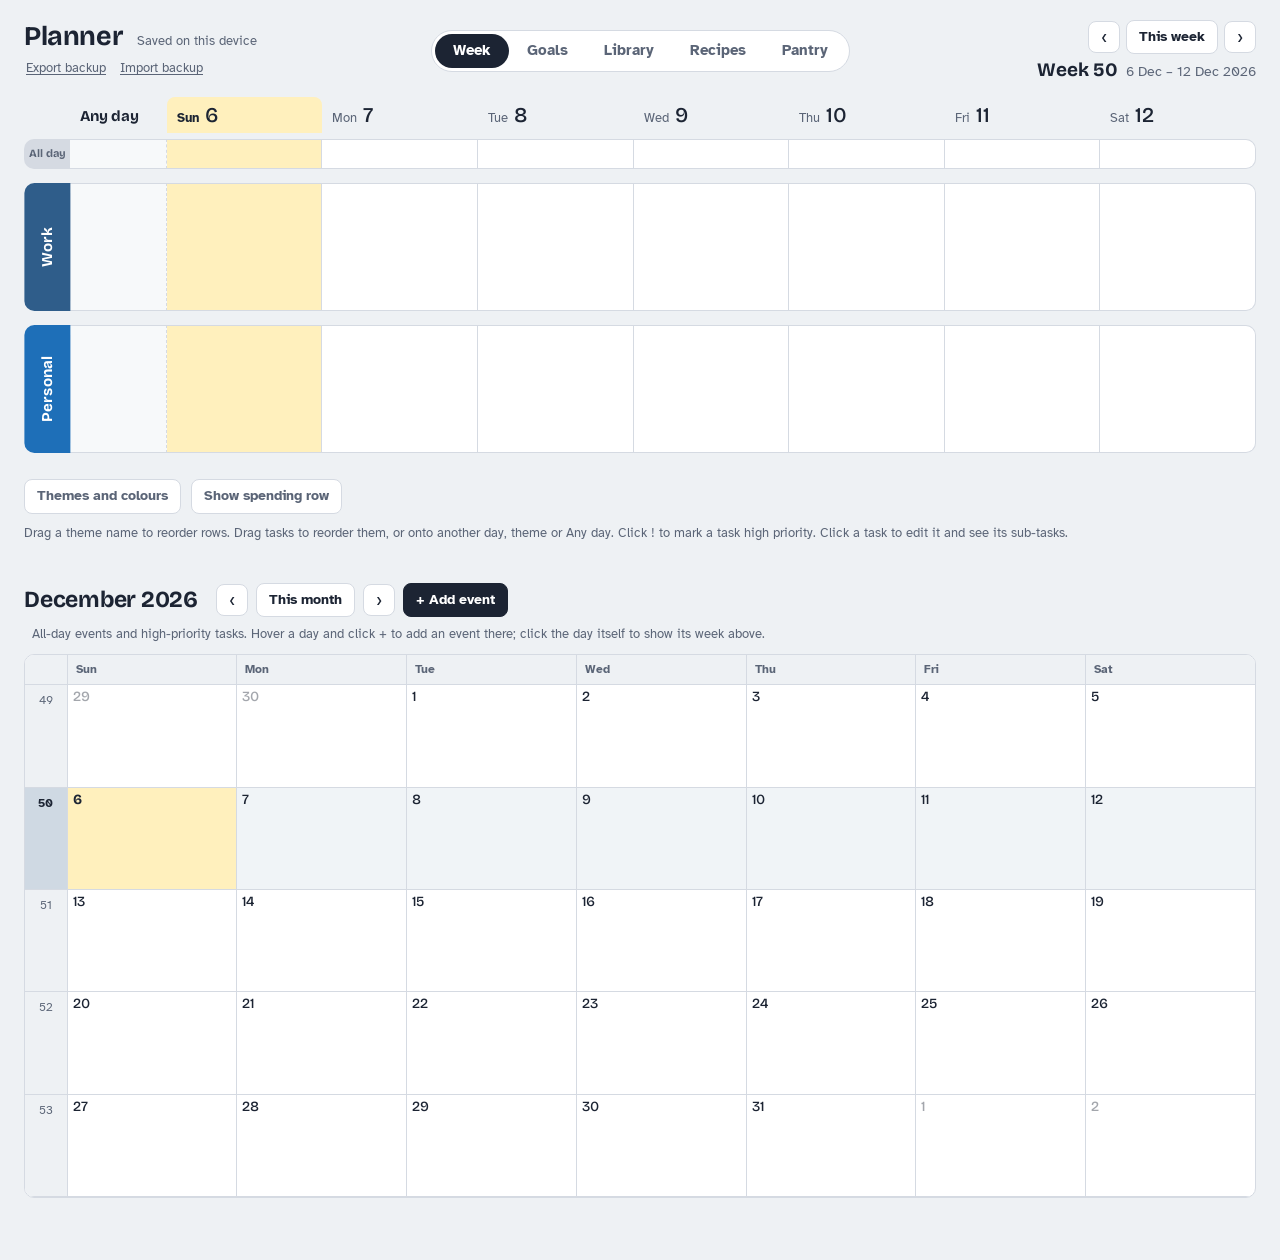
==== index.html @ 51094156 "add README and HTML file" ====
<!doctype html>
<html lang="en">
<head>
<meta charset="utf-8">
<meta name="viewport" content="width=device-width, initial-scale=1, viewport-fit=cover">
<title>Planner</title>
<link rel="preconnect" href="https://fonts.googleapis.com">
<link rel="preconnect" href="https://fonts.gstatic.com" crossorigin>
<link href="https://fonts.googleapis.com/css2?family=Atkinson+Hyperlegible:ital,wght@0,400;0,700;1,400&family=Bricolage+Grotesque:opsz,wght@12..96,500;12..96,700&display=swap" rel="stylesheet">
<style>
:root{
  --prio:#D2452E; --miss:#C62828; --ok:#16A34A; --rd:#E0A100; --star:#8B5CF6;
  --paper:#EEF1F4; --sheet:#FFFFFF; --ink:#1C2433; --muted:#5B6577; --line:#D5DAE2;
  --hibase:#FFC400; --hi:color-mix(in srgb,var(--hibase) 26%,#fff); --focus:#2F5D8A; --danger:#B3261E;
  --display:"Bricolage Grotesque", "Segoe UI", system-ui, sans-serif;
  --body:"Atkinson Hyperlegible", "Segoe UI", system-ui, sans-serif;
  color-scheme:light;
  box-sizing:border-box;
  padding-top:env(safe-area-inset-top,0px);
  padding-bottom:env(safe-area-inset-bottom,0px);
}
@media (prefers-color-scheme:dark){
  :root:not([data-theme="light"]){
    --paper:#141922; --sheet:#1C2230; --ink:#E6EAF0; --muted:#98A2B4; --line:#2E3647;
    --hi:color-mix(in srgb,var(--hibase) 20%,#1C2230); --focus:#8FB4DC; --danger:#F2877E; --ok:#3DDC6B; --rd:#F2B84B; --star:#B79CFF; color-scheme:dark;
  }
}
:root[data-theme="dark"]{
  --paper:#141922; --sheet:#1C2230; --ink:#E6EAF0; --muted:#98A2B4; --line:#2E3647;
  --hi:color-mix(in srgb,var(--hibase) 20%,#1C2230); --focus:#8FB4DC; --danger:#F2877E; --ok:#3DDC6B; --rd:#F2B84B; --star:#B79CFF; color-scheme:dark;
}
*,*::before,*::after{box-sizing:inherit}
html{scroll-padding-top:env(safe-area-inset-top,0px)}
body{margin:0;background:var(--paper);color:var(--ink);font:15px/1.45 var(--body);-webkit-font-smoothing:antialiased}
button,input,select{font:inherit;color:inherit}
:focus-visible{outline:2px solid var(--focus);outline-offset:2px}
@media (prefers-reduced-motion:reduce){*{transition:none!important}}

/* Header */
.top{display:grid;grid-template-columns:minmax(0,1fr) auto minmax(0,1fr);align-items:center;gap:12px 24px;padding:20px 24px 14px;max-width:1540px;margin:0 auto}
.top .tabs{justify-self:center}
.top .weeknav{justify-self:end;flex-wrap:wrap;justify-content:flex-end}
@media (max-width:900px){ .top{grid-template-columns:1fr} .top .brand,.top .weeknav{justify-self:center;justify-content:center} }
.brand{display:flex;flex-wrap:wrap;align-items:baseline;gap:6px 14px;justify-self:start;min-width:0}
.backup{display:flex;gap:10px}
h1{font:700 27px/1 var(--display);margin:0;letter-spacing:-.015em}
.sync{font-size:13px;color:var(--muted)}
.tabs{display:flex;background:var(--sheet);border:1px solid var(--line);border-radius:999px;padding:3px}
.tabs button{border:0;background:none;font-weight:700;color:var(--muted);padding:6px 18px;border-radius:999px;cursor:pointer}
.tabs button[aria-selected="true"]{background:var(--ink);color:var(--sheet)}
.weeknav{display:flex;align-items:center;gap:6px}
.weeknav[hidden]{display:none}
.wlabel{margin-left:10px;display:flex;align-items:baseline;gap:8px;white-space:nowrap}
.wlabel b{font:700 19px/1 var(--display)}
.wlabel span{color:var(--muted);font-size:14px}
button.icon{width:32px;height:32px;border-radius:8px;border:1px solid var(--line);background:var(--sheet);font-size:18px;line-height:1;cursor:pointer;display:inline-grid;place-items:center;padding:0}
button.icon:disabled{opacity:.35;cursor:default}
button.icon.sm{width:28px;height:28px;font-size:14px}
button.pill{border:1px solid var(--line);background:var(--sheet);font-weight:700;font-size:14px;padding:6px 12px;border-radius:8px;cursor:pointer}
button.pill.primary{background:var(--ink);color:var(--sheet);border-color:var(--ink)}
button.icon:hover:not(:disabled),button.pill:hover{border-color:var(--muted)}

main{max-width:1540px;margin:0 auto;padding:0 24px 56px}

/* Week */
.weekscroll{overflow-x:auto;padding-bottom:8px}
.week{display:grid;grid-template-columns:2.9rem minmax(6.5rem,.62fr) repeat(7,minmax(8.5rem,1fr));min-width:1100px}
.dayhead{padding:8px 10px 6px;display:flex;align-items:baseline;gap:6px;color:var(--muted);font-size:13px;border-radius:8px 8px 0 0}
.dayhead .dnum{font:500 21px/1 var(--display);color:var(--ink)}
.dayhead.today{background:var(--hi)}
.dayhead.today .dow{color:var(--ink);font-weight:700}
.spine{grid-column:1;margin-top:14px;border:0;border-radius:0 10px 10px 0;background:var(--c);color:var(--on,#fff);
  writing-mode:vertical-rl;transform:rotate(180deg);font:700 15px/1 var(--display);letter-spacing:.01em;cursor:pointer;
  padding:14px 0;display:flex;align-items:center;justify-content:center;min-height:8rem;overflow:hidden;text-overflow:ellipsis;white-space:nowrap}
.spine:hover{filter:brightness(1.08)}
.spine[draggable="true"]{cursor:grab}
.spine.dragging{opacity:.45}
.spine.over{outline:3px solid var(--focus);outline-offset:2px}
.band-first{margin-top:0}
.cell{margin-top:14px;background:var(--sheet);border-top:1px solid var(--line);border-bottom:1px solid var(--line);border-right:1px solid var(--line);
  min-height:8rem;padding:6px;display:flex;flex-direction:column;gap:2px;min-width:0}
.cell.last{border-radius:0 10px 10px 0}
.cell.today{background:var(--hi)}
.weekhead{align-items:center}
.dayhead{position:relative}
.colgrip{position:absolute;top:0;right:-5px;width:10px;height:var(--gh,100%);z-index:3;cursor:col-resize;touch-action:none}
.colgrip::after{content:"";position:absolute;left:4px;top:0;bottom:0;width:2px;border-radius:1px;background:transparent}
.colgrip:hover::after,.colgrip.active::after,.colgrip:focus-visible::after{background:var(--focus)}
.colgrip:focus-visible{outline:none}
body.resizing{cursor:col-resize;user-select:none}
.weekhead .wk{font:700 15px/1 var(--display);color:var(--ink)}
.cell.wkcol{background:color-mix(in srgb,var(--sheet) 55%,var(--paper));border-right:1px dashed var(--line)}
.carry{border:0;background:none;color:var(--muted);font-size:12px;text-align:left;padding:3px 4px;cursor:pointer;text-decoration:underline;text-underline-offset:2px}
.carry:hover{color:var(--ink)}
.adblank{border-top:1px solid var(--line);border-bottom:1px solid var(--line);border-right:1px dashed var(--line);
  background:color-mix(in srgb,var(--sheet) 55%,var(--paper))}
.cell.over,.sect.over{outline:2px dashed var(--c);outline-offset:-3px}
.sect{border-radius:6px;padding:1px 0 2px;min-height:2.1rem}
.sect+.sect{border-top:1px solid color-mix(in srgb,var(--line) 70%,transparent);margin-top:2px;padding-top:3px}
.secthd{font:700 11px/1.2 var(--display);color:color-mix(in srgb,var(--c) 65%,var(--muted));padding:2px 5px 1px;letter-spacing:.01em}
.secthd .addsec{border:0;background:none;color:var(--muted);font:inherit;cursor:pointer;padding:0 4px;opacity:0;border-radius:3px}
.sect:hover .addsec,.addsec:focus-visible{opacity:1}
@media (hover:none){.addsec{opacity:.7}}
.sect.water{min-height:0}
.wcount{margin-left:6px;font-weight:500;color:var(--muted);font-variant-numeric:tabular-nums}
.sect.water.met .wcount{color:#1E88E5;font-weight:700}
.drops{display:flex;flex-wrap:wrap;gap:3px;align-items:center;padding:3px 5px 2px}
.drop{width:12px;height:12px;padding:0;border:0;cursor:pointer;background:var(--line);border-radius:50% 0 50% 50%;transform:rotate(-45deg);margin:1px}
.drop.on{background:#3DA5FF}
.drop:hover{background:#7CC2FF}
.dropplus{border:0;background:none;color:var(--muted);font-size:13px;font-weight:700;cursor:pointer;padding:0 3px;line-height:1;border-radius:3px}
.dropplus:hover{color:var(--ink);background:var(--paper)}
.secin{grid-column:1/-1;font-size:13px;padding:4px 8px;border:1px solid var(--line);border-radius:6px;background:var(--paper)}
.band-first.cell,.band-first.spine{margin-top:0}
.tasks{list-style:none;margin:0;padding:0;display:flex;flex-direction:column;gap:1px}
.task{display:grid;grid-template-columns:auto 1fr auto auto;gap:1px 6px;align-items:start;padding:4px 4px 4px 5px;border-radius:6px;font-size:14px;line-height:1.35}
.task:hover{background:color-mix(in srgb,var(--paper) 80%,transparent)}
.task.dragging{opacity:.4}
.task.prio{background:linear-gradient(var(--prio),var(--prio)) left/3px 100% no-repeat,color-mix(in srgb,var(--prio) 11%,transparent)}
.task.prio>.tbody>.txt{font-weight:700}
.cbx{border:0;background:none;padding:0;width:15px;color:var(--muted);font-size:14px;line-height:1.35;cursor:pointer;text-align:center;border-radius:3px}
.cbx:hover{color:var(--ink)}
.cbx.done{color:var(--ok);font-weight:900;font-size:15px}
.cbx.missed{color:var(--miss);font-weight:900;font-size:17px;-webkit-text-stroke:.8px var(--miss)}
.step.missed .txt{color:var(--muted)}
.task.missed>.tbody>.txt{color:var(--muted)}
.flag{border:0;background:none;color:var(--muted);cursor:pointer;font:700 14px/1 var(--display);padding:0 3px;opacity:0;border-radius:4px}
.flag:hover{color:var(--prio)}
.task:hover .flag,.task:focus-within .flag{opacity:1}
.flag[aria-pressed="true"]{opacity:1;color:var(--prio)}
@media (hover:none){.flag{opacity:.7}}
.task.drop-before{box-shadow:inset 0 2px 0 var(--c)}
.task.drop-after{box-shadow:inset 0 -2px 0 var(--c)}
.task input[type=checkbox]{margin:2px 0 0;accent-color:var(--c);width:15px;height:15px;cursor:pointer}
.txt{cursor:text;overflow-wrap:anywhere;border-radius:3px}
.task.tagged>.tbody>.txt{color:color-mix(in srgb,var(--tg) 72%,var(--ink))}
.task.tagged>.tbody>.txt::before{content:"";display:inline-block;width:8px;height:8px;border-radius:50%;background:var(--tg);margin-right:5px;vertical-align:1px}
.tagrow{display:flex;flex-wrap:wrap;gap:4px;align-items:center;margin-top:5px;font-size:12px;color:var(--muted)}
.tagchip{border:1px solid var(--line);background:var(--sheet);border-radius:999px;padding:1px 8px;font-size:12px;cursor:pointer;display:inline-flex;align-items:center;gap:4px;color:var(--ink)}
.tagchip i{width:8px;height:8px;border-radius:50%;background:var(--tg)}
.tagchip[aria-pressed="true"]{border-color:var(--tg);background:color-mix(in srgb,var(--tg) 18%,var(--sheet));font-weight:700}
.task.done>.tbody>.txt,.step.done .txt{text-decoration:line-through;color:var(--muted)}
.gtag{display:block;font-size:12px;font-weight:700;color:color-mix(in srgb,var(--c) 70%,var(--ink));margin-top:1px}
.gtag::before{content:"";display:inline-block;width:6px;height:6px;background:var(--c);transform:rotate(45deg);margin:0 6px 1px 1px}
.x{border:0;background:none;color:var(--muted);cursor:pointer;font-size:17px;line-height:1;padding:0 3px;opacity:0;border-radius:4px}
.x:hover{color:var(--danger)}
.task:hover .x,.task:focus-within .x{opacity:1}
.addbtn{margin-top:1px;text-align:left;border:0;background:none;color:var(--muted);font-size:13px;padding:5px;border-radius:6px;cursor:pointer;opacity:0}
.zone:hover>.addbtn,.addbtn:focus-visible{opacity:1}
.addbtn:hover{background:var(--paper);color:var(--ink)}
@media (hover:none){.x,.addbtn{opacity:.7}}
.tbody{min-width:0}
.logtoggle{display:block;border:0;background:none;color:var(--muted);font-size:12px;padding:2px 0 0;cursor:pointer;text-align:left}
.logtoggle:hover{color:var(--ink)}
.logtoggle.none{opacity:0}
.task:hover .logtoggle.none,.logtoggle.none:focus-visible,.logtoggle.none[aria-expanded="true"]{opacity:1}
@media (hover:none){.logtoggle.none{opacity:.7}}
.log{list-style:none;margin:3px 0 2px;padding:0}
.tfull{grid-column:1/-1;min-width:0}
.lchk{border:0;background:none;padding:0;width:15px;color:var(--muted);font-size:13px;line-height:1.35;cursor:pointer;text-align:center;border-radius:3px}
.lchk:hover{color:var(--ink)}
.lchk.on{color:var(--ok);font-weight:900;font-size:14px}
.log li{display:grid;grid-template-columns:15px 1fr auto;gap:6px;align-items:start;font-size:13px;line-height:1.35;padding:2px 0}
.logadd{width:100%;font-size:13px;padding:3px 6px;border:1px dashed var(--line);border-radius:5px;background:none;margin-top:4px}
.logadd:focus{outline:none;border-style:solid;border-color:var(--c)}
.editor{width:100%;font-size:14px;padding:4px 6px;border:1px solid var(--c);border-radius:6px;background:var(--sheet)}
.editor:focus{outline:none;box-shadow:0 0 0 2px color-mix(in srgb,var(--c) 35%,transparent)}
.weekfoot{margin-top:18px;display:flex;gap:10px;align-items:center;color:var(--muted);font-size:13px;flex-wrap:wrap}

/* All-day strip */
.allday{grid-column:1/-1;display:grid;grid-template-columns:subgrid;margin-top:6px}
.adlabel{grid-column:1;background:var(--line);color:var(--muted);border-radius:10px 0 0 10px;font:700 11px/1.1 var(--display);
  display:flex;align-items:center;justify-content:center;text-align:center;padding:4px 2px}
.adcell{border:0;border-top:1px solid var(--line);border-bottom:1px solid var(--line);border-right:1px solid var(--line);border-radius:0;
  background:var(--sheet);cursor:pointer;display:flex;align-items:flex-end;padding:3px 7px;min-height:30px}
.adcell.last{border-radius:0 10px 10px 0}
.adcell.today{background:var(--hi)}
.adplus{color:var(--muted);font-size:13px;opacity:0}
.adcell:hover .adplus,.adcell:focus-visible .adplus{opacity:1}
@media (hover:none){.adplus{opacity:.6}}
.adev{position:relative;z-index:1;margin:4px 4px 0;min-width:0;border:0;border-left:3px solid var(--c);display:flex;align-items:center;gap:4px;
  background:color-mix(in srgb,var(--c) 20%,var(--sheet));color:var(--ink);font-size:13px;font-weight:700;text-align:left;
  padding:2px 7px;border-radius:5px;white-space:nowrap;overflow:hidden;text-overflow:ellipsis;cursor:pointer}
.adev:hover{background:color-mix(in srgb,var(--c) 30%,var(--sheet))}
.evform{display:grid;gap:12px;margin:12px 0 18px}
.evform label{display:grid;gap:4px;font-size:13px;color:var(--muted);font-weight:700}
.evform input[type=text],.evform input[type=date],.evform select{font-size:15px;font-weight:400;padding:6px 8px;border:1px solid var(--line);border-radius:6px;background:var(--paper)}
.evdates{display:grid;grid-template-columns:1fr 1fr;gap:10px}
.evform textarea{font:inherit;font-size:15px;font-weight:400;padding:6px 8px;border:1px solid var(--line);border-radius:6px;background:var(--paper);resize:vertical;min-height:3.2em}
.evform label.chk{display:flex;align-items:center;gap:8px;font-weight:400;color:var(--ink);font-size:14px}
.evacts{display:flex;gap:8px;align-items:center}
.evacts .spacer{flex:1}

/* Goals */
.gbar{display:flex;flex-wrap:wrap;gap:10px 16px;align-items:center;margin:6px 0 20px}
.chips{display:flex;flex-wrap:wrap;gap:6px}
.chip{border:1px solid var(--line);background:var(--sheet);border-radius:999px;padding:5px 12px;font-size:14px;cursor:pointer;display:inline-flex;gap:7px;align-items:center}
.chip[aria-pressed="true"]{border-color:var(--ink);box-shadow:inset 0 0 0 1px var(--ink);font-weight:700}
.chip i{width:9px;height:9px;border-radius:50%;background:var(--c)}
.goals{display:grid;grid-template-columns:1fr;gap:22px;align-items:start}
.ghead{display:flex;align-items:center;gap:6px}
.ghandle{cursor:grab;color:var(--muted);font-size:17px;line-height:1;padding:2px 3px;border-radius:4px;user-select:none}
.ghandle:hover{color:var(--ink);background:var(--paper)}
.goal.dragging{opacity:.45}
.goal.gdrop-before{box-shadow:0 -4px 0 var(--focus)}
.goal.gdrop-after{box-shadow:0 4px 0 var(--focus)}
.gmove{border:0;background:none;color:var(--muted);cursor:pointer;font-size:14px;padding:0 3px;border-radius:4px}
.gmove:hover{color:var(--ink)}
.gmove:disabled{visibility:hidden}
.goal{background:var(--sheet);border:1px solid var(--line);border-left:6px solid var(--c);border-radius:10px;padding:14px 16px 16px}
.gtitle{width:100%;border:0;border-bottom:1px solid transparent;background:none;font:700 20px/1.25 var(--display);padding:2px 0 3px}
.gtitle:focus{outline:none;border-bottom-color:var(--c)}
.gtitle::placeholder{color:var(--muted);font-weight:500}
.gmeta{display:flex;flex-wrap:wrap;gap:8px 14px;align-items:center;font-size:13px;color:var(--muted);margin-top:8px}
.gmeta select,.gmeta input{font-size:13px;background:var(--paper);border:1px solid var(--line);border-radius:6px;padding:3px 6px}
.gmeta .spacer{margin-left:auto}
.link{border:0;background:none;color:var(--muted);font-size:13px;cursor:pointer;text-decoration:underline;text-underline-offset:2px;padding:2px}
.link:hover{color:var(--ink)}
.link.danger{color:var(--danger);font-weight:700}
.progress{display:flex;align-items:center;gap:10px;margin:14px 0 4px;font-size:13px;color:var(--muted)}
.bar{flex:1;height:6px;background:var(--paper);border-radius:3px;overflow:hidden}
.bar i{display:block;height:100%;background:var(--c);transition:width .25s ease}
.steps{list-style:none;margin:6px 0 0;padding:0}
.step{display:grid;grid-template-columns:auto 1fr auto;gap:2px 7px;align-items:start;padding:5px 0;border-bottom:1px solid var(--line);font-size:14px;line-height:1.35}
.step .sdate{grid-column:2;justify-self:start;margin-left:-4px}
.step:not(:hover):not(:focus-within) .sdate.unset{opacity:0}
.sublog{grid-column:2/-1;margin:2px 0 1px}
.addsubt{grid-column:2;justify-self:start;border:0;background:none;color:var(--muted);font-size:12px;padding:0 0 1px;cursor:pointer;opacity:0}
.step:hover .addsubt,.addsubt:focus-visible{opacity:1}
@media (hover:none){.addsubt{opacity:.7}}
.addsubt:hover{color:var(--ink)}
.subin{grid-column:2/-1;font-size:13px;padding:3px 6px;border:1px solid var(--c);border-radius:5px;background:var(--sheet);margin:2px 0}
.subin:focus{outline:none}
.scount{margin-left:6px;font-size:11px;color:var(--muted);font-variant-numeric:tabular-nums}
.subs{display:flex;gap:12px;overflow-x:auto;padding:4px 2px 8px;margin-top:12px;align-items:flex-start}
.sub{flex:0 0 15.5rem;background:color-mix(in srgb,var(--paper) 70%,var(--sheet));border:1px solid var(--line);border-top:3px solid var(--c);border-radius:8px;padding:9px 11px 11px}
.subhd{display:flex;align-items:center;gap:4px}
.subtitle{flex:1;min-width:0;border:0;border-bottom:1px solid transparent;background:none;font:700 15px/1.25 var(--display);padding:2px 0}
.subtitle:focus{outline:none;border-bottom-color:var(--c)}
.subtitle::placeholder{color:var(--muted);font-weight:500}
.submove{border:0;background:none;color:var(--muted);cursor:pointer;font-size:14px;padding:0 3px;opacity:0;border-radius:4px}
.sub:hover .submove,.submove:focus-visible{opacity:1}
.submove:disabled{visibility:hidden}
.subprog{display:flex;align-items:center;gap:8px;font-size:12px;color:var(--muted);margin:6px 0 2px}
.subprog .bar{height:4px}
.sub .addstep{margin-top:8px;font-size:13px;padding:6px 8px}
.subfoot{display:flex;justify-content:flex-end;margin-top:6px}
.addsub{flex:0 0 11rem;align-self:stretch;min-height:7rem;border:1.5px dashed var(--line);border-radius:8px;background:none;color:var(--muted);font-weight:700;font-size:14px;cursor:pointer}
.addsub:hover{border-color:var(--c);color:var(--ink)}
.step input[type=checkbox]{accent-color:var(--c);width:16px;height:16px;margin:0;cursor:pointer}
.step .x{opacity:.55}
.sdate{font-size:12px;color:var(--muted);background:none;border:1px solid transparent;border-radius:6px;padding:2px 4px;max-width:9.5rem}
.sdate:hover,.sdate:focus{border-color:var(--line)}
.sdate.unset{opacity:.5}
.sdate.unset:hover,.sdate.unset:focus{opacity:1}
.addstep{width:100%;margin-top:10px;font-size:14px;padding:7px 9px;border:1px dashed var(--line);border-radius:6px;background:none}
.addstep:focus{outline:none;border-style:solid;border-color:var(--c)}
.empty{color:var(--muted);max-width:56ch;padding:20px 0}
h2.sub{font:500 17px/1.2 var(--display);color:var(--muted);margin:36px 0 8px}
.donelist{list-style:none;margin:0;padding:0;max-width:40rem}
.donegoal{display:flex;gap:12px;align-items:center;padding:8px 0;border-bottom:1px solid var(--line)}
.donegoal i{width:9px;height:9px;border-radius:50%;background:var(--c);flex:none}
.donegoal span{margin-right:auto;text-decoration:line-through;color:var(--muted)}

/* Theme dialog */
dialog{border:1px solid var(--line);border-radius:12px;background:var(--sheet);color:var(--ink);padding:18px 20px 20px;width:min(92vw,32rem)}
dialog::backdrop{background:rgb(20 25 34 / .45)}
.dlghead{display:flex;justify-content:space-between;align-items:center;margin-bottom:4px}
.dlghead h2{font:700 21px/1 var(--display);margin:0}
.dlgnote{color:var(--muted);font-size:13px;margin:4px 0 8px}
.trow{display:grid;grid-template-columns:1fr auto;gap:8px 10px;padding:12px 0;border-bottom:1px solid var(--line);align-items:center}
.trow .name{font-weight:700;padding:5px 8px;border:1px solid var(--line);border-left:6px solid var(--c);border-radius:6px;background:var(--paper);min-width:0}
.tacts{display:flex;gap:4px;align-items:center}
.showlbl{display:inline-flex;align-items:center;gap:4px;font-size:13px;color:var(--muted);margin-right:4px;cursor:pointer}
.swatches{grid-column:1/-1;display:flex;gap:7px;flex-wrap:wrap;align-items:center}
.sw{width:22px;height:22px;border-radius:50%;border:2px solid var(--sheet);background:var(--sw);cursor:pointer;box-shadow:0 0 0 1px var(--line);padding:0}
.sw[aria-pressed="true"]{box-shadow:0 0 0 2px var(--ink)}
.swatches .link{margin-left:auto}
.swpick{width:26px;height:26px;padding:0;border:1px dashed var(--muted);border-radius:50%;background:none;cursor:pointer;overflow:hidden}
.swpick.on{border:2px solid var(--ink)}
.swpick::-webkit-color-swatch-wrapper{padding:2px}
.swpick::-webkit-color-swatch{border:0;border-radius:50%}
.swpick::-moz-color-swatch{border:0;border-radius:50%}
#addTheme,#addEvType,#addTag{margin-top:12px}
.amt{margin-left:6px;font-size:12px;font-weight:700;color:var(--muted);white-space:nowrap;font-variant-numeric:tabular-nums}
.task.done>.tbody>.amt{color:var(--muted)}
.spentrow{display:flex;align-items:center;gap:6px;margin-top:6px;font-size:12px;color:var(--muted)}
.amttot{font-weight:700;color:var(--ink);white-space:nowrap;font-variant-numeric:tabular-nums}
.amttot.bad{color:var(--danger)}
.spentrow input{width:11rem;max-width:100%;font-size:13px;padding:3px 6px;border:1px solid var(--line);border-radius:5px;background:var(--sheet);font-variant-numeric:tabular-nums}
.spentrow input:focus{outline:none;border-color:var(--c)}
.spine.spendspine{cursor:default}
.cell.spend{min-height:4.2rem;background:color-mix(in srgb,var(--sheet) 70%,var(--paper));gap:3px;padding:7px 8px}
.cell.spend.today{background:var(--hi)}
.stot{font:700 16px/1.1 var(--display);font-variant-numeric:tabular-nums}
.stot.zero{color:var(--muted);font-weight:500}
.sline{display:flex;align-items:center;gap:5px;font-size:12px;color:var(--muted);font-variant-numeric:tabular-nums;min-width:0}
.sline i{width:7px;height:7px;border-radius:50%;background:var(--c);flex:none}
.sline span{overflow:hidden;text-overflow:ellipsis;white-space:nowrap;flex:1}
.moneyrow{display:flex;flex-wrap:wrap;gap:10px 18px;align-items:center;margin-top:8px;font-size:14px}
.moneyrow select{font-size:14px;padding:4px 6px;border:1px solid var(--line);border-radius:6px;background:var(--paper)}
/* Library */
.libbar{display:flex;flex-wrap:wrap;gap:10px 14px;align-items:center;margin:6px 0 18px}
.libsearch{flex:1 1 16rem;max-width:26rem;font-size:15px;padding:7px 10px;border:1px solid var(--line);border-radius:8px;background:var(--sheet)}
.libsearch:focus{outline:none;border-color:var(--focus)}
.libcount{color:var(--muted);font-size:13px}
.libbar select{font-size:14px;padding:5px 6px;border:1px solid var(--line);border-radius:6px;background:var(--sheet)}
.ggroup{margin-bottom:34px}
.ggroup,.genre{scroll-margin-top:1rem}
.libwrap{display:grid;grid-template-columns:15.5rem minmax(0,1fr);gap:30px;align-items:start}
.toc{position:sticky;top:calc(env(safe-area-inset-top,0px) + 12px);max-height:calc(100vh - 24px);overflow:auto;padding:4px 6px 12px 0;font-size:13px}
.tochd{display:flex;align-items:baseline;justify-content:space-between;margin:0 0 8px;padding-bottom:6px;border-bottom:1px solid var(--line)}
.tochd b{font:700 13px/1 var(--display);text-transform:uppercase;letter-spacing:.06em;color:var(--muted)}
.toc ul{list-style:none;margin:0;padding:0}
.toc li{margin:0}
.toc button{display:flex;width:100%;align-items:baseline;gap:6px;border:0;background:none;text-align:left;cursor:pointer;color:var(--ink);border-radius:5px;padding:3px 6px}
.toc button:hover{background:var(--sheet)}
.toc button:disabled{opacity:.35;cursor:default;background:none}
.toc button span{margin-left:auto;color:var(--muted);font-variant-numeric:tabular-nums;font-size:12px}
.toc .tg{font:700 14px/1.25 var(--display);margin-top:8px}
.tocg>li:first-child>.tg{margin-top:0}
.toc .ts{padding-left:16px;color:var(--muted);line-height:1.3}
.toc .ts.on,.toc .tg.on{color:var(--ink);background:var(--sheet);box-shadow:inset 3px 0 0 var(--focus)}
@media (max-width:900px){
  .libwrap{grid-template-columns:1fr;gap:6px}
  .toc{position:static;max-height:none;overflow:visible;padding:0 0 10px;border-bottom:1px solid var(--line);margin-bottom:10px}
  .toc .tocs{display:none}
  .tocg{display:flex;flex-wrap:wrap;gap:6px}
  .toc .tg{margin-top:0;border:1px solid var(--line);border-radius:999px;background:var(--sheet);font-size:13px;padding:4px 11px}
}
.ggrouphd{display:flex;flex-wrap:wrap;align-items:baseline;gap:6px 10px;border-bottom:3px solid var(--ink);padding-bottom:6px;margin-bottom:14px}
.ggrouphd .gtoggle h2{font:700 24px/1.15 var(--display);letter-spacing:-.01em}
.ggrouphd .gname{font-size:24px}
.ggroup>.genre{margin-left:14px}
.genre{margin-bottom:22px}
.genrehd{flex-wrap:wrap}
.genrehd select{font-size:12px;padding:2px 4px;border:1px solid var(--line);border-radius:5px;background:var(--sheet);color:var(--muted)}
.genrehd{display:flex;align-items:baseline;gap:10px;border-bottom:2px solid var(--line);padding-bottom:5px;margin-bottom:8px}
.gtoggle{border:0;background:none;padding:0;cursor:pointer;display:flex;align-items:baseline;gap:8px;text-align:left}
.gtoggle h2,.gtoggle h3{font:700 17px/1.2 var(--display);margin:0}
.gtoggle .chev{color:var(--muted);font-size:13px;width:1em;display:inline-block}
.gcount{color:var(--muted);font-size:13px;font-variant-numeric:tabular-nums}
.genrehd .spacer{flex:1}
.gname{font:700 18px/1.2 var(--display);border:0;border-bottom:1px solid var(--focus);background:none;padding:0 0 1px;min-width:12rem}
.gname:focus{outline:none}
.booklist{list-style:none;margin:0;padding:0;display:grid;grid-template-columns:repeat(auto-fill,minmax(min(100%,19rem),1fr));gap:2px 18px}
.book{display:grid;grid-template-columns:1fr auto;grid-auto-rows:min-content;align-content:start;gap:0 8px;align-items:baseline;width:100%;border:0;background:none;text-align:left;padding:6px 8px;border-radius:6px;cursor:pointer}
.book:hover{background:var(--sheet)}
.book .bt{font-weight:700;font-size:14.5px;line-height:1.3;overflow-wrap:anywhere}
.book .ba{grid-column:1;font-size:13px;color:var(--muted);line-height:1.3}
.book .bl{grid-row:1;grid-column:2;font-size:11px;font-weight:700;color:var(--muted);border:1px solid var(--line);border-radius:999px;padding:0 7px;white-space:nowrap}
.book .bn{grid-column:1/-1;font-size:12px;color:var(--muted);font-style:italic;margin-top:1px}
.bookrow{display:flex;align-items:stretch;border-radius:6px}
.bookrow[draggable="true"] .book{cursor:grab}
.bookrow.dragging{opacity:.4}
.genre.over{outline:2px dashed var(--focus);outline-offset:4px;border-radius:6px;background:color-mix(in srgb,var(--focus) 6%,transparent)}
body.bookdrag .genre{min-height:2.4rem}
.bookrow .book{flex:1;min-width:0;border-radius:0 6px 6px 0}
.bstat{border:0;background:none;width:28px;flex:none;cursor:pointer;color:var(--line);font-size:15px;font-weight:700;border-radius:6px 0 0 6px;padding:0}
.bstat:hover{color:var(--muted)}
.bookrow.reading{background:color-mix(in srgb,var(--rd) 22%,transparent);box-shadow:inset 3px 0 0 var(--rd)}
.bookrow.read{background:color-mix(in srgb,var(--ok) 17%,transparent);box-shadow:inset 3px 0 0 var(--ok)}
.bookrow.reading .bstat{color:var(--rd)}
.bookrow.read .bstat{color:var(--ok)}
.bookrow.reading .book:hover,.bookrow.read .book:hover{background:color-mix(in srgb,var(--sheet) 45%,transparent)}
.statkey{display:inline-flex;gap:10px;align-items:center;font-size:12px;color:var(--muted)}
.statkey i{display:inline-block;width:10px;height:10px;border-radius:2px;margin-right:4px;vertical-align:-1px}
.bint{display:flex;align-items:center;padding:0 6px 0 2px;flex:none}
.bint button{border:0;background:none;padding:0 1px;font-size:15px;line-height:1;color:var(--line);cursor:pointer}
.bint button.on{color:var(--star)}
.bint button:hover{color:var(--star)}
.bint:not(.set) button{opacity:0}
.bookrow:hover .bint button,.bint button:focus-visible{opacity:1}
@media (hover:none){.bint:not(.set) button{opacity:.5}}
.bkint{display:flex;gap:6px;flex-wrap:wrap}
.bkint button{flex:1;border:1px solid var(--line);background:var(--paper);border-radius:8px;padding:6px 8px;font-size:14px;font-weight:700;color:var(--muted);cursor:pointer}
.bkint button[aria-checked="true"]{color:var(--star);border-color:var(--star);background:var(--sheet)}
.bkint button[data-v=""][aria-checked="true"]{color:var(--ink);border-color:var(--ink)}
.aint{display:inline-flex;align-items:center}
.aint button{border:0;background:none;font-size:16px;padding:0 1px;cursor:pointer;color:var(--line)}
.aint button.on{color:var(--star)}
.addbook{border:1px solid var(--line);background:var(--sheet);border-radius:999px;font-size:12px;font-weight:700;padding:2px 10px;cursor:pointer;color:var(--ink);align-self:center}
.addbook:hover{border-color:var(--ink)}
.addrow{grid-column:1/-1;display:flex;flex-wrap:wrap;gap:6px;align-items:center;padding:7px 8px;border:1.5px dashed var(--focus);border-radius:8px;margin:2px 0 8px}
.addrow input{font-size:14px;padding:5px 8px;border:1px solid var(--line);border-radius:6px;background:var(--sheet);min-width:0}
.addrow input:focus{outline:none;border-color:var(--focus)}
.addrow .at{flex:2 1 13rem}
.addrow .aa{flex:1 1 9rem}
.astat{border:1px solid var(--line);background:var(--sheet);border-radius:6px;padding:5px 8px;font-size:13px;font-weight:700;cursor:pointer;color:var(--muted);white-space:nowrap}
.astat.reading{color:var(--ink);border-color:var(--rd);background:color-mix(in srgb,var(--rd) 22%,var(--sheet))}
.astat.read{color:var(--ink);border-color:var(--ok);background:color-mix(in srgb,var(--ok) 18%,var(--sheet))}
.addhint{flex-basis:100%;font-size:12px;color:var(--muted)}
.bkerr{color:var(--danger);font-size:13px;font-weight:700;margin:-8px 0 10px;min-height:1em}
.bkstatus{display:flex;gap:6px;flex-wrap:wrap}
.bkstatus button{flex:1;border:1px solid var(--line);background:var(--paper);border-radius:8px;padding:7px 8px;font-size:14px;font-weight:700;color:var(--muted);cursor:pointer}
.bkstatus button[aria-checked="true"]{color:var(--ink);border-color:var(--ink);background:var(--sheet)}
.bkstatus button.rd[aria-checked="true"]{border-color:var(--rd);background:color-mix(in srgb,var(--rd) 22%,var(--sheet))}
.bkstatus button.dn[aria-checked="true"]{border-color:var(--ok);background:color-mix(in srgb,var(--ok) 18%,var(--sheet))}
.libempty{color:var(--muted);padding:6px 8px;font-size:14px}
/* Recipes */
.recipe .subs .sub{flex:0 0 28rem;max-width:calc(100vw - 5rem)}
.rtab{width:100%;border-collapse:collapse;font-size:13px;table-layout:fixed;margin-top:6px}
.rtab th{font-size:11px;color:var(--muted);text-align:left;font-weight:700;padding:2px 4px;white-space:nowrap;overflow:hidden;text-overflow:ellipsis}
.rtab th.n{text-align:right}
.rtab td{padding:1px}
.rtab input{width:100%;border:1px solid transparent;background:transparent;border-radius:4px;padding:4px;font-size:13px;color:var(--ink);min-width:0}
.rtab td.n input{text-align:right;font-variant-numeric:tabular-nums}
.rtab tbody input:hover{border-color:var(--line)}
.rtab input:focus{outline:none;border-color:var(--c);background:var(--sheet)}
.rtab tfoot input{border:1px dashed var(--line);background:var(--sheet)}
.rtab tfoot tr.addr td{padding-top:5px}
.rtab tr.stot td{font-weight:700;font-size:12px;padding:5px 5px 2px;border-top:1px solid var(--line);text-align:right;font-variant-numeric:tabular-nums}
.rtab tr.stot td:first-child{text-align:left;color:var(--muted)}
.rtab .x{opacity:.5;padding:0}
.rtot{display:flex;flex-wrap:wrap;gap:10px 30px;margin:14px 0 4px;align-items:baseline}
.rtot .grp{display:flex;gap:16px;align-items:baseline;flex-wrap:wrap}
.rtot .lbl{font-size:11.5px;color:var(--muted);font-weight:700;text-transform:uppercase;letter-spacing:.05em}
.rtot .val{font:700 19px/1 var(--display);font-variant-numeric:tabular-nums}
.rtot .u{font-size:12px;color:var(--muted);margin-left:3px}
.rmethod{display:block;width:100%;margin-top:10px;font:inherit;font-size:14px;padding:8px 10px;border:1px solid var(--line);border-radius:8px;background:color-mix(in srgb,var(--paper) 70%,var(--sheet));resize:vertical;min-height:4.5em;color:var(--ink)}
.rmethod:focus{outline:none;border-color:var(--c)}
.gmeta input.rnum{width:4rem}
.gmeta input.rcat{width:9rem}
.rhint{font-size:11.5px;color:var(--muted);margin-top:6px}
.rcollapse{border:0;background:none;color:var(--muted);cursor:pointer;font-size:14px;padding:2px 4px;border-radius:4px}
.rcollapse:hover{color:var(--ink)}
/* Pantry */
.pwrap{overflow-x:auto;padding-bottom:6px}
table.pantry{width:100%;min-width:820px;border-collapse:separate;border-spacing:0;background:var(--sheet);border:1px solid var(--line);border-radius:10px;overflow:hidden;font-size:14px}
table.pantry th{text-align:left;font-size:12px;color:var(--muted);background:var(--paper);border-bottom:1px solid var(--line);padding:0;font-weight:700;white-space:nowrap}
table.pantry th>span,table.pantry th>button{display:block;padding:9px 10px}
table.pantry th>button{border:0;background:none;width:100%;text-align:left;font:inherit;color:inherit;cursor:pointer}
table.pantry th>button:hover,table.pantry th>button[aria-sort]{color:var(--ink)}
table.pantry td{border-bottom:1px solid var(--line);padding:0;vertical-align:middle}
table.pantry tbody tr:last-child td{border-bottom:0}
table.pantry td+td,table.pantry th+th{border-left:1px solid color-mix(in srgb,var(--line) 60%,transparent)}
table.pantry input{width:100%;border:0;background:transparent;padding:8px 10px;font-size:14px;color:var(--ink);min-width:0}
table.pantry input:focus{outline:2px solid var(--focus);outline-offset:-2px;background:var(--sheet)}
table.pantry input.num{text-align:right;font-variant-numeric:tabular-nums}
table.pantry tr.expired td{background:color-mix(in srgb,var(--miss) 11%,var(--sheet))}
table.pantry tr.soon td{background:color-mix(in srgb,var(--rd) 16%,var(--sheet))}
table.pantry tr.empty td{color:var(--muted)}
.pstat{padding:0 10px;font-size:12px;white-space:nowrap;color:var(--muted)}
tr.expired .pstat{color:var(--miss);font-weight:700}
tr.soon .pstat{color:var(--ink);font-weight:700}
.pdel{border:0;background:none;color:var(--muted);cursor:pointer;font-size:16px;padding:4px 10px;border-radius:4px}
.pdel:hover,.pdel.armed{color:var(--danger)}
.pdel.armed{font-size:12px;font-weight:700}
table.pantry tfoot td{background:var(--paper);border-top:2px solid var(--line);border-bottom:0}
table.pantry tfoot input{background:var(--sheet)}
table.pantry tfoot input::placeholder{color:var(--muted)}
.pkey{display:inline-flex;gap:12px;font-size:12px;color:var(--muted)}
.pkey i{display:inline-block;width:10px;height:10px;border-radius:2px;margin-right:4px;vertical-align:-1px}
/* Month */
.monthsec{margin-top:40px}
.monthhead{display:flex;flex-wrap:wrap;align-items:center;gap:8px;margin-bottom:10px}
.monthhead h2{font:700 23px/1 var(--display);margin:0 10px 0 0;letter-spacing:-.01em;min-width:9.5ch}
.monthnote{color:var(--muted);font-size:13px;margin-left:8px}
.monthscroll{overflow-x:auto;padding-bottom:6px}
.month{display:grid;grid-template-columns:2.6rem repeat(7,minmax(6.5rem,1fr));min-width:780px;border:1px solid var(--line);border-radius:10px;overflow:hidden;background:var(--sheet)}
.mdow{padding:6px 8px;font-size:12px;color:var(--muted);font-weight:700;border-bottom:1px solid var(--line);border-left:1px solid var(--line);background:var(--paper)}
.mdow.first{border-left:0}
.mwk{border:0;border-bottom:1px solid var(--line);background:var(--paper);color:var(--muted);font-size:12px;cursor:pointer;padding:7px 0;display:flex;justify-content:center;align-items:flex-start}
.mwk:hover{color:var(--ink)}
.mwk.cur{color:var(--ink);font-weight:700;background:color-mix(in srgb,var(--focus) 16%,var(--paper))}
.mday{min-height:6.4rem;padding:4px 5px 5px;border-left:1px solid var(--line);border-bottom:1px solid var(--line);cursor:pointer;display:flex;flex-direction:column;gap:2px;min-width:0}
.mday:hover{background:color-mix(in srgb,var(--paper) 55%,var(--sheet))}
.mday.cur{background:color-mix(in srgb,var(--focus) 7%,var(--sheet))}
.mday.out .mnum{opacity:.4}
.mday.today{background:var(--hi)}
.mnum{font:500 14px/1.2 var(--display);margin-bottom:1px}
.urlrow{display:flex;gap:8px;align-items:center}
.urlrow input{flex:1;min-width:0}
.urlopen{font-size:13px;font-weight:700;color:var(--focus);white-space:nowrap}
.evlink{flex:none;margin-left:auto;padding:0 3px;border-radius:3px;color:inherit;text-decoration:none;font-weight:700;opacity:.75}
.evlink:hover{opacity:1;background:color-mix(in srgb,var(--c) 30%,var(--sheet))}
.evtm{flex:none;font-weight:500;font-variant-numeric:tabular-nums;opacity:.85}
.evnote{flex:none;font-weight:400;opacity:.6;font-size:.9em}
.evtxt{overflow:hidden;text-overflow:ellipsis;white-space:nowrap;min-width:0}
.mday{position:relative}
.madd{position:absolute;top:2px;right:3px;border:0;background:none;color:var(--muted);font-size:16px;font-weight:700;line-height:1;opacity:0;cursor:pointer;border-radius:4px;padding:2px 5px}
.madd:hover{color:var(--ink);background:var(--paper)}
.mday:hover .madd,.madd:focus-visible{opacity:1}
@media (hover:none){.madd{opacity:.6}}
.mday.today .mnum{font-weight:700}
.mev{display:flex;align-items:center;gap:3px;width:100%;border:0;text-align:left;font-size:11.5px;font-weight:700;border-left:3px solid var(--c);color:var(--ink);
  background:color-mix(in srgb,var(--c) 20%,var(--sheet));border-radius:3px;padding:1px 4px;white-space:nowrap;overflow:hidden;text-overflow:ellipsis;cursor:pointer}
.mpr{font-size:11.5px;line-height:1.3;white-space:nowrap;overflow:hidden;text-overflow:ellipsis}
.mpr b{color:var(--prio);margin-right:3px}
.mpr i{display:inline-block;width:7px;height:7px;border-radius:50%;background:var(--c);margin-right:4px;vertical-align:1px}
.mpr.done{text-decoration:line-through;color:var(--muted)}
.mpr.missed{color:var(--muted)}
.mmore{font-size:11px;color:var(--muted)}
#themeDlg{max-height:88vh;overflow:auto}
.dlgsec{font:700 16px/1.2 var(--display);margin:26px 0 2px;padding-top:18px;border-top:1px solid var(--line)}
.dlgsec:first-of-type{margin-top:8px}
.hirow{display:flex;gap:7px;flex-wrap:wrap;align-items:center;margin-top:8px}
.hirow .sw{--sw-mix:26%}
.hiprev{margin-left:auto;font-size:13px;padding:3px 10px;border-radius:6px;background:var(--hi);color:var(--ink)}
</style>
</head>
<body>
<header class="top">
  <div class="brand">
    <h1>Planner</h1>
    <span id="sync" class="sync" aria-live="polite">Saved on this device</span>
    <span class="backup">
      <button class="link" id="exportBtn">Export backup</button>
      <button class="link" id="importBtn">Import backup</button>
      <input type="file" id="importFile" accept=".json,application/json" hidden>
    </span>
  </div>
  <div class="tabs" role="tablist" aria-label="Views">
    <button role="tab" id="tab-week" aria-selected="true">Week</button>
    <button role="tab" id="tab-goals" aria-selected="false">Goals</button>
    <button role="tab" id="tab-library" aria-selected="false">Library</button>
    <button role="tab" id="tab-recipes" aria-selected="false">Recipes</button>
    <button role="tab" id="tab-pantry" aria-selected="false">Pantry</button>
  </div>
  <div class="weeknav" id="weeknav">
    <button class="icon" id="prev" aria-label="Previous week">&#8249;</button>
    <button class="pill" id="thisweek">This week</button>
    <button class="icon" id="next" aria-label="Next week">&#8250;</button>
    <div class="wlabel" id="wlabel"></div>
  </div>
</header>
<main id="main"></main>

<dialog id="themeDlg" aria-labelledby="themeDlgTitle">
  <div class="dlghead"><h2 id="themeDlgTitle">Themes and colours</h2><button class="icon" id="closeDlg" aria-label="Close">&times;</button></div>
  <h3 class="dlgsec">Week rows</h3>
  <p class="dlgnote">Each theme gets its own row of the week. Order here is the order on the page.</p>
  <div id="themeList"></div>
  <button class="pill" id="addTheme">Add theme</button>
  <div id="wsRow" class="moneyrow"></div>
  <h3 class="dlgsec">Today highlight</h3>
  <div id="hiRow" class="hirow"></div>
  <h3 class="dlgsec">All-day event types</h3>
  <p class="dlgnote">Each type has its own colour in the All day row.</p>
  <div id="evTypeList"></div>
  <button class="pill" id="addEvType">Add event type</button>
  <h3 class="dlgsec">Money</h3>
  <p class="dlgnote">Click a task to note what it cost.</p>
  <div id="moneyRow" class="moneyrow"></div>
  <h3 class="dlgsec" id="tagSec">Sub-themes</h3>
  <p class="dlgnote">Colour-code tasks within any row, like Gardening in Personal. Click a task to give it a sub-theme.</p>
  <div id="tagList"></div>
  <button class="pill" id="addTag">Add sub-theme</button>
</dialog>

<dialog id="evDlg" aria-labelledby="evDlgTitle">
  <div class="dlghead"><h2 id="evDlgTitle">All-day event</h2><button class="icon" id="evClose" aria-label="Close">&times;</button></div>
  <div class="evform">
    <label>Name<input id="evName" type="text" placeholder="e.g. A birthday, a conference"></label>
    <label>Type<select id="evType"></select></label>
    <div class="evdates"><label>From<input id="evFrom" type="date"></label><label>To<input id="evTo" type="date"></label></div>
    <div class="evdates"><label>Start time<input id="evT1" type="time"></label><label>End time<input id="evT2" type="time"></label></div>
    <label>Notes<textarea id="evNotes" rows="3" placeholder="Location, what to bring, who's going… (optional)"></textarea></label>
    <label>Website<span class="urlrow"><input id="evUrl" type="url" inputmode="url" placeholder="https://… (optional)"><a id="evUrlOpen" class="urlopen" target="_blank" rel="noopener noreferrer" hidden>Open ↗</a></span></label>
    <label class="chk"><input id="evYearly" type="checkbox"> Repeats every year</label>
  </div>
  <div class="evacts">
    <button class="link danger" id="evDel">Delete event</button><span class="spacer"></span>
    <button class="pill" id="evCancel">Cancel</button><button class="pill primary" id="evSave">Save</button>
  </div>
</dialog>

<dialog id="impDlg" aria-labelledby="impTitle">
  <div class="dlghead"><h2 id="impTitle">Restore this backup?</h2></div>
  <p id="impText" class="dlgnote"></p>
  <div class="evacts"><span class="spacer"></span>
    <button class="pill" id="impCancel">Cancel</button><button class="pill primary" id="impOk">Replace with backup</button></div>
</dialog>

<dialog id="bookDlg" aria-labelledby="bookDlgTitle">
  <div class="dlghead"><h2 id="bookDlgTitle">Book</h2><button class="icon" id="bookClose" aria-label="Close">&times;</button></div>
  <div class="evform">
    <label>Title<input id="bkTitle" type="text"></label>
    <label>Author<input id="bkAuthor" type="text" placeholder="Leave blank if unknown"></label>
    <div class="bkstatus" role="radiogroup" aria-label="Reading status" id="bkStatus">
      <button type="button" role="radio" data-v="">○ Not started</button>
      <button type="button" role="radio" data-v="reading" class="rd">◐ Reading</button>
      <button type="button" role="radio" data-v="read" class="dn">● Read</button>
    </div>
    <div class="bkint" role="radiogroup" aria-label="Interest level" id="bkInt">
      <button type="button" role="radio" data-v="">Not rated</button>
      <button type="button" role="radio" data-v="1">★</button>
      <button type="button" role="radio" data-v="2">★★</button>
      <button type="button" role="radio" data-v="3">★★★</button>
    </div>
    <label>Genre<select id="bkGenre"></select></label>
    <div id="bkNewWrap" class="evdates" hidden>
      <label>New subgenre<input id="bkNewGenre" type="text" placeholder="e.g. Geology"></label>
      <label>Under<select id="bkNewGroup"></select></label>
    </div>
    <label>Language<input id="bkLang" type="text" list="bkLangs" placeholder="English if blank"></label>
    <datalist id="bkLangs"></datalist>
    <label>Notes<input id="bkNotes" type="text" placeholder="Edition, where it is, lent to…"></label>
  </div>
  <p id="bkErr" class="bkerr" role="alert"></p>
  <div class="evacts">
    <button class="link danger" id="bkDel">Delete book</button><span class="spacer"></span>
    <button class="pill" id="bkCancel">Cancel</button><button class="pill primary" id="bkSave">Save</button>
  </div>
</dialog>

<script>
(function(){
"use strict";
const EVT=[{id:'birthday',name:'Birthday',color:'#B07A1E'},{id:'conference',name:'Conference',color:'#2E7C82'},
  {id:'holiday',name:'Holiday or trip',color:'#3F7A55'},{id:'other',name:'Other',color:'#6B6F78'}];
const LIB_SEED={"genres": ["Chemistry", "Spectroscopy & Magnetic Resonance", "Physics", "Astronomy & Space", "Mathematics & Logic", "Computing & Machine Learning", "Biology, Biochemistry & Medicine", "Oceans, Climate & Environment", "Popular Science", "History & Society", "Biography & Memoir", "Economics & Business", "Psychology & Self-Improvement", "Parenting", "Religion & Philosophy", "Classics & Poetry", "Fiction", "Comics", "Languages & Dictionaries", "Art, Colour & Design", "Photography", "Writing & Storytelling", "Crafts, Sewing & Fashion", "Electronics & Making", "Food, Baking & Brewing", "Gardening", "Travel & Guides"], "books": []};
const GROUP_SEED=[
  ['Science',['Chemistry','Spectroscopy & Magnetic Resonance','Physics','Astronomy & Space','Biology, Biochemistry & Medicine','Oceans, Climate & Environment','Popular Science']],
  ['Mathematics & Computing',['Mathematics & Logic','Computing & Machine Learning']],
  ['Society & Ideas',['History & Society','Biography & Memoir','Economics & Business','Psychology & Self-Improvement','Parenting','Religion & Philosophy']],
  ['Literature',['Classics & Poetry','Fiction','Comics','Writing & Storytelling']],
  ['Languages',['Languages & Dictionaries']],
  ['Arts',['Art, Colour & Design','Photography']],
  ['Practical & Hobbies',['Crafts, Sewing & Fashion','Electronics & Making','Food, Baking & Brewing','Gardening','Travel & Guides']]];
const HI=['#FFE14D','#FFC400','#FF8A3D','#FF6B6B','#FF5C8A','#E0457B','#C77DFF','#A66CFF',
  '#6C8CFF','#3DA5FF','#00B8D9','#2EC4A0','#1FAA59','#8BC34A','#C8A27A','#9AA3B2'];
const HI_DEFAULT='#FFC400';
const SW=['#2F5D8A','#1E6FB8','#2E7C82','#3F7A55','#4D7C0F','#B07A1E','#C2410C','#A8472F',
  '#9F1239','#BE185D','#8A3F6B','#7E22CE','#5B4FA8','#8B5E3C','#475569','#6B6F78'];
function textOn(hex){
  const m=/^#?([0-9a-f]{6})$/i.exec(hex||''); if(!m) return '#fff';
  const n=parseInt(m[1],16), c=[n>>16&255,n>>8&255,n&255].map(v=>{v/=255;return v<=.03928?v/12.92:Math.pow((v+.055)/1.055,2.4)});
  return (.2126*c[0]+.7152*c[1]+.0722*c[2])>.4?'#1C2433':'#fff';
}
const LS='planner-state-v1', LSV='planner-view-v1';
const fmtD=new Intl.DateTimeFormat('en-GB',{day:'numeric',month:'short'});
const fmtDow=new Intl.DateTimeFormat('en-GB',{weekday:'short'});
const fmtLong=new Intl.DateTimeFormat('en-GB',{weekday:'long',day:'numeric',month:'long'});
const pad=n=>String(n).padStart(2,'0');
const key=d=>`${d.getFullYear()}-${pad(d.getMonth()+1)}-${pad(d.getDate())}`;
const parseKey=k=>{const[y,m,d]=k.split('-').map(Number);return new Date(y,m-1,d)};
const diffDays=(a,b)=>Math.round((parseKey(b)-parseKey(a))/864e5);
const addDays=(d,n)=>{const x=new Date(d.getFullYear(),d.getMonth(),d.getDate());x.setDate(x.getDate()+n);return x};
let WEEK_START=0; // 0 = Sunday, 1 = Monday
const startOfWeekFor=(d,ws)=>addDays(d,-((d.getDay()-ws+7)%7));
const mondayOf=d=>startOfWeekFor(d,WEEK_START);
const wkNum=ws=>isoWeek(addDays(ws,WEEK_START===0?1:0));
const uid=()=>Math.random().toString(36).slice(2,9)+Date.now().toString(36).slice(-4);
function isoWeek(d){const x=new Date(Date.UTC(d.getFullYear(),d.getMonth(),d.getDate()));const day=x.getUTCDay()||7;x.setUTCDate(x.getUTCDate()+4-day);const y0=new Date(Date.UTC(x.getUTCFullYear(),0,1));return Math.ceil(((x-y0)/86400000+1)/7)}

function defaults(){return{themes:[
  {id:'work',name:'Work',color:SW[0],show:true},
  {id:'personal',name:'Personal',color:SW[1],show:true}],tasks:[],goals:[],events:[],tags:[],evtypes:JSON.parse(JSON.stringify(EVT)),settings:{today:HI_DEFAULT}}}
function normalize(s){
  s=(s&&typeof s==='object')?JSON.parse(JSON.stringify(s)):{};
  if(!Array.isArray(s.themes)||!s.themes.length) s.themes=defaults().themes;
  s.themes.forEach(t=>{
    if(t.show===undefined)t.show=true;
    if(t.sections===undefined&&/meal/i.test(t.name||'')) t.sections=['Breakfast','Lunch','Dinner','Snacks'].map(n=>({id:uid(),name:n}));
    if(/meal/i.test(t.name||'')&&Array.isArray(t.sections)&&!t.addedExWater){
      if(!t.sections.some(x=>/exercis/i.test(x.name))) t.sections.push({id:uid(),name:'Exercise'});
      if(!t.sections.some(x=>/water/i.test(x.name))) t.sections.push({id:uid(),name:'Water'});
      t.addedExWater=true;
    }
    if(!Array.isArray(t.sections)) t.sections=[];
  });
  if(!Array.isArray(s.tasks)) s.tasks=[];
  if(!Array.isArray(s.goals)) s.goals=[];
  if(!Array.isArray(s.events)) s.events=[];
  if(!s.water||typeof s.water!=='object') s.water={};
  if(!Array.isArray(s.pantry)) s.pantry=[];
  if(!Array.isArray(s.recipes)) s.recipes=[];
  s.recipes.forEach(r=>{ if(!Array.isArray(r.sections)||!r.sections.length) r.sections=[{id:uid(),title:'Ingredients',items:[]}]; r.sections.forEach(x=>{ if(!Array.isArray(x.items)) x.items=[]; }); if(!(r.servings>0)) r.servings=1; });
  if(!s.ingDB||typeof s.ingDB!=='object') s.ingDB={};
  if(!Array.isArray(s.books)){ s.books=LIB_SEED.books.map(b=>{ const o={id:uid(),title:b[0],author:b[1],genre:b[2]}; if(b[3]) o.lang=b[3]; return o; }); }
  if(!Array.isArray(s.genreGroups)){
    const subs=Array.isArray(s.bookGenres)?s.bookGenres:LIB_SEED.genres.slice();
    const groups=GROUP_SEED.map(([name,list])=>({name,subs:[]}));
    const find=sub=>{ const i=GROUP_SEED.findIndex(([,list])=>list.includes(sub)); return i>-1?groups[i]:null; };
    subs.forEach(sub=>{ let g=find(sub); if(!g){ g=groups.find(x=>x.name==='Other')||(groups.push({name:'Other',subs:[]}),groups[groups.length-1]); } g.subs.push(sub); });
    s.genreGroups=groups;
  }
  delete s.bookGenres;
  s.genreGroups.forEach(g=>{ if(!Array.isArray(g.subs)) g.subs=[]; });
  const allSubs=s.genreGroups.flatMap(g=>g.subs);
  s.books.forEach(b=>{ if(!b.genre) b.genre='Unsorted';
    if(!allSubs.includes(b.genre)){ let o=s.genreGroups.find(x=>x.name==='Other'); if(!o){ o={name:'Other',subs:[]}; s.genreGroups.push(o); } o.subs.push(b.genre); allSubs.push(b.genre); } });
  if(!Array.isArray(s.tags)) s.tags=[];
  if(!Array.isArray(s.evtypes)||!s.evtypes.length) s.evtypes=JSON.parse(JSON.stringify(EVT));
  if(!s.settings||typeof s.settings!=='object') s.settings={};
  if(!s.settings.today) s.settings.today=HI_DEFAULT;
  if(!s.settings.currency) s.settings.currency='EUR';
  if(!(s.settings.waterGoalL>0)) s.settings.waterGoalL=2;
  delete s.settings.waterGoal;
  if(s.settings.weekStart!==0&&s.settings.weekStart!==1) s.settings.weekStart=0;
  const wsd=s.settings.weekStart;
  const fixWk=x=>{ if(x&&typeof x.week==='string'&&/^\d{4}-\d{2}-\d{2}$/.test(x.week)){ x.week=key(startOfWeekFor(addDays(parseKey(x.week),3),wsd)); } };
  s.tasks.forEach(fixWk);
  s.goals.forEach(g=>(g.subs||[]).forEach(sub=>(sub.steps||[]).forEach(fixWk)));
  s.goals.forEach(g=>{
    if(!Array.isArray(g.subs)){ g.subs=(Array.isArray(g.steps)&&g.steps.length)?[{id:uid(),title:'General',steps:g.steps}]:[]; }
    delete g.steps;
    g.subs.forEach(x=>{ if(!Array.isArray(x.steps)) x.steps=[]; });
  });
  return s;
}

const S={state:normalize(defaults()),subAdd:null,view:'week',week:mondayOf(new Date()),month:(d=>new Date(d.getFullYear(),d.getMonth(),1))(new Date()),editing:null,filter:'all',confirm:null,focus:null,themeFocus:null,touched:false,sel:null,selAt:0};
try{const raw=localStorage.getItem(LS); if(raw) S.state=normalize(JSON.parse(raw))}catch(e){}
function applyWeekStart(){ WEEK_START=S.state.settings.weekStart===1?1:0; S.week=mondayOf(addDays(S.week,3)); }
applyWeekStart();
try{const v=localStorage.getItem(LSV); if(['goals','library','pantry','recipes'].includes(v)) S.view=v}catch(e){}

const $=id=>document.getElementById(id);
const main=$('main'), themeDlg=$('themeDlg'), themeList=$('themeList'), syncEl=$('sync');

function h(tag,a,...kids){
  const el=document.createElement(tag);
  for(const [k,v] of Object.entries(a||{})){
    if(v==null||v===false) continue;
    if(k==='class') el.className=v;
    else if(k==='text') el.textContent=v;
    else if(k==='style') el.style.cssText=v;
    else if(k.startsWith('on')) el.addEventListener(k.slice(2),v);
    else if(k in el && typeof v!=='string') el[k]=v;
    else el.setAttribute(k,v===true?'':v);
  }
  for(const c of kids.flat()) if(c!=null&&c!==false) el.append(c.nodeType?c:String(c));
  return el;
}
const themeOf=id=>S.state.themes.find(t=>t.id===id)||S.state.themes[0];
const goalById=id=>S.state.goals.find(g=>g.id===id);
const allSteps=g=>g?g.subs.flatMap(x=>x.steps):[];
function findStep(g,id){ if(!g) return null; for(const sub of g.subs){ const i=sub.steps.findIndex(x=>x.id===id); if(i>-1) return {sub,list:sub.steps,i,step:sub.steps[i]}; } return null; }

/* ---------- persistence ---------- */
let docRef=null, saveTimer=null, writing=false, dirty=false;
function setSync(t){syncEl.textContent=t}
function saveLocal(){try{localStorage.setItem(LS,JSON.stringify(S.state))}catch(e){}}
function save(){
  S.touched=true; saveLocal();
  clearTimeout(saveTimer); saveTimer=setTimeout(pushRemote,600);
}
async function pushRemote(){
  if(!docRef) return;
  if(writing){dirty=true;return}
  writing=true; setSync('Saving…');
  try{ await docRef.set({state:S.state,v:1}); setSync('Saved to your account') }
  catch(e){ setSync('Saved on this device only') }
  writing=false;
  if(dirty){dirty=false;pushRemote()}
}
(async function connect(){
  try{
    if(!window.claude||typeof window.claude.use!=='function') return;
    const [db,user]=await Promise.all([window.claude.use('db'),window.claude.use('user')]);
    if(!db||!user) return;
    const id=await user.id();
    if(!id) return;
    const ref=db.doc('data/users/'+id+'/planner');
    const snap=await ref.get();
    docRef=ref;
    const remote=snap.exists?snap.data():null;
    if(remote&&remote.state&&!S.touched){
      S.state=normalize(remote.state); applyWeekStart(); saveLocal(); render(); setSync('Saved to your account');
    } else {
      await pushRemote();
    }
  }catch(e){ setSync('Saved on this device') }
})();

function commit(){ render(); save(); }

/* ---------- backup ---------- */
const dlP=(window.claude&&typeof window.claude.use==='function')?window.claude.use('downloads').catch(()=>null):Promise.resolve(null);
function flash(t){ const prev=syncEl.textContent; syncEl.textContent=t; setTimeout(()=>{ if(syncEl.textContent===t) syncEl.textContent=prev; },3500); }
async function exportBackup(){
  const data=JSON.stringify({app:'planner',version:1,exported:new Date().toISOString(),state:S.state},null,2);
  const name=`planner-backup-${key(new Date())}.json`;
  const dl=await dlP;
  if(dl){
    try{ await dl.save({filename:name,data}); flash('Backup saved'); }
    catch(e){ if(!e||e.code!=='declined') flash('Couldn’t save the backup here. Try the downloaded copy of the planner.'); }
    return;
  }
  const url=URL.createObjectURL(new Blob([data],{type:'application/json'}));
  const a=h('a',{href:url,download:name}); document.body.append(a); a.click(); a.remove();
  setTimeout(()=>URL.revokeObjectURL(url),2000);
  flash('Backup saved to your downloads');
}
let pendingImport=null;
const impDlg=$('impDlg');
$('exportBtn').addEventListener('click',exportBackup);
$('importBtn').addEventListener('click',()=>$('importFile').click());
$('importFile').addEventListener('change',async e=>{
  const f=e.target.files&&e.target.files[0]; e.target.value='';
  if(!f) return;
  let obj; try{ obj=JSON.parse(await f.text()); }catch(err){ flash('That file isn’t a planner backup'); return; }
  const st=obj&&obj.state?obj.state:obj;
  if(!st||!Array.isArray(st.themes)){ flash('That file isn’t a planner backup'); return; }
  pendingImport=normalize(st);
  const when=obj.exported?new Date(obj.exported).toLocaleString('en-GB',{day:'numeric',month:'short',year:'numeric',hour:'2-digit',minute:'2-digit'}):'an unknown date';
  const n=pendingImport.tasks.length, g=pendingImport.goals.length, ev=pendingImport.events.length;
  $('impText').textContent=`This backup is from ${when} and has ${n} task${n===1?'':'s'}, ${g} goal${g===1?'':'s'} and ${ev} all-day event${ev===1?'':'s'}. It replaces everything currently in your planner, so export a backup first if you want to keep what’s here.`;
  impDlg.showModal(); $('impCancel').focus();
});
$('impCancel').addEventListener('click',()=>impDlg.close());
$('impOk').addEventListener('click',()=>{
  if(pendingImport){ S.state=pendingImport; applyWeekStart(); S.editing=null; S.sel=null; S.confirm=null; commit(); flash('Backup restored'); }
  pendingImport=null; impDlg.close();
});
impDlg.addEventListener('close',()=>{pendingImport=null});

/* ---------- editing ---------- */
function applyEdit(ed){
  const text=(ed.draft||'').trim();
  if(ed.kind==='new'){
    if(text){ const nt=ed.week?{id:uid(),themeId:ed.themeId,date:null,week:ed.week,text,done:false}:{id:uid(),themeId:ed.themeId,date:ed.date,text,done:false}; if(ed.section) nt.section=ed.section; S.state.tasks.push(nt); }
  } else if(ed.kind==='task'){
    const i=S.state.tasks.findIndex(x=>x.id===ed.id);
    if(i>-1){ if(text) S.state.tasks[i].text=text; else S.state.tasks.splice(i,1); }
  } else if(ed.kind==='log'){
    const o=ownerOf(ed); if(!o||!o.log) return;
    const i=o.log.findIndex(l=>l.id===ed.id);
    if(i>-1){ if(text) o.log[i].text=text; else o.log.splice(i,1); }
  } else if(ed.kind==='step'){
    const g=goalById(ed.goalId); if(!g) return;
    const f=findStep(g,ed.id);
    if(f){ if(text) f.step.text=text; else f.list.splice(f.i,1); }
  }
}
function ownerOf(ed){
  if(ed.ownerKind==='task') return S.state.tasks.find(x=>x.id===ed.ownerId);
  const g=goalById(ed.goalId); const f=findStep(g,ed.ownerId); return f&&f.step;
}
function startEdit(ed){
  if(S.editing){ if(S.editing.kind===ed.kind&&S.editing.id===ed.id&&S.editing.date===ed.date&&S.editing.week===ed.week&&S.editing.section===ed.section&&S.editing.themeId===ed.themeId) return; applyEdit(S.editing); }
  S.editing=Object.assign({},ed,{focus:true});
  commit();
}
function editorInput(ed){
  const inp=h('input',{class:'editor',type:'text',value:ed.draft||'',
    'aria-label':ed.kind==='new'?'New task':(ed.kind==='step'?'Edit step':(ed.kind==='log'?'Edit entry':'Edit task')),
    placeholder:ed.kind==='new'?'New task':'','data-autofocus':ed.focus?'1':null});
  inp.addEventListener('input',()=>{ed.draft=inp.value});
  inp.addEventListener('keydown',e=>{
    if(e.key==='Enter'){
      e.preventDefault(); applyEdit(ed);
      S.editing=ed.kind==='new'?{kind:'new',themeId:ed.themeId,date:ed.date,week:ed.week,section:ed.section,draft:'',focus:true}:null;
      commit();
    } else if(e.key==='Escape'){ e.preventDefault(); S.editing=null; render(); }
  });
  inp.addEventListener('blur',()=>{
    setTimeout(()=>{
      if(S.editing!==ed) return;
      const cur=document.querySelector('.editor');
      if(cur&&document.activeElement===cur) return;
      applyEdit(ed); S.editing=null; commit();
    },150);
  });
  return inp;
}
function editHandlers(ed){
  return {
    onmousedown:e=>{ if(S.editing){ e.preventDefault(); startEdit(ed); } },
    onclick:()=>startEdit(ed),
    onkeydown:e=>{ if(e.key==='Enter'||e.key===' '){ e.preventDefault(); startEdit(ed); } }
  };
}

/* ---------- week view ---------- */
const COLS_DEFAULT=[.62,1,1,1,1,1,1,1];
function colWeights(){ const c=S.state.settings.cols; return (Array.isArray(c)&&c.length===8&&c.every(x=>typeof x==='number'&&x>0))?c:COLS_DEFAULT; }
function colTemplate(w=colWeights()){ return `2.9rem ${w.map(x=>`minmax(4.5rem,${x}fr)`).join(' ')}`; }
function setGripHeight(){ const g=main.querySelector('.week'); if(g) g.style.setProperty('--gh',g.offsetHeight+'px'); }
window.addEventListener('resize',setGripHeight);
function startResize(e,i,grid,hdrs){
  if(e.button!==0) return;
  e.preventDefault();
  const w=colWeights().slice();
  const a=hdrs[i].getBoundingClientRect().width, b=hdrs[i+1].getBoundingClientRect().width;
  const x0=e.clientX, tot=a+b, wt=w[i]+w[i+1], min=72;
  const grip=e.currentTarget; grip.setPointerCapture(e.pointerId);
  grip.classList.add('active'); document.body.classList.add('resizing');
  let moved=false;
  const move=ev=>{ moved=true; const pa=Math.min(tot-min,Math.max(min,a+ev.clientX-x0));
    w[i]=wt*pa/tot; w[i+1]=wt-w[i]; grid.style.gridTemplateColumns=colTemplate(w); };
  const up=()=>{
    grip.removeEventListener('pointermove',move); grip.removeEventListener('pointerup',up); grip.removeEventListener('pointercancel',up);
    grip.classList.remove('active'); document.body.classList.remove('resizing');
    if(moved){ S.state.settings.cols=w.map(x=>Math.round(x*1000)/1000); save(); render(); } else setGripHeight();
  };
  grip.addEventListener('pointermove',move); grip.addEventListener('pointerup',up); grip.addEventListener('pointercancel',up);
}
function moveThemeTo(id,targetId){
  const a=S.state.themes, from=a.findIndex(x=>x.id===id), to=a.findIndex(x=>x.id===targetId);
  if(from<0||to<0||from===to) return;
  const [t]=a.splice(from,1); a.splice(to,0,t); commit();
}
function renderSpine(t){
  const sp=h('div',{class:'spine',role:'button',tabindex:'0',draggable:'true','data-k':'sp:'+t.id,style:`--c:${t.color};--on:${textOn(t.color)}`,
    'aria-label':`${t.name}. Click for themes and colours. Drag, or Alt plus up or down arrow, to reorder`,
    title:'Drag to reorder rows. Click for themes and colours.'},t.name);
  sp.addEventListener('click',()=>openThemes(t.id));
  sp.addEventListener('keydown',e=>{
    if(e.altKey&&(e.key==='ArrowUp'||e.key==='ArrowDown')){
      e.preventDefault();
      const vis=S.state.themes.filter(x=>x.show), i=vis.indexOf(t), j=i+(e.key==='ArrowUp'?-1:1);
      if(j>=0&&j<vis.length) moveThemeTo(t.id,vis[j].id);
    } else if(e.key==='Enter'||e.key===' '){ e.preventDefault(); openThemes(t.id); }
  });
  sp.addEventListener('dragstart',e=>{
    e.dataTransfer.setData('application/x-theme',t.id); e.dataTransfer.setData('text/plain',JSON.stringify({kind:'theme',id:t.id}));
    e.dataTransfer.effectAllowed='move'; sp.classList.add('dragging');
  });
  sp.addEventListener('dragend',()=>{ sp.classList.remove('dragging'); document.querySelectorAll('.spine.over').forEach(x=>x.classList.remove('over')); });
  sp.addEventListener('dragover',e=>{ if(!e.dataTransfer.types.includes('application/x-theme')) return; e.preventDefault(); e.dataTransfer.dropEffect='move'; sp.classList.add('over'); });
  sp.addEventListener('dragleave',()=>sp.classList.remove('over'));
  sp.addEventListener('drop',e=>{ const id=e.dataTransfer.getData('application/x-theme'); if(!id) return; e.preventDefault(); sp.classList.remove('over'); moveThemeTo(id,t.id); });
  return sp;
}
const fmtMonth=new Intl.DateTimeFormat('en-GB',{month:'long',year:'numeric'});
function syncMonth(){ const t=addDays(S.week,3); S.month=new Date(t.getFullYear(),t.getMonth(),1); }
function goWeek(d){ S.week=mondayOf(d); syncMonth(); render(); }
function setMonth(delta){ S.month=new Date(S.month.getFullYear(),S.month.getMonth()+delta,1); S.week=mondayOf(S.month); render(); }
function eventsOn(k){
  const y=Number(k.slice(0,4));
  return S.state.events.filter(ev=>{
    if(!ev.yearly) return ev.start<=k&&ev.end>=k;
    const span=Number(ev.end.slice(0,4))-Number(ev.start.slice(0,4));
    for(let yy=y-1;yy<=y;yy++){ const s0=shiftYear(ev.start,yy), e0=shiftYear(ev.end,yy+span); if(s0<=k&&e0>=k) return true; }
    return false;
  });
}
function renderMonth(){
  const m0=S.month, last=new Date(m0.getFullYear(),m0.getMonth()+1,0);
  const start=mondayOf(m0), end=addDays(mondayOf(last),6);
  const nWeeks=Math.round((diffDays(key(start),key(end))+1)/7);
  const today=key(new Date()), curWk=key(S.week);
  const prio={};
  S.state.tasks.forEach(x=>{ if(x.prio&&x.date) (prio[x.date]=prio[x.date]||[]).push({o:x,t:themeOf(x.themeId)}); });
  S.state.goals.forEach(g=>allSteps(g).forEach(x=>{ if(x.prio&&x.date) (prio[x.date]=prio[x.date]||[]).push({o:x,t:themeOf(g.themeId)}); }));
  const grid=h('div',{class:'month',role:'grid','aria-label':fmtMonth.format(m0)});
  grid.append(h('div',{class:'mdow first'}));
  for(let i=0;i<7;i++) grid.append(h('div',{class:'mdow',text:fmtDow.format(addDays(start,i))}));
  for(let w=0;w<nWeeks;w++){
    const ws=addDays(start,w*7), isCur=key(ws)===curWk;
    grid.append(h('button',{class:'mwk'+(isCur?' cur':''),'aria-label':`Show week ${wkNum(ws)} above`,title:`Show week ${wkNum(ws)} above`,
      onclick:()=>{ S.week=ws; render(); window.scrollTo({top:0,behavior:'smooth'}); }},String(wkNum(ws))));
    for(let i=0;i<7;i++){
      const d=addDays(ws,i), k=key(d);
      const cell=h('div',{class:'mday'+(d.getMonth()!==m0.getMonth()?' out':'')+(isCur?' cur':'')+(k===today?' today':''),
        role:'button',tabindex:'0','aria-label':`${fmtLong.format(d)}. Show this week above`});
      const go=()=>{ S.week=mondayOf(d); render(); window.scrollTo({top:0,behavior:'smooth'}); };
      cell.addEventListener('click',go);
      cell.addEventListener('keydown',e=>{ if(e.target===cell&&(e.key==='Enter'||e.key===' ')){ e.preventDefault(); go(); } });
      cell.append(h('div',{class:'mnum',text:String(d.getDate())}),
        h('button',{class:'madd','aria-label':`Add an all-day event on ${fmtLong.format(d)}`,title:'Add an event on this day',
          onclick:e=>{ e.stopPropagation(); openEvent(null,k); }},'+'));
      const entries=[];
      eventsOn(k).forEach(ev=>{ const t=evType(ev.type);
        entries.push(h('div',{class:'mev',role:'button',tabindex:'0',style:`--c:${t.color}`,title:evTip(ev,t.name),
          onclick:e=>{ e.stopPropagation(); openEvent(ev.id); },onkeydown:e=>{ if(e.key==='Enter'||e.key===' '){ e.preventDefault(); e.stopPropagation(); openEvent(ev.id); } }},
          ev.t1?h('span',{class:'evtm',text:ev.t1}):null,h('span',{class:'evtxt',text:ev.title||'Untitled'}),ev.notes?h('span',{class:'evnote','aria-hidden':'true',text:'✎'}):null,evLink(ev))); });
      (prio[k]||[]).forEach(({o,t})=>{ const tg=tagOf(o);
        entries.push(h('div',{class:'mpr'+(o.done?' done':'')+(o.missed&&!o.done?' missed':''),style:`--c:${tg?tg.color:t.color}`,
          title:`High priority: ${o.text} (${t.name}${tg?`, ${tg.name}`:''})`},h('i'),h('b',{text:'!'}),o.text)); });
      const MAX=4;
      entries.slice(0,MAX).forEach(x=>cell.append(x));
      if(entries.length>MAX) cell.append(h('div',{class:'mmore',text:`+${entries.length-MAX} more`}));
      grid.append(cell);
    }
  }
  return h('section',{class:'monthsec','aria-label':'Month'},
    h('div',{class:'monthhead'},
      h('h2',{text:fmtMonth.format(m0)}),
      h('button',{class:'icon','aria-label':'Previous month',onclick:()=>setMonth(-1)},'‹'),
      h('button',{class:'pill',disabled:m0.getFullYear()===new Date().getFullYear()&&m0.getMonth()===new Date().getMonth(),
        onclick:()=>{ const n=new Date(); S.month=new Date(n.getFullYear(),n.getMonth(),1); S.week=mondayOf(n); render(); }},'This month'),
      h('button',{class:'icon','aria-label':'Next month',onclick:()=>setMonth(1)},'›'),
      h('button',{class:'pill primary',onclick:()=>{ const n=new Date(); const inMonth=n.getFullYear()===m0.getFullYear()&&n.getMonth()===m0.getMonth(); openEvent(null,key(inMonth?n:m0)); }},'+ Add event'),
      h('span',{class:'monthnote',text:'All-day events and high-priority tasks. Hover a day and click + to add an event there; click the day itself to show its week above.'})),
    h('div',{class:'monthscroll'},grid));
}
function spendIn(match){
  const by=new Map(); let total=0;
  const add=(themeId,n)=>{ const t=themeOf(themeId); by.set(t,(by.get(t)||0)+n); total+=n; };
  S.state.tasks.forEach(x=>{ if(typeof x.amount==='number'&&match(x)) add(x.themeId,x.amount); });
  S.state.goals.forEach(g=>allSteps(g).forEach(x=>{ if(typeof x.amount==='number'&&match(x)) add(g.themeId,x.amount); }));
  return {total:Math.round(total*100)/100,by:[...by.entries()].filter(([,n])=>n)};
}
function spendCell(res,cls,label,extraLine){
  const c=h('div',{class:'cell spend'+cls,role:'group','aria-label':`Spent ${label}: ${money(res.total)}`});
  c.append(h('div',{class:'stot'+(res.total?'':' zero'),text:res.total?money(res.total):'–'}));
  if(extraLine) c.append(extraLine);
  if(res.by.length>1||(res.by.length===1&&extraLine)) res.by.forEach(([t,n])=>c.append(h('div',{class:'sline',style:`--c:${t.color}`},h('i'),h('span',{text:t.name}),money(n))));
  return c;
}
function renderSpendRow(grid,days,today){
  const wk=key(S.week), dayKeys=days.map(key);
  grid.append(h('div',{class:'spine spendspine',style:'--c:#475569;--on:#fff',title:'Daily spending totals across all themes'},'Spent'));
  const week=spendIn(x=>(x.date&&dayKeys.includes(x.date))||(!x.date&&x.week===wk));
  const undated=spendIn(x=>!x.date&&x.week===wk);
  grid.append(spendCell(week,' wkcol','this week',h('div',{class:'sline'},h('span',{text:undated.total?`incl. ${money(undated.total)} any day`:'Week total'}))));
  days.forEach((d,i)=>{ const k=dayKeys[i]; grid.append(spendCell(spendIn(x=>x.date===k),(k===today?' today':'')+(i===6?' last':''),fmtLong.format(d))); });
}
/* ---------- recipes ---------- */
const RUNITS=['g','kg','ml','L','tsp','tbsp','cup','pcs','slice','clove','pinch','can'];
const RF=['kcal','carb','prot'];
const rnum=v=>{ v=String(v??'').trim().replace(',','.'); if(v==='') return null; const n=Number(v); return isFinite(n)?n:NaN; };
const rround=(f,v)=>f==='kcal'?Math.round(v):Math.round(v*10)/10;
const ingKey=it=>`${(it.name||'').trim().toLowerCase()}|${(it.unit||'').trim().toLowerCase()}`;
function ingApply(it){ const e=S.state.ingDB[ingKey(it)]; if(!e||!(it.amt>0)||!it.name) return false; let any=false;
  RF.forEach(f=>{ if(typeof e[f]==='number'){ it[f]=rround(f,e[f]*it.amt); any=true; } }); return any; }
function ingLearn(it,only){ if(!it.name||!(it.amt>0)) return; const k=ingKey(it); const e=S.state.ingDB[k]||(S.state.ingDB[k]={});
  (only?[only]:RF).forEach(f=>{ if(typeof it[f]==='number') e[f]=it[f]/it.amt; }); }
function recTotals(items){ const t={kcal:0,carb:0,prot:0}; items.forEach(it=>RF.forEach(f=>{ if(typeof it[f]==='number') t[f]+=it[f]; })); return t; }
function fmtNut(f,v){ return f==='kcal'?String(Math.round(v)):(Math.round(v*10)/10).toLocaleString(undefined,{maximumFractionDigits:1}); }
const UNIT_MAP={g:'g',gr:'g',gram:'g',grams:'g',gramme:'g',grammes:'g',kg:'kg',kilo:'kg',kilos:'kg',kilogram:'kg',kilograms:'kg',mg:'mg',
  ml:'ml',millilitre:'ml',milliliter:'ml',millilitres:'ml',milliliters:'ml',cl:'cl',dl:'dl',l:'L',liter:'L',litre:'L',liters:'L',litres:'L',
  tsp:'tsp',tsps:'tsp',teaspoon:'tsp',teaspoons:'tsp',tl:'tsp',theelepel:'tsp',theelepels:'tsp',
  tbsp:'tbsp',tbsps:'tbsp',tbs:'tbsp',tablespoon:'tbsp',tablespoons:'tbsp',el:'tbsp',eetlepel:'tbsp',eetlepels:'tbsp',
  cup:'cup',cups:'cup',oz:'oz',ounce:'oz',ounces:'oz',lb:'lb',lbs:'lb',pound:'lb',pounds:'lb',
  clove:'clove',cloves:'clove',teen:'clove',teentjes:'clove',can:'can',cans:'can',blik:'can',blikken:'can',tin:'can',tins:'can',
  pinch:'pinch',pinches:'pinch',snufje:'pinch',slice:'slice',slices:'slice',plak:'slice',plakken:'slice',
  piece:'pcs',pieces:'pcs',pc:'pcs',pcs:'pcs',stuk:'pcs',stuks:'pcs',bunch:'bunch',bunches:'bunch',bos:'bunch',handful:'handful',handfuls:'handful',
  sprig:'sprig',sprigs:'sprig',takje:'sprig',takjes:'sprig',stick:'stick',sticks:'stick',pack:'pack',packs:'pack',package:'pack',packages:'pack',pak:'pack',zakje:'pack',
  jar:'jar',jars:'jar',pot:'jar',bottle:'bottle',bottles:'bottle',fles:'bottle',dash:'dash',dashes:'dash',drop:'drop',drops:'drop'};
const FRAC={'½':.5,'¼':.25,'¾':.75,'⅓':1/3,'⅔':2/3,'⅛':.125,'⅜':.375,'⅝':.625,'⅞':.875,'⅕':.2,'⅖':.4,'⅗':.6,'⅘':.8,'⅙':1/6,'⅚':5/6};
function parseIngLine(raw){
  let t=String(raw).replace(/\u00a0/g,' ').trim();
  t=t.replace(/^[\s•●○◦▪▫■□▢☐✓✔\-–—*·]+/,'').trim();
  t=t.replace(/^\d+[.)]\s+(?=\S)/,'');
  if(!t) return null;
  if(/^(ingredients?|ingrediënten|ingredienti|ingrédients|method|instructions|directions|bereiding|preparation|equipment|notes?)\s*:?$/i.test(t)) return null;
  if(/:$/.test(t)&&t.length<60&&!/^\d/.test(t)){ const hd=t.replace(/:$/,'').replace(/^(for|voor)\s+(the|de|het)?\s*/i,'').trim(); return hd?{header:hd.charAt(0).toUpperCase()+hd.slice(1)}:null; }
  for(const [c,v] of Object.entries(FRAC)) t=t.replace(new RegExp('(\\d)\\s*'+c),(m,d)=>`${d} ${v}`).replace(new RegExp(c,'g'),String(v));
  const num='(?:\\d+(?:[.,]\\d+)?(?:\\s*/\\s*\\d+)?)';
  const m=t.match(new RegExp(`^(${num}(?:\\s+${num})?)(?:\\s*(?:-|–|to)\\s*${num})?\\s*(.*)$`,'i'));
  let amt=null, rest=t;
  if(m&&m[1]){
    amt=m[1].trim().split(/\s+/).reduce((sum,part)=>{ if(part.includes('/')){ const [a,b]=part.split('/').map(x=>Number(x.replace(',','.'))); return sum+(b?a/b:0); } return sum+Number(part.replace(',','.')); },0);
    rest=m[2]||'';
    if(!isFinite(amt)) amt=null;
  }
  let note='';
  const pm=rest.match(/^\(([^)]*)\)\s*/); if(pm){ note=pm[1].trim(); rest=rest.slice(pm[0].length); }
  let unit=null;
  const um=rest.match(/^([A-Za-zÀ-ÿ]+)\.?(?=\s|$|,)/);
  if(um&&UNIT_MAP[um[1].toLowerCase()]&&(amt!==null||um[1].length>1)){
    const u=um[1].toLowerCase();
    if(!(u==='l'&&amt===null)){ unit=UNIT_MAP[u]; rest=rest.slice(um[0].length); }
  }
  rest=rest.replace(/^\s*\.?\s*(of|van)\s+/i,'').replace(/^\s*[-–,]\s*/,'').trim().replace(/[,;]\s*$/,'');
  if(!rest&&unit){ rest=unit; unit=null; }
  if(note) rest+=` (${note})`;
  if(!rest) return null;
  const it={id:uid(),name:rest.charAt(0).toUpperCase()+rest.slice(1)};
  if(amt!==null&&amt>0) it.amt=Math.round(amt*1000)/1000;
  if(unit) it.unit=unit;
  return it;
}
function parseIngText(text){ return String(text||'').split(/\r?\n/).map(parseIngLine).filter(Boolean); }
function newRecipe(){ const r={id:uid(),name:'',servings:1,cat:'',sections:[{id:uid(),title:'Ingredients',items:[]}],method:''};
  S.state.recipes.unshift(r); S.focus='rt:'+r.id; commit(); }
function renderRecipes(){
  const R=S.rec||(S.rec={q:'',cat:'all',closed:new Set()});
  const all=S.state.recipes, q=R.q.trim().toLowerCase();
  const cats=[...new Set(all.map(r=>r.cat).filter(Boolean))].sort((a,b)=>a.localeCompare(b));
  if(R.cat!=='all'&&!cats.includes(R.cat)) R.cat='all';
  const vis=all.filter(r=>(R.cat==='all'||r.cat===R.cat)&&(!q||[r.name,r.cat,r.method,...r.sections.flatMap(x=>[x.title,...x.items.map(i=>i.name)])].some(x=>x&&String(x).toLowerCase().includes(q))));
  const wrap=h('div');
  const search=h('input',{class:'libsearch',type:'search',placeholder:'Search recipes and ingredients…','aria-label':'Search recipes','data-k':'rq',value:R.q});
  search.addEventListener('input',()=>{ R.q=search.value; renderMain(); const el=document.querySelector('[data-k="rq"]'); if(el){el.focus();el.setSelectionRange(el.value.length,el.value.length);} });
  const catSel=h('select',{'aria-label':'Filter by category',onchange:e=>{R.cat=e.target.value;render()}},h('option',{value:'all'},'All categories'),cats.map(c=>h('option',{value:c},c)));
  catSel.value=R.cat;
  wrap.append(h('div',{class:'libbar'},h('button',{class:'pill primary',onclick:newRecipe},'New recipe'),search,catSel,
    all.length?h('button',{class:'link',onclick:()=>{ const allC=vis.every(r=>R.closed.has(r.id)); vis.forEach(r=>allC?R.closed.delete(r.id):R.closed.add(r.id)); render(); }},vis.length&&vis.every(r=>R.closed.has(r.id))?'Expand all':'Collapse all'):null,
    h('span',{class:'libcount',text:(q||R.cat!=='all')?`${vis.length} of ${all.length} recipes`:`${all.length} recipe${all.length===1?'':'s'}`})));
  if(!all.length){ wrap.append(h('p',{class:'empty',text:'No recipes yet. Add one, list its ingredients with their calories, carbs and protein, and the totals add up for you. Ingredients you’ve used before fill in automatically.'})); return wrap; }
  if(!vis.length){ wrap.append(h('p',{class:'empty',text:'No recipes match.'})); return wrap; }
  wrap.append(h('div',{class:'goals'},vis.map((r,i)=>recipeCard(r,i,vis,cats))));
  wrap.append(h('datalist',{id:'runits'},RUNITS.map(u=>h('option',{value:u}))),h('datalist',{id:'rcats'},cats.map(c=>h('option',{value:c}))));
  return wrap;
}
function recipeCard(r,ri,vis){
  const R=S.rec, closed=R.closed.has(r.id);
  const card=h('section',{class:'goal recipe',style:'--c:#B07A1E','aria-label':r.name||'Untitled recipe'});
  const title=h('input',{class:'gtitle',type:'text',value:r.name||'',placeholder:'Name this recipe','aria-label':'Recipe name','data-autofocus':S.focus==='rt:'+r.id?'1':null});
  title.addEventListener('input',()=>{r.name=title.value;save()});
  title.addEventListener('keydown',e=>{if(e.key==='Enter')title.blur()});
  const handle=h('span',{class:'ghandle',draggable:'true',title:'Drag to reorder recipes','aria-hidden':'true'},'⠿');
  handle.addEventListener('dragstart',e=>{ e.dataTransfer.setData('application/x-recipe',r.id); e.dataTransfer.effectAllowed='move'; try{e.dataTransfer.setDragImage(card,20,20)}catch(err){} card.classList.add('dragging'); });
  handle.addEventListener('dragend',()=>{ card.classList.remove('dragging'); document.querySelectorAll('.gdrop-before,.gdrop-after').forEach(x=>x.classList.remove('gdrop-before','gdrop-after')); });
  const after=e=>{ const b=card.getBoundingClientRect(); return e.clientY>b.top+b.height/2; };
  const moveR=(src,target,aft)=>{ const a=S.state.recipes; if(src===target) return; a.splice(a.indexOf(src),1); a.splice(a.indexOf(target)+(aft?1:0),0,src); commit(); };
  card.addEventListener('dragover',e=>{ if(!e.dataTransfer.types.includes('application/x-recipe')) return; e.preventDefault(); const a=after(e); card.classList.toggle('gdrop-after',a); card.classList.toggle('gdrop-before',!a); });
  card.addEventListener('dragleave',e=>{ if(!card.contains(e.relatedTarget)) card.classList.remove('gdrop-before','gdrop-after'); });
  card.addEventListener('drop',e=>{ const id=e.dataTransfer.getData('application/x-recipe'); if(!id) return; e.preventDefault(); card.classList.remove('gdrop-before','gdrop-after');
    const src=S.state.recipes.find(x=>x.id===id); if(src) moveR(src,r,after(e)); });
  card.append(h('div',{class:'ghead'},handle,
    h('button',{class:'rcollapse','aria-expanded':String(!closed),'aria-label':closed?'Show ingredients':'Hide ingredients','data-k':'rc:'+r.id,onclick:()=>{ closed?R.closed.delete(r.id):R.closed.add(r.id); render(); }},closed?'▸':'▾'),
    title));
  const serv=h('input',{class:'rnum',type:'number',min:'1',step:'1',value:String(r.servings||1),'aria-label':'Servings','data-k':'rs:'+r.id});
  const cat=h('input',{class:'rcat',type:'text',list:'rcats',value:r.cat||'',placeholder:'e.g. Dinner','aria-label':'Category','data-k':'rk:'+r.id});
  cat.addEventListener('change',()=>{ const v=cat.value.trim(); if(v) r.cat=v; else delete r.cat; save(); });
  const delBtn=S.confirm==='r:'+r.id
    ? h('button',{class:'link danger','data-k':'rd:'+r.id,onclick:()=>{S.state.recipes=S.state.recipes.filter(x=>x!==r);S.confirm=null;commit()}},'Confirm delete')
    : h('button',{class:'link','data-k':'rd:'+r.id,onclick:()=>{S.confirm='r:'+r.id;render()}},'Delete');
  card.append(h('div',{class:'gmeta'},h('label',{},'Servings ',serv),h('label',{},'Category ',cat),
    h('button',{class:'gmove','aria-label':'Move recipe up',title:'Move up',disabled:ri===0,'data-k':'ru:'+r.id,onclick:()=>moveR(r,vis[ri-1],false)},'↑'),
    h('button',{class:'gmove','aria-label':'Move recipe down',title:'Move down',disabled:ri===vis.length-1,'data-k':'rdn:'+r.id,onclick:()=>moveR(r,vis[ri+1],true)},'↓'),
    h('span',{class:'spacer'}),
    h('button',{class:'link',onclick:()=>{ const c=JSON.parse(JSON.stringify(r)); c.id=uid(); c.name=(r.name||'Recipe')+' (copy)'; c.sections.forEach(x=>{x.id=uid(); x.items.forEach(i=>i.id=uid())}); S.state.recipes.splice(S.state.recipes.indexOf(r)+1,0,c); commit(); }},'Duplicate'),
    delBtn));
  // totals
  const refs={};
  const grp=(label,key)=>h('div',{class:'grp'},h('span',{class:'lbl',text:label}),
    ...RF.map(f=>h('span',{},(refs[key+f]=h('span',{class:'val'})),h('span',{class:'u',text:f==='kcal'?'kcal':f==='carb'?'g carbs':'g protein'}))));
  const totBox=h('div',{class:'rtot','aria-live':'polite'},grp('Total','t'),grp('Per serving','s'));
  card.append(totBox);
  const subRefs=[];
  const refresh=()=>{ const items=r.sections.flatMap(x=>x.items); const t=recTotals(items); const sv=r.servings>0?r.servings:1;
    RF.forEach(f=>{ refs['t'+f].textContent=fmtNut(f,t[f]); refs['s'+f].textContent=fmtNut(f,t[f]/sv); });
    subRefs.forEach(({sec,cells})=>{ const st=recTotals(sec.items); RF.forEach(f=>cells[f].textContent=fmtNut(f,st[f])); }); };
  serv.addEventListener('change',()=>{ const v=Math.round(Number(serv.value)); if(v>0){ r.servings=v; save(); refresh(); } else serv.value=String(r.servings); });
  if(!closed){
    const row=h('div',{class:'subs'});
    r.sections.forEach((sec,si)=>row.append(recipeSection(r,sec,si,refresh,subRefs)));
    row.append(h('button',{class:'addsub',onclick:()=>{ const x={id:uid(),title:'',items:[]}; r.sections.push(x); S.focus='rst:'+x.id; commit(); }},'+ Add section'));
    card.append(row);
    const m=h('textarea',{class:'rmethod',rows:'4',placeholder:'Method, notes, source…','aria-label':'Method and notes','data-k':'rm:'+r.id},r.method||'');
    m.addEventListener('input',()=>{ r.method=m.value; save(); });
    card.append(m);
  }
  refresh();
  return card;
}
function recipeSection(r,sec,si,refresh,subRefs){
  const box=h('div',{class:'sub',role:'group','aria-label':sec.title||'Ingredients'});
  const ti=h('input',{class:'subtitle',type:'text',value:sec.title||'',placeholder:'Section, e.g. Sauce','aria-label':'Section name','data-k':'rst:'+sec.id,'data-autofocus':S.focus==='rst:'+sec.id?'1':null});
  ti.addEventListener('input',()=>{sec.title=ti.value;save()});
  ti.addEventListener('keydown',e=>{ if(e.key==='Enter'){ e.preventDefault(); S.focus='ra:'+sec.id; commit(); } });
  const mv=d=>{ const j=si+d; if(j<0||j>=r.sections.length) return; [r.sections[si],r.sections[j]]=[r.sections[j],r.sections[si]]; commit(); };
  box.append(h('div',{class:'subhd'},
    h('button',{class:'submove','aria-label':'Move section left',title:'Move left',disabled:si===0,onclick:()=>mv(-1)},'‹'),ti,
    h('button',{class:'submove','aria-label':'Move section right',title:'Move right',disabled:si===r.sections.length-1,onclick:()=>mv(1)},'›')));
  const colg=h('colgroup',{},h('col',{}),h('col',{style:'width:3.4rem'}),h('col',{style:'width:3.4rem'}),h('col',{style:'width:3.6rem'}),h('col',{style:'width:3.4rem'}),h('col',{style:'width:3.4rem'}),h('col',{style:'width:1.5rem'}));
  const head=h('thead',{},h('tr',{},h('th',{text:'Ingredient'}),h('th',{class:'n',text:'Amt'}),h('th',{text:'Unit'}),h('th',{class:'n',text:'kcal'}),h('th',{class:'n',text:'Carbs g'}),h('th',{class:'n',text:'Prot. g'}),h('th',{})));
  const body=h('tbody');
  const fieldIn=(it,f,attrs,onCh)=>{ const inp=h('input',Object.assign({value:it[f]==null?'':String(it[f])},attrs)); inp.addEventListener('change',()=>onCh(inp)); inp.addEventListener('keydown',e=>{ if(e.key==='Enter'){ e.preventDefault(); inp.blur(); } }); return inp; };
  sec.items.forEach((it,ii)=>{
    const ins={};
    const sync=()=>RF.forEach(f=>{ ins[f].value=it[f]==null?'':String(it[f]); });
    const onIdent=()=>{ if(ingApply(it)) sync(); else ingLearn(it); save(); refresh(); };
    const tr=h('tr',{},
      h('td',{},fieldIn(it,'name',{type:'text','aria-label':'Ingredient','data-k':`ri:${it.id}:name`},inp=>{ const v=inp.value.trim(); if(!v){ inp.value=it.name; return; } it.name=v; onIdent(); })),
      h('td',{class:'n'},fieldIn(it,'amt',{type:'text',inputmode:'decimal','aria-label':`Amount of ${it.name}`,'data-k':`ri:${it.id}:amt`},inp=>{ const n=rnum(inp.value);
        if(Number.isNaN(n)){ inp.value=it.amt??''; return; }
        const old=it.amt; if(n===null) delete it.amt; else it.amt=n;
        if(!ingApply(it)){ if(old>0&&it.amt>0){ RF.forEach(f=>{ if(typeof it[f]==='number') it[f]=rround(f,it[f]*it.amt/old); }); sync(); } ingLearn(it); }
        else sync();
        save(); refresh(); })),
      h('td',{},fieldIn(it,'unit',{type:'text',list:'runits','aria-label':`Unit for ${it.name}`,'data-k':`ri:${it.id}:unit`},inp=>{ const v=inp.value.trim(); if(v) it.unit=v; else delete it.unit; onIdent(); })),
      ...RF.map(f=>h('td',{class:'n'},(ins[f]=fieldIn(it,f,{type:'text',inputmode:'decimal','aria-label':`${f==='kcal'?'Calories':f==='carb'?'Carbs':'Protein'} for ${it.name}`,'data-k':`ri:${it.id}:${f}`},inp=>{
        const n=rnum(inp.value); if(Number.isNaN(n)){ inp.value=it[f]??''; return; }
        if(n===null) delete it[f]; else it[f]=rround(f,n); ingLearn(it,f); save(); refresh(); })))),
      h('td',{},h('button',{class:'x','aria-label':`Remove ${it.name}`,title:'Remove ingredient',onclick:()=>{ sec.items.splice(ii,1); commit(); }},'×')));
    body.append(tr);
  });
  // add row
  const D=(S.recDraft=S.recDraft||{})[sec.id]||(S.recDraft[sec.id]={});
  const addIn=(f,attrs)=>{ const inp=h('input',Object.assign({value:D[f]||''},attrs)); inp.addEventListener('input',()=>{D[f]=inp.value}); inp.addEventListener('keydown',e=>{ if(e.key==='Enter'){ e.preventDefault(); addIng(); } }); return inp; };
  const addIng=()=>{ const name=(D.name||'').trim(); if(!name){ const f=box.querySelector('[data-k="ra:'+sec.id+'"]'); if(f) f.focus(); return; }
    const it={id:uid(),name}; const a=rnum(D.amt); if(typeof a==='number'&&!Number.isNaN(a)) it.amt=a; if((D.unit||'').trim()) it.unit=D.unit.trim();
    let typed=false; RF.forEach(f=>{ const n=rnum(D[f]); if(typeof n==='number'&&!Number.isNaN(n)){ it[f]=rround(f,n); typed=true; } });
    if(!typed) ingApply(it); ingLearn(it);
    sec.items.push(it); S.recDraft[sec.id]={}; S.focus='ra:'+sec.id; commit(); };
  const foot=h('tfoot',{},h('tr',{class:'addr'},
    h('td',{},addIn('name',{type:'text',placeholder:'+ Ingredient','aria-label':'New ingredient','data-k':'ra:'+sec.id,'data-autofocus':S.focus==='ra:'+sec.id?'1':null})),
    h('td',{class:'n'},addIn('amt',{type:'text',inputmode:'decimal',placeholder:'amt','aria-label':'Amount'})),
    h('td',{},addIn('unit',{type:'text',list:'runits',placeholder:'unit','aria-label':'Unit'})),
    ...RF.map(f=>h('td',{class:'n'},addIn(f,{type:'text',inputmode:'decimal',placeholder:f==='kcal'?'kcal':'g','aria-label':f==='kcal'?'Calories':f==='carb'?'Carbs':'Protein'}))),
    h('td',{})));
  if(r.sections.length>1){ const cells={}; foot.append(h('tr',{class:'stot'},h('td',{colspan:'3',text:'Section total'}),...RF.map(f=>(cells[f]=h('td',{}))),h('td',{}))); subRefs.push({sec,cells}); }
  box.append(h('table',{class:'rtab'},colg,head,body,foot));
  if(S.pasteSec===sec.id){
    const ta=h('textarea',{class:'rmethod',rows:'6',placeholder:'Paste the ingredient list here, one ingredient per line, e.g.\n200 g spaghetti\n2 tbsp olive oil\n3 cloves garlic\nFor the sauce:\n1 can chopped tomatoes',
      'aria-label':'Paste an ingredient list','data-autofocus':'1'},S.pasteDraft||'');
    const prev=h('p',{class:'rhint','aria-live':'polite'});
    const upd=()=>{ S.pasteDraft=ta.value; const items=parseIngText(ta.value); const nh=items.filter(x=>x.header).length, ni=items.length-nh;
      prev.textContent=ni?`Will add ${ni} ingredient${ni>1?'s':''}${nh?` in ${nh+(items[0]&&items[0].header?0:1)} sections`:''}. You can fix anything afterwards.`:'Nothing recognised yet.'; };
    ta.addEventListener('input',upd); upd();
    const doAdd=()=>{
      const parsed=parseIngText(ta.value); if(!parsed.some(x=>!x.header)){ ta.focus(); return; }
      let target=sec, idx=r.sections.indexOf(sec);
      parsed.forEach(x=>{
        if(x.header){ if(!target.items.length&&!target.title.trim()) target.title=x.header;
          else if(!target.items.length&&target===sec&&target.title==='Ingredients') target.title=x.header;
          else { target={id:uid(),title:x.header,items:[]}; r.sections.splice(++idx,0,target); } return; }
        ingApply(x); target.items.push(x);
      });
      S.pasteSec=null; S.pasteDraft=''; commit(); };
    box.append(ta,prev,h('div',{class:'subfoot',style:'gap:8px'},
      h('button',{class:'pill',onclick:()=>{S.pasteSec=null;S.pasteDraft='';render()}},'Cancel'),
      h('button',{class:'pill primary',onclick:doAdd},'Add ingredients')));
  }
  box.append(h('p',{class:'rhint',text:'Enter adds the ingredient. Type its calories, carbs and protein for that amount once, and next time the same ingredient fills in and scales with the amount.'}));
  box.append(h('div',{class:'subfoot',style:'justify-content:space-between'},
    S.pasteSec===sec.id?h('span'):h('button',{class:'link',onclick:()=>{S.pasteSec=sec.id;S.pasteDraft='';render()}},'Paste ingredient list'),
    S.confirm==='rs:'+sec.id
    ? h('button',{class:'link danger',onclick:()=>{ r.sections=r.sections.filter(x=>x!==sec); if(!r.sections.length) r.sections.push({id:uid(),title:'Ingredients',items:[]}); S.confirm=null; commit(); }},sec.items.length?`Delete with ${sec.items.length} ingredient${sec.items.length>1?'s':''}`:'Confirm delete')
    : h('button',{class:'link',onclick:()=>{S.confirm='rs:'+sec.id;render()}},'Delete section')));
  return box;
}

/* ---------- pantry ---------- */
const PUNITS=['pcs','g','kg','ml','L','cans','jars','packs','boxes','bottles','bags'];
function pantryStatus(it){
  if(!it.exp) return {cls:'',text:''};
  const d=diffDays(key(new Date()),it.exp);
  if(d<0) return {cls:'expired',text:d===-1?'Expired yesterday':`Expired ${-d} days ago`};
  if(d===0) return {cls:'expired',text:'Expires today'};
  if(d<=(S.state.settings.soonDays||30)) return {cls:'soon',text:d===1?'Tomorrow':`In ${d} days`};
  const m=Math.round(d/30.4);
  return {cls:'',text:m<2?`In ${d} days`:m<24?`In ${m} months`:`In ${Math.round(m/12)} years`};
}
function renderPantry(){
  const P=S.pantry||(S.pantry={sort:'exp',dir:1,q:''});
  const items=S.state.pantry;
  const q=P.q.trim().toLowerCase();
  const shown=items.filter(it=>!q||[it.name,it.cat,it.unit,it.notes].some(x=>x&&String(x).toLowerCase().includes(q)));
  const cmpStr=(a,b)=>(a||'').localeCompare(b||'',undefined,{sensitivity:'base',numeric:true});
  shown.sort((a,b)=>{
    let r=0;
    if(P.sort==='name') r=cmpStr(a.name,b.name);
    else if(P.sort==='cat') r=(!a.cat)-(!b.cat)||cmpStr(a.cat,b.cat)||cmpStr(a.name,b.name);
    else { r=(!a.exp)-(!b.exp); if(!r&&a.exp&&b.exp) r=a.exp<b.exp?-1:a.exp>b.exp?1:0; if(!r) r=cmpStr(a.name,b.name); if(!a.exp||!b.exp) return r; }
    return r*P.dir;
  });
  const wrap=h('div');
  const search=h('input',{class:'libsearch',type:'search',placeholder:'Search items, categories, notes…','aria-label':'Search pantry','data-k':'pq',value:P.q});
  search.addEventListener('input',()=>{ P.q=search.value; renderMain(); const el=document.querySelector('[data-k="pq"]'); if(el){el.focus();el.setSelectionRange(el.value.length,el.value.length);} });
  const sortSel=h('select',{'aria-label':'Sort pantry',onchange:e=>{ const [k,d]=e.target.value.split(':'); P.sort=k; P.dir=Number(d); render(); }},
    h('option',{value:'exp:1'},'Expiry: soonest first'),h('option',{value:'exp:-1'},'Expiry: latest first'),
    h('option',{value:'name:1'},'Name: A → Z'),h('option',{value:'name:-1'},'Name: Z → A'),
    h('option',{value:'cat:1'},'Category: A → Z'));
  sortSel.value=`${P.sort}:${P.dir}`;
  const nExp=items.filter(it=>pantryStatus(it).cls==='expired').length, nSoon=items.filter(it=>pantryStatus(it).cls==='soon').length;
  wrap.append(h('div',{class:'libbar'},search,sortSel,
    h('span',{class:'libcount',text:q?`${shown.length} of ${items.length} items`:`${items.length} item${items.length===1?'':'s'}`}),
    h('span',{class:'pkey'},h('span',{},h('i',{style:'background:color-mix(in srgb,var(--miss) 45%,var(--sheet))'}),`Expired ${nExp}`),
      h('span',{},h('i',{style:'background:color-mix(in srgb,var(--rd) 55%,var(--sheet))'}),`Within ${S.state.settings.soonDays||30} days ${nSoon}`))));
  const th=(label,k)=>{ if(!k) return h('th',{scope:'col'},h('span',{text:label}));
    const on=P.sort===k, arrow=on?(P.dir===1?' ↑':' ↓'):'';
    return h('th',{scope:'col','aria-sort':on?(P.dir===1?'ascending':'descending'):null},
      h('button',{'aria-sort':on?'1':null,title:`Sort by ${label.toLowerCase()}`,onclick:()=>{ if(P.sort===k) P.dir=-P.dir; else { P.sort=k; P.dir=1; } render(); }},label+arrow)); };
  const cols=['name','qty','unit','cat','exp','notes'];
  const moveDown=(e,colI,rowI)=>{ if(e.key!=='Enter') return; e.preventDefault(); e.target.blur();
    const next=main.querySelector(`table.pantry [data-cell="${rowI+1}:${colI}"]`)||main.querySelector(`table.pantry [data-cell="add:${colI}"]`); if(next) next.focus(); };
  const rows=shown.map((it,ri)=>{
    const st=pantryStatus(it);
    const tr=h('tr',{class:st.cls+(it.qty===0?' empty':'')});
    const stTd=h('td',{class:'pstat',text:st.text});
    const cell=(field,ci,attrs)=>{
      const inp=h('input',Object.assign({'data-cell':`${ri}:${ci}`,'data-k':`p:${it.id}:${field}`,value:it[field]==null?'':String(it[field]),'aria-label':`${it.name||'Item'} ${field==='cat'?'category':field==='exp'?'expiry date':field==='qty'?'amount':field}`},attrs||{}));
      inp.addEventListener('change',()=>{
        let v=inp.value.trim();
        if(field==='qty'){ if(v===''){ delete it.qty; } else { const n=Number(v.replace(',','.')); if(isFinite(n)) it.qty=n; else { inp.value=it.qty??''; return; } } }
        else if(v) it[field]=v; else if(field!=='name') delete it[field]; else { inp.value=it.name; return; }
        save();
        const ns=pantryStatus(it); tr.className=ns.cls+(it.qty===0?' empty':''); stTd.textContent=ns.text;
      });
      inp.addEventListener('keydown',e=>moveDown(e,ci,ri));
      return h('td',{},inp);
    };
    const del=h('button',{class:'pdel','aria-label':`Delete ${it.name}`,title:'Delete (click twice)',onclick:()=>{
      if(!del.classList.contains('armed')){ del.classList.add('armed'); del.textContent='Delete?'; setTimeout(()=>{ if(del.isConnected){ del.classList.remove('armed'); del.textContent='×'; } },3000); return; }
      S.state.pantry=S.state.pantry.filter(x=>x!==it); commit(); }},'×');
    tr.append(cell('name',0,{type:'text'}),cell('qty',1,{type:'text',inputmode:'decimal',class:'num'}),cell('unit',2,{type:'text',list:'punits'}),
      cell('cat',3,{type:'text',list:'pcats'}),cell('exp',4,{type:'date'}),stTd,cell('notes',5,{type:'text'}),h('td',{},del));
    return tr;
  });
  // add row
  const D=P.draft||(P.draft={});
  const addCell=(field,ci,attrs)=>{ const inp=h('input',Object.assign({'data-cell':`add:${ci}`,value:D[field]||'',
      'data-autofocus':(ci===0&&S.focus==='pantry-add')?'1':null,'aria-label':`New item ${field==='cat'?'category':field==='exp'?'expiry date':field==='qty'?'amount':field}`},attrs||{}));
    inp.addEventListener('input',()=>{D[field]=inp.value});
    inp.addEventListener('keydown',e=>{ if(e.key==='Enter'){ e.preventDefault(); addItem(); } });
    return h('td',{},inp); };
  const addItem=()=>{
    const name=(D.name||'').trim(); if(!name){ const f=main.querySelector('[data-cell="add:0"]'); if(f) f.focus(); return; }
    const it={id:uid(),name};
    if(D.qty&&isFinite(Number(String(D.qty).replace(',','.')))) it.qty=Number(String(D.qty).replace(',','.'));
    ['unit','cat','exp','notes'].forEach(k=>{ if(D[k]&&String(D[k]).trim()) it[k]=String(D[k]).trim(); });
    S.state.pantry.push(it); P.draft={unit:D.unit||'',cat:D.cat||''}; S.focus='pantry-add'; commit();
  };
  const cats=[...new Set(items.map(x=>x.cat).filter(Boolean))].sort(cmpStr);
  const units=[...new Set(PUNITS.concat(items.map(x=>x.unit).filter(Boolean)))];
  const table=h('table',{class:'pantry'},
    h('colgroup',{},h('col',{style:'width:24%'}),h('col',{style:'width:8%'}),h('col',{style:'width:8%'}),h('col',{style:'width:14%'}),h('col',{style:'width:13%'}),h('col',{style:'width:12%'}),h('col',{}),h('col',{style:'width:5.5rem'})),
    h('thead',{},h('tr',{},th('Item','name'),th('Amount'),th('Unit'),th('Category','cat'),th('Expires','exp'),th('Status'),th('Notes'),th(''))),
    h('tbody',{},rows.length?rows:h('tr',{},h('td',{colspan:'8',class:'pstat',style:'padding:14px 10px',text:items.length?'No items match that search.':'No items yet. Add your first one in the row below.'}))),
    h('tfoot',{},h('tr',{},addCell('name',0,{type:'text',placeholder:'+ New item'}),addCell('qty',1,{type:'text',inputmode:'decimal',class:'num',placeholder:'0'}),
      addCell('unit',2,{type:'text',list:'punits',placeholder:'unit'}),addCell('cat',3,{type:'text',list:'pcats',placeholder:'category'}),
      addCell('exp',4,{type:'date'}),h('td',{}),addCell('notes',5,{type:'text',placeholder:'notes'}),
      h('td',{},h('button',{class:'pill primary',style:'margin:3px 6px;padding:4px 10px',onclick:addItem},'Add')))));
  wrap.append(h('div',{class:'pwrap'},table),
    h('datalist',{id:'punits'},units.map(u=>h('option',{value:u}))),
    h('datalist',{id:'pcats'},cats.map(c=>h('option',{value:c}))),
    h('p',{class:'libcount',style:'margin-top:10px',text:'Click any cell to edit it. Enter moves down a row; Tab moves across. Click Item, Category or Expires to sort. Rows re-sort when you change the sort or add an item.'}));
  return wrap;
}

/* ---------- library ---------- */
const NEWG='__new__';
const allSubgenres=()=>S.state.genreGroups.flatMap(g=>g.subs);
const groupOfSub=sub=>S.state.genreGroups.find(g=>g.subs.includes(sub));
function uniqueName(base,taken){ let n=base, i=2; while(taken.includes(n)) n=`${base} ${i++}`; return n; }
function renameInput(cls,value,onDone){
  const inp=h('input',{class:cls,type:'text',value,'aria-label':'Name','data-autofocus':'1'});
  let fin=false;
  const done=save=>{ if(fin) return; fin=true; S.lib.rename=null; if(save) onDone(inp.value.trim()); else render(); };
  inp.addEventListener('keydown',e=>{ if(e.key==='Enter'){e.preventDefault();done(true)} else if(e.key==='Escape'){e.preventDefault();done(false)} });
  inp.addEventListener('blur',()=>done(true));
  return inp;
}
function setupTocSpy(){
  if(S.tocObs){ S.tocObs.disconnect(); S.tocObs=null; }
  if(S.view!=='library'||!('IntersectionObserver' in window)) return;
  const secs=[...main.querySelectorAll('.libcontent .genre')]; if(!secs.length) return;
  const vis=new Set();
  const mark=()=>{
    const top=secs.find(x=>vis.has(x)); if(!top) return;
    main.querySelectorAll('.toc .on').forEach(x=>x.classList.remove('on'));
    const t=main.querySelector(`.toc [data-toc="${top.id}"]`); if(!t) return;
    t.classList.add('on'); const p=main.querySelector(`.toc [data-toc="${t.dataset.parent}"]`); if(p) p.classList.add('on');
    const toc=main.querySelector('.toc'); if(toc&&toc.scrollHeight>toc.clientHeight){ const r=t.getBoundingClientRect(), tr=toc.getBoundingClientRect(); if(r.top<tr.top||r.bottom>tr.bottom) t.scrollIntoView({block:'nearest'}); }
  };
  S.tocObs=new IntersectionObserver(es=>{ es.forEach(e=>e.isIntersecting?vis.add(e.target):vis.delete(e.target)); mark(); },{rootMargin:'0px 0px -60% 0px'});
  secs.forEach(x=>S.tocObs.observe(x));
}
function renderLibrary(){
  const L=S.lib||(S.lib={q:'',sort:'title',closed:new Set(),rename:null});
  const q=L.q.trim().toLowerCase();
  const G=S.state.genreGroups;
  const match=b=>!q||[b.title,b.author,b.genre,b.lang,b.notes,(groupOfSub(b.genre)||{}).name].some(x=>x&&String(x).toLowerCase().includes(q));
  L.status=L.status||'all';
  const stOk=b=>L.status==='all'||(L.status==='none'?!b.status:b.status===L.status);
  L.int=L.int||'any';
  const intOk=b=>L.int==='any'||(L.int==='0'?!b.interest:(b.interest||0)>=Number(L.int));
  const books=S.state.books.filter(b=>match(b)&&stOk(b)&&intOk(b));
  const filtering=!!q||L.status!=='all'||L.int!=='any';
  const sortKey=b=>(L.sort==='author'?(b.author||'~'):b.title).replace(/^(the|a|an|il|lo|la|i|de|het|le|les|un|une)\s+/i,'').replace(/^['"‘’]+/,'').toLowerCase();
  let wrap=h('div');
  const search=h('input',{class:'libsearch',type:'search',placeholder:'Search title, author, genre, language…','aria-label':'Search library','data-k':'libq',value:L.q});
  search.addEventListener('input',()=>{ L.q=search.value; renderMain(); const el=document.querySelector('[data-k="libq"]'); if(el){el.focus(); el.setSelectionRange(el.value.length,el.value.length);} });
  const sortSel=h('select',{'aria-label':'Sort books by',onchange:e=>{L.sort=e.target.value;render()}},h('option',{value:'title'},'Sort by title'),h('option',{value:'author'},'Sort by author'),h('option',{value:'interest'},'Sort by interest'));
  sortSel.value=L.sort;
  const stSel=h('select',{'aria-label':'Show books by reading status',onchange:e=>{L.status=e.target.value;render()}},
    h('option',{value:'all'},'All books'),h('option',{value:'reading'},'Reading'),h('option',{value:'read'},'Read'),h('option',{value:'none'},'Not started'));
  stSel.value=L.status;
  const nRd=S.state.books.filter(b=>b.status==='reading').length, nDone=S.state.books.filter(b=>b.status==='read').length;
  const keys=[...G.map(g=>'g:'+g.name),...allSubgenres().map(x=>'s:'+x)];
  const allClosed=G.every(g=>L.closed.has('g:'+g.name));
  wrap.append(h('div',{class:'libbar'},
    h('button',{class:'pill primary',onclick:()=>openBook(null)},'Add book'),
    search, sortSel, stSel,
    (()=>{ const x=h('select',{'aria-label':'Filter by interest',onchange:e=>{L.int=e.target.value;render()}},
      h('option',{value:'any'},'Any interest'),h('option',{value:'3'},'★★★ only'),h('option',{value:'2'},'★★ and up'),h('option',{value:'1'},'★ and up'),h('option',{value:'0'},'Not rated'));
      x.value=L.int; return x; })(),
    h('button',{class:'pill',onclick:()=>{ const n=uniqueName('New genre',G.map(g=>g.name)); G.push({name:n,subs:[]}); L.rename={t:'g',name:n}; L.q=''; commit(); }},'Add genre'),
    h('button',{class:'link',onclick:()=>{ if(allClosed) L.closed.clear(); else G.forEach(g=>L.closed.add('g:'+g.name)); render(); }},allClosed?'Expand all':'Collapse all'),
    h('span',{class:'libcount',text:filtering?`${books.length} of ${S.state.books.length} books`:`${S.state.books.length} books in ${G.length} genres, ${allSubgenres().length} subgenres`}),
    h('span',{class:'statkey'},h('span',{},h('i',{style:'background:var(--rd)'}),`Reading ${nRd}`),h('span',{},h('i',{style:'background:var(--ok)'}),`Read ${nDone}`))));
  const jumpTo=(id,gName,sName)=>{ if(gName) L.closed.delete('g:'+gName); if(sName) L.closed.delete('s:'+sName); render();
    const el=document.getElementById(id); if(el){ const rm=window.matchMedia&&window.matchMedia('(prefers-reduced-motion: reduce)').matches; el.scrollIntoView({behavior:rm?'auto':'smooth',block:'start'}); } };
  const toc=h('aside',{class:'toc','aria-label':'Library contents'},
    h('div',{class:'tochd'},h('b',{text:'Contents'}),h('button',{class:'link',style:'width:auto;padding:0',onclick:()=>window.scrollTo({top:0,behavior:'smooth'})},'↑ Top')),
    h('ul',{class:'tocg'},G.map((g,gi)=>{ const n=books.filter(b=>g.subs.includes(b.genre)).length;
      return h('li',{},
        h('button',{class:'tg','data-toc':'lg-'+gi,disabled:filtering&&!n,onclick:()=>jumpTo('lg-'+gi,g.name)},g.name,h('span',{text:String(n)})),
        h('ul',{class:'tocs'},g.subs.map((x,si)=>{ const m=books.filter(b=>b.genre===x).length;
          return h('li',{},h('button',{class:'ts','data-toc':`ls-${gi}-${si}`,'data-parent':'lg-'+gi,disabled:filtering&&!m,onclick:()=>jumpTo(`ls-${gi}-${si}`,g.name,x)},x,h('span',{text:String(m)}))); }))); })));
  const content=h('div',{class:'libcontent'});
  const outer=wrap; outer.append(h('div',{class:'libwrap'},toc,content));
  wrap=content;
  setTimeout(setupTocSpy,0);
  if(filtering&&!books.length){ wrap.append(h('p',{class:'empty',text:q?'No books match that search.':'No books with that status yet. Click the circle next to a book to mark it.'})); return outer; }
  G.forEach((grp,gi)=>{
    const inGroup=books.filter(b=>grp.subs.includes(b.genre));
    if(filtering&&!inGroup.length) return;
    const gClosed=L.closed.has('g:'+grp.name)&&!filtering;
    const sec=h('section',{class:'ggroup','aria-label':grp.name,id:'lg-'+gi});
    const gmv=d=>{ const j=gi+d; if(j<0||j>=G.length) return; [G[gi],G[j]]=[G[j],G[gi]]; commit(); };
    const head=(L.rename&&L.rename.t==='g'&&L.rename.name===grp.name)
      ? renameInput('gname',grp.name,v=>{ if(v&&v!==grp.name&&!G.some(x=>x.name===v)){ if(L.closed.delete('g:'+grp.name)) L.closed.add('g:'+v); grp.name=v; } commit(); })
      : h('button',{class:'gtoggle','aria-expanded':String(!gClosed),'data-k':'gg:'+grp.name,onclick:()=>{ const k='g:'+grp.name; L.closed.has(k)?L.closed.delete(k):L.closed.add(k); render(); }},
          h('span',{class:'chev',text:gClosed?'▸':'▾'}),h('h2',{text:grp.name}));
    sec.append(h('div',{class:'ggrouphd'},head,h('span',{class:'gcount',text:`${inGroup.length} book${inGroup.length===1?'':'s'}`}),h('span',{class:'spacer'}),
      q?null:h('button',{class:'gmove','aria-label':`Move ${grp.name} up`,title:'Move up',disabled:gi===0,'data-k':'ggu:'+grp.name,onclick:()=>gmv(-1)},'↑'),
      q?null:h('button',{class:'gmove','aria-label':`Move ${grp.name} down`,title:'Move down',disabled:gi===G.length-1,'data-k':'ggd:'+grp.name,onclick:()=>gmv(1)},'↓'),
      h('button',{class:'link',onclick:()=>{ const n=uniqueName('New subgenre',allSubgenres()); grp.subs.push(n); L.closed.delete('g:'+grp.name); L.rename={t:'s',name:n}; L.q=''; commit(); }},'Add subgenre'),
      h('button',{class:'link',onclick:()=>{L.rename={t:'g',name:grp.name};render()}},'Rename'),
      grp.subs.length||q?null:h('button',{class:'link',onclick:()=>{G.splice(gi,1);commit()}},'Delete')));
    if(!gClosed){
      if(!grp.subs.length) sec.append(h('p',{class:'libempty',text:'No subgenres yet. Use Add subgenre.'}));
      grp.subs.forEach((sub,si)=>{
        const list=inGroup.filter(b=>b.genre===sub).sort((a,b)=>(L.sort==='interest'?((b.interest||0)-(a.interest||0)):0)||sortKey(a).localeCompare(sortKey(b)));
        if(filtering&&!list.length) return;
        const closed=L.closed.has('s:'+sub)&&!filtering;
        const ss=h('section',{class:'genre','aria-label':sub,id:`ls-${gi}-${si}`});
        const smv=d=>{ const j=si+d; if(j<0||j>=grp.subs.length) return; [grp.subs[si],grp.subs[j]]=[grp.subs[j],grp.subs[si]]; commit(); };
        const shead=(L.rename&&L.rename.t==='s'&&L.rename.name===sub)
          ? renameInput('gname',sub,v=>{ if(v&&v!==sub&&!allSubgenres().includes(v)){ grp.subs[si]=v; S.state.books.forEach(b=>{if(b.genre===sub)b.genre=v}); if(L.closed.delete('s:'+sub)) L.closed.add('s:'+v); } commit(); })
          : h('button',{class:'gtoggle','aria-expanded':String(!closed),'data-k':'gt:'+sub,onclick:()=>{ const k='s:'+sub; L.closed.has(k)?L.closed.delete(k):L.closed.add(k); render(); }},
              h('span',{class:'chev',text:closed?'▸':'▾'}),h('h3',{text:sub}));
        const moveSel=G.length>1&&!q?h('select',{'aria-label':`Move ${sub} to another genre`,title:'Move to another genre',onchange:e=>{
            const to=G.find(x=>x.name===e.target.value); if(!to||to===grp) return; grp.subs.splice(si,1); to.subs.push(sub); commit(); }},
            h('option',{value:''},'Move to…'),G.filter(x=>x!==grp).map(x=>h('option',{value:x.name},x.name))):null;
        ss.append(h('div',{class:'genrehd'},shead,h('span',{class:'gcount',text:String(list.length)}),
          h('button',{class:'addbook','data-k':'ab:'+sub,'aria-label':`Add a book to ${sub}`,onclick:()=>{ L.adding=sub; L.addDraft={title:'',author:'',status:''}; L.closed.delete('s:'+sub); render(); }},'+ Add book'),
          h('span',{class:'spacer'}),
          q?null:h('button',{class:'gmove','aria-label':`Move ${sub} up`,title:'Move up',disabled:si===0,'data-k':'gmu:'+sub,onclick:()=>smv(-1)},'↑'),
          q?null:h('button',{class:'gmove','aria-label':`Move ${sub} down`,title:'Move down',disabled:si===grp.subs.length-1,'data-k':'gmd:'+sub,onclick:()=>smv(1)},'↓'),
          moveSel,
          h('button',{class:'link',onclick:()=>{L.rename={t:'s',name:sub};render()}},'Rename'),
          list.length||q?null:h('button',{class:'link',onclick:()=>{grp.subs.splice(si,1);commit()}},'Delete')));
        ss.addEventListener('dragover',e=>{
          if(!e.dataTransfer.types.includes('application/x-book')) return;
          e.preventDefault(); e.dataTransfer.dropEffect='move';
          document.querySelectorAll('.genre.over').forEach(x=>{ if(x!==ss) x.classList.remove('over'); });
          ss.classList.add('over');
        });
        ss.addEventListener('dragleave',e=>{ if(!ss.contains(e.relatedTarget)) ss.classList.remove('over'); });
        ss.addEventListener('drop',e=>{
          const id=e.dataTransfer.getData('application/x-book'); if(!id) return;
          e.preventDefault(); ss.classList.remove('over'); document.body.classList.remove('bookdrag');
          const bk=S.state.books.find(x=>x.id===id); if(!bk||bk.genre===sub) return;
          bk.genre=sub; L.closed.delete('s:'+sub); commit();
        });
        let addRow=null;
        if(L.adding===sub&&!closed){
          const D=L.addDraft||(L.addDraft={title:'',author:'',status:''});
          const ti=h('input',{class:'at',type:'text',placeholder:'Title',value:D.title,'aria-label':`Title of new book in ${sub}`,'data-autofocus':'1'});
          const au=h('input',{class:'aa',type:'text',placeholder:'Author (optional)',value:D.author,'aria-label':'Author'});
          ti.addEventListener('input',()=>{D.title=ti.value}); au.addEventListener('input',()=>{D.author=au.value});
          const stLabel={'':'○ Not started',reading:'◐ Reading',read:'● Read'};
          const stb=h('button',{class:'astat '+(D.status||''),type:'button',title:'Click to change reading status','aria-label':`Status: ${stLabel[D.status||'']}. Click to change`,
            onclick:()=>{ D.status=!D.status?'reading':D.status==='reading'?'read':''; stb.className='astat '+D.status; stb.textContent=stLabel[D.status]; stb.setAttribute('aria-label',`Status: ${stLabel[D.status]}. Click to change`); }},stLabel[D.status||'']);
          const add=()=>{ const t=D.title.trim(); if(!t){ ti.focus(); return; }
            const nb={id:uid(),title:t,author:D.author.trim(),genre:sub}; if(D.status) nb.status=D.status; if(D.interest) nb.interest=D.interest;
            S.state.books.push(nb); L.addDraft={title:'',author:'',status:D.status,interest:0}; commit(); };
          const close=()=>{ L.adding=null; L.addDraft=null; render(); };
          [ti,au].forEach(x=>x.addEventListener('keydown',e=>{ if(e.key==='Enter'){ e.preventDefault(); add(); } else if(e.key==='Escape'){ e.preventDefault(); close(); } }));
          const aint=h('span',{class:'aint',role:'group','aria-label':'Interest'},[1,2,3].map(n=>h('button',{type:'button',class:(D.interest||0)>=n?'on':'',title:`Interest ${n} of 3 (click again to clear)`,'aria-label':`Interest ${n} of 3`,
            onclick:()=>{ D.interest=D.interest===n?0:n; aint.querySelectorAll('button').forEach((x,i)=>x.classList.toggle('on',(D.interest||0)>i)); }},'★')));
          addRow=h('li',{class:'addrow'},stb,aint,ti,au,
            h('button',{class:'pill primary',type:'button',onclick:add},'Add'),
            h('button',{class:'pill',type:'button',onclick:close},'Done'),
            h('span',{class:'addhint',text:`Press Enter to add to ${sub} and start the next one. Esc or Done when finished.`}));
        }
        if(!closed){
          if(addRow) ss.append(h('ul',{class:'booklist'},addRow));
          if(!list.length&&!addRow) ss.append(h('p',{class:'libempty',text:'No books in this subgenre yet.'}));
          else ss.append(h('ul',{class:'booklist'},list.map(b=>h('li',{class:'bookrow'+(b.status?' '+b.status:''),draggable:'true','data-bid':b.id,
              ondragstart:e=>{ e.dataTransfer.setData('application/x-book',b.id); e.dataTransfer.setData('text/plain',b.title); e.dataTransfer.effectAllowed='move';
                e.currentTarget.classList.add('dragging'); document.body.classList.add('bookdrag'); },
              ondragend:e=>{ e.currentTarget.classList.remove('dragging'); document.body.classList.remove('bookdrag'); document.querySelectorAll('.genre.over').forEach(x=>x.classList.remove('over')); }},
            h('button',{class:'bstat','data-k':'bs:'+b.id,
              'aria-label':`${b.title}: ${b.status==='reading'?'reading':b.status==='read'?'read':'not started'}. Click to change`,
              title:b.status==='reading'?'Reading (click: mark read)':b.status==='read'?'Read (click: clear)':'Not started (click: mark reading)',
              onclick:()=>{ b.status=!b.status?'reading':b.status==='reading'?'read':undefined; if(!b.status) delete b.status; commit(); }},
              b.status==='reading'?'◐':b.status==='read'?'●':'○'),
            h('div',{class:'book',role:'button',tabindex:'0','data-k':'bk:'+b.id,onclick:()=>openBook(b.id),
              onkeydown:e=>{ if(e.key==='Enter'||e.key===' '){ e.preventDefault(); openBook(b.id); } },
              title:'Click to edit. Drag to another subgenre to move it.','aria-label':`${b.title}${b.author?`, ${b.author}`:''}. Edit`},
            h('span',{class:'bt',text:b.title}),
            b.lang&&!/^english$/i.test(b.lang)?h('span',{class:'bl',text:b.lang}):null,
            b.author?h('span',{class:'ba',text:b.author}):null,
            b.notes?h('span',{class:'bn',text:b.notes}):null),
            h('span',{class:'bint'+(b.interest?' set':''),role:'group','aria-label':`Interest in ${b.title}`},[1,2,3].map(n=>h('button',{class:(b.interest||0)>=n?'on':'','data-k':`bi:${b.id}:${n}`,
              title:b.interest===n?'Click to clear interest':`Interest: ${['','low','medium','high'][n]}`,'aria-label':`Interest ${n} of 3`,'aria-pressed':String(b.interest===n),
              onclick:()=>{ if(b.interest===n) delete b.interest; else b.interest=n; commit(); }},'★')))))));
        }
        sec.append(ss);
      });
    }
    wrap.append(sec);
  });
  return outer;
}
const bookDlg=$('bookDlg');
let bookId=null;
function fillGenreSel(sel){
  $('bkGenre').replaceChildren(h('option',{value:'',disabled:true},'Choose a subgenre…'),...S.state.genreGroups.filter(g=>g.subs.length).map(g=>h('optgroup',{label:g.name},g.subs.map(x=>h('option',{value:x},x)))),h('option',{value:NEWG},'New subgenre…'));
  $('bkNewGroup').replaceChildren(h('option',{value:'',disabled:true},'Choose a genre…'),...S.state.genreGroups.map(g=>h('option',{value:g.name},g.name)));
  $('bkNewGroup').value='';
  $('bkGenre').value=(sel&&allSubgenres().includes(sel))?sel:'';
  $('bkErr').textContent='';
  $('bkNewWrap').hidden=$('bkGenre').value!==NEWG;
}
function openBook(id,preGenre){
  const b=id?S.state.books.find(x=>x.id===id):null;
  bookId=b?b.id:null;
  $('bookDlgTitle').textContent=b?'Edit book':'Add a book';
  $('bkTitle').value=b?b.title:''; $('bkAuthor').value=b?b.author||'':'';
  $('bkLang').value=b?b.lang||'':''; setBkStatus(b?b.status||'':''); setBkInt(b&&b.interest?String(b.interest):''); $('bkNotes').value=b?b.notes||'':''; $('bkNewGenre').value='';
  const langs=[...new Set(S.state.books.map(x=>x.lang).filter(Boolean).concat(['English']))].sort();
  $('bkLangs').replaceChildren(...langs.map(l=>h('option',{value:l})));
  fillGenreSel(b?b.genre:preGenre);
  $('bkDel').hidden=!b;
  bookDlg.showModal(); $('bkTitle').focus();
}
$('bkGenre').addEventListener('change',()=>{ $('bkNewWrap').hidden=$('bkGenre').value!==NEWG; if(!$('bkNewWrap').hidden) $('bkNewGenre').focus(); });
function saveBook(){
  const title=$('bkTitle').value.trim(); if(!title){ $('bkTitle').focus(); return; }
  let genre=$('bkGenre').value;
  const err=(msg,el)=>{ $('bkErr').textContent=msg; el.focus(); };
  if(!genre) return err('Choose a subgenre for this book.',$('bkGenre'));
  if(genre===NEWG){ genre=$('bkNewGenre').value.trim(); if(!genre) return err('Name the new subgenre.',$('bkNewGenre'));
    if(!allSubgenres().includes(genre)){ const grp=S.state.genreGroups.find(g=>g.name===$('bkNewGroup').value);
      if(!grp) return err('Choose which genre the new subgenre goes under.',$('bkNewGroup'));
      grp.subs.push(genre); } }
  const data={title,author:$('bkAuthor').value.trim(),genre,lang:$('bkLang').value.trim(),notes:$('bkNotes').value.trim()};
  const st=$('bkStatus').dataset.v||''; if(st) data.status=st;
  const iv=$('bkInt').dataset.v||''; if(iv) data.interest=Number(iv);
  if(!data.lang) delete data.lang; if(!data.notes) delete data.notes;
  if(bookId){ const b=S.state.books.find(x=>x.id===bookId); delete b.lang; delete b.notes; delete b.status; delete b.interest; Object.assign(b,data); }
  else S.state.books.push(Object.assign({id:uid()},data));
  S.lib=S.lib||{q:'',sort:'title',closed:new Set(),rename:null}; S.lib.lastGenre=genre; S.lib.closed.delete('s:'+genre); const gg=groupOfSub(genre); if(gg) S.lib.closed.delete('g:'+gg.name);
  bookDlg.close(); commit();
}
$('bkNotes').addEventListener('keydown',e=>{ if(e.key==='Enter'){ e.preventDefault(); saveBook(); } });
[['bkTitle','bkAuthor'],['bkAuthor','bkGenre'],['bkNewGenre','bkNewGroup'],['bkLang','bkNotes']].forEach(([a,b])=>$(a).addEventListener('keydown',e=>{
  if(e.key!=='Enter') return; e.preventDefault(); if(e.ctrlKey||e.metaKey){ saveBook(); return; } $(b).focus(); }));
['bkGenre','bkNewGroup'].forEach(id=>$(id).addEventListener('change',()=>{ $('bkErr').textContent=''; }));
$('bkSave').addEventListener('click',saveBook);
function setBkInt(v){ const g=$('bkInt'); g.dataset.v=v; g.querySelectorAll('button').forEach(x=>{ const on=x.dataset.v===v; x.setAttribute('aria-checked',String(on)); x.tabIndex=on?0:-1; }); }
$('bkInt').querySelectorAll('button').forEach(x=>x.addEventListener('click',()=>setBkInt(x.dataset.v)));
function setBkStatus(v){ const g=$('bkStatus'); g.dataset.v=v; g.querySelectorAll('button').forEach(x=>{ const on=x.dataset.v===v; x.setAttribute('aria-checked',String(on)); x.tabIndex=on?0:-1; }); }
$('bkStatus').querySelectorAll('button').forEach(x=>x.addEventListener('click',()=>setBkStatus(x.dataset.v)));
$('bkStatus').addEventListener('keydown',e=>{ if(e.key!=='ArrowRight'&&e.key!=='ArrowLeft') return; e.preventDefault();
  const bs=[...$('bkStatus').querySelectorAll('button')], i=bs.findIndex(x=>x.dataset.v===($('bkStatus').dataset.v||'')), j=(i+(e.key==='ArrowRight'?1:-1)+bs.length)%bs.length;
  setBkStatus(bs[j].dataset.v); bs[j].focus(); });
$('bkCancel').addEventListener('click',()=>bookDlg.close());
$('bookClose').addEventListener('click',()=>bookDlg.close());
$('bkDel').addEventListener('click',()=>{
  if($('bkDel').dataset.armed!=='1'){ $('bkDel').dataset.armed='1'; $('bkDel').textContent='Click again to delete'; return; }
  S.state.books=S.state.books.filter(x=>x.id!==bookId); bookDlg.close(); commit();
});
bookDlg.addEventListener('close',()=>{ $('bkDel').dataset.armed=''; $('bkDel').textContent='Delete book'; });
bookDlg.addEventListener('click',e=>{ if(e.target===bookDlg) bookDlg.close(); });

function renderWeek(){
  const days=Array.from({length:7},(_,i)=>addDays(S.week,i));
  const today=key(new Date());
  const grid=h('div',{class:'week'});
  grid.style.gridTemplateColumns=colTemplate();
  grid.append(h('div'));
  const hdrs=[h('div',{class:'dayhead weekhead',title:'Things for this week without a set day'},h('span',{class:'wk',text:'Any day'}))];
  days.forEach(d=>{
    const k=key(d);
    hdrs.push(h('div',{class:'dayhead'+(k===today?' today':''),title:fmtLong.format(d)},
      h('span',{class:'dow',text:fmtDow.format(d)}),h('span',{class:'dnum',text:String(d.getDate())})));
  });
  hdrs.forEach((hd,i)=>{
    if(i<7){
      const grip=h('div',{class:'colgrip',role:'separator','aria-orientation':'vertical',tabindex:'0','data-k':'grip:'+i,
        'aria-label':'Resize column. Left and right arrows adjust, double-click resets all',title:'Drag to resize. Double-click to reset all columns.'});
      grip.addEventListener('pointerdown',e=>startResize(e,i,grid,hdrs));
      grip.addEventListener('dblclick',()=>{ delete S.state.settings.cols; commit(); });
      grip.addEventListener('keydown',e=>{
        if(e.key!=='ArrowLeft'&&e.key!=='ArrowRight') return;
        e.preventDefault();
        const w=colWeights().slice(), d=e.key==='ArrowRight'?.05:-.05;
        if(w[i]+d<.3||w[i+1]-d<.3) return;
        w[i]+=d; w[i+1]-=d; S.state.settings.cols=w.map(x=>Math.round(x*1000)/1000); commit();
      });
      hd.append(grip);
    }
    grid.append(hd);
  });
  grid.append(renderAllDay(days,today));
  const themes=S.state.themes.filter(t=>t.show);
  themes.forEach((t,ti)=>{
    grid.append(renderSpine(t));
    grid.append(renderCell(t,{week:key(S.week)},false,false));
    days.forEach((d,i)=>grid.append(renderCell(t,{date:key(d),d},key(d)===today,i===6)));
  });
  if(S.state.settings.showSpend) renderSpendRow(grid,days,today);
  const out=h('div');
  out.append(h('div',{class:'weekscroll'},grid));
  const foot=h('div',{class:'weekfoot'},
    h('button',{class:'pill',onclick:()=>openThemes()},'Themes and colours'),
    h('button',{class:'pill',onclick:()=>{S.state.settings.showSpend=!S.state.settings.showSpend;commit()}},S.state.settings.showSpend?'Hide spending row':'Show spending row'),
    S.state.settings.cols?h('button',{class:'pill',onclick:()=>{delete S.state.settings.cols;commit()}},'Reset column widths'):null,
    h('span',{text:themes.length?'Drag a theme name to reorder rows. Drag tasks to reorder them, or onto another day, theme or Any day. Click ! to mark a task high priority. Click a task to edit it and see its sub-tasks.':'All themes are hidden. Open Themes and colours to show one.'}));
  out.append(foot);
  out.append(renderMonth());
  return out;
}
const evType=id=>S.state.evtypes.find(x=>x.id===id)||S.state.evtypes[S.state.evtypes.length-1];
function shiftYear(k,y){return y+k.slice(4)}
function weekOccurrences(days){
  const ws=key(days[0]), we=key(days[6]), out=[];
  S.state.events.forEach(ev=>{
    const cands=[];
    if(ev.yearly){
      const span=Number(ev.end.slice(0,4))-Number(ev.start.slice(0,4));
      for(let y=days[0].getFullYear()-1;y<=days[6].getFullYear();y++) cands.push({start:shiftYear(ev.start,y),end:shiftYear(ev.end,y+span)});
    } else cands.push({start:ev.start,end:ev.end});
    cands.forEach(c=>{
      if(c.start>we||c.end<ws) return;
      out.push({ev,s:c.start<ws?0:diffDays(ws,c.start),e:c.end>we?6:diffDays(ws,c.end),contL:c.start<ws,contR:c.end>we});
    });
  });
  out.sort((a,b)=>a.s-b.s||(b.e-b.s)-(a.e-a.s));
  const lanes=[];
  out.forEach(o=>{ let l=lanes.findIndex(end=>end<o.s); if(l<0){l=lanes.length;lanes.push(-1)} lanes[l]=o.e; o.lane=l; });
  return {occ:out,n:lanes.length};
}
function renderAllDay(days,today){
  const {occ,n}=weekOccurrences(days);
  const strip=h('div',{class:'allday',role:'group','aria-label':'All-day events',style:`grid-template-rows:${n?`repeat(${n},auto) `:''}minmax(30px,auto)`});
  const rows=`1/${n+2}`;
  strip.append(h('div',{class:'adlabel',style:`grid-row:${rows}`},'All day'));
  days.forEach((d,i)=>{
    const k=key(d);
    strip.append(h('button',{class:'adcell'+(k===today?' today':'')+(i===6?' last':''),style:`grid-column:${i+3};grid-row:${rows}`,
      'aria-label':`Add an event on ${fmtLong.format(d)}`,onclick:()=>openEvent(null,k)},h('span',{class:'adplus'},'+ Event')));
  });
  strip.append(h('div',{class:'adblank',style:`grid-column:2;grid-row:${rows}`}));
  occ.forEach(o=>{
    const t=evType(o.ev.type);
    const label=(o.contL?'‹ ':'')+(o.ev.title||'Untitled')+(o.contR?' ›':'');
    strip.append(h('div',{class:'adev',role:'button',tabindex:'0',style:`--c:${t.color};grid-column:${o.s+3}/${o.e+4};grid-row:${o.lane+1}`,
      title:evTip(o.ev,t.name),'aria-label':`${o.ev.title||'Untitled'}${evTime(o.ev)?`, ${evTime(o.ev)}`:''}, ${t.name}. Edit`,onclick:()=>openEvent(o.ev.id),
      onkeydown:e=>{ if(e.key==='Enter'||e.key===' '){ e.preventDefault(); openEvent(o.ev.id); } }},o.ev.t1?h('span',{class:'evtm',text:o.ev.t1}):null,h('span',{class:'evtxt',text:label}),o.ev.notes?h('span',{class:'evnote','aria-hidden':'true',text:'✎'}):null,evLink(o.ev)));
  });
  return strip;
}

/* ---------- all-day event dialog ---------- */
const evDlg=$('evDlg'), evName=$('evName'), evTypeSel=$('evType'), evFrom=$('evFrom'), evTo=$('evTo'), evYearly=$('evYearly');
let evId=null;
function normUrl(u){ u=(u||'').trim(); if(!u) return ''; if(!/^[a-z][a-z0-9+.-]*:/i.test(u)) u='https://'+u; try{ const x=new URL(u); return /^https?:$/.test(x.protocol)?x.href:''; }catch(e){ return ''; } }
function evTime(ev){ return ev.t1?(ev.t2?`${ev.t1}–${ev.t2}`:ev.t1):(ev.t2?`until ${ev.t2}`:''); }
function evTip(ev,typeName){ const t=evTime(ev); return `${ev.title||'Untitled'} (${typeName})${t?`\n${t}`:''}${ev.notes?`\n${ev.notes}`:''}${ev.url?`\n${ev.url}`:''}`; }
function evLink(ev){ return ev.url?h('a',{class:'evlink',href:ev.url,target:'_blank',rel:'noopener noreferrer',title:`Open website: ${ev.url}`,'aria-label':`Open website for ${ev.title||'event'}`,
  onclick:e=>e.stopPropagation(),onkeydown:e=>e.stopPropagation()},'↗'):null; }
function evUrlPreview(){ const u=normUrl($('evUrl').value); const a=$('evUrlOpen'); a.hidden=!u; if(u) a.href=u; }
$('evUrl').addEventListener('input',evUrlPreview);
$('evUrl').addEventListener('keydown',e=>{ if(e.key==='Enter'){ e.preventDefault(); saveEvent(); } });
function openEvent(id,date){
  const ev=id?S.state.events.find(e=>e.id===id):null;
  evId=ev?ev.id:null;
  evName.value=ev?ev.title:'';
  evTypeSel.replaceChildren(...S.state.evtypes.map(t=>h('option',{value:t.id},t.name)));
  evTypeSel.value=ev?evType(ev.type).id:(S.state.evtypes.some(t=>t.id==='birthday')?'birthday':S.state.evtypes[0].id);
  evFrom.value=ev?ev.start:date; evTo.value=ev?ev.end:date; evTo.min=evFrom.value;
  evYearly.checked=ev?!!ev.yearly:true;
  $('evUrl').value=ev&&ev.url?ev.url:''; evUrlPreview();
  $('evT1').value=ev&&ev.t1||''; $('evT2').value=ev&&ev.t2||''; $('evNotes').value=ev&&ev.notes||'';
  $('evDel').hidden=!ev;
  $('evDlgTitle').textContent=ev?'Edit event':'New event';
  evDlg.showModal(); evName.focus();
}
function saveEvent(){
  const start=evFrom.value; if(!start){evFrom.focus();return}
  let end=evTo.value||start; if(end<start) end=start;
  const data={title:evName.value.trim()||'Untitled',type:evTypeSel.value,start,end,yearly:evYearly.checked};
  const url=normUrl($('evUrl').value); if(url) data.url=url;
  const t1=$('evT1').value, t2=$('evT2').value, nt=$('evNotes').value.trim();
  if(t1) data.t1=t1; if(t2) data.t2=t2; if(nt) data.notes=nt;
  if(evId){ const ev=S.state.events.find(e=>e.id===evId); ['url','t1','t2','notes'].forEach(k=>delete ev[k]); Object.assign(ev,data); }
  else S.state.events.push(Object.assign({id:uid()},data));
  evDlg.close(); commit();
}
evTypeSel.addEventListener('change',()=>{ if(!evId) evYearly.checked=evTypeSel.value==='birthday'; });
evFrom.addEventListener('change',()=>{ evTo.min=evFrom.value; if(!evTo.value||evTo.value<evFrom.value) evTo.value=evFrom.value; });
evName.addEventListener('keydown',e=>{ if(e.key==='Enter'){e.preventDefault();saveEvent()} });
$('evSave').addEventListener('click',saveEvent);
$('evCancel').addEventListener('click',()=>evDlg.close());
$('evClose').addEventListener('click',()=>evDlg.close());
$('evDel').addEventListener('click',()=>{ S.state.events=S.state.events.filter(e=>e.id!==evId); evDlg.close(); commit(); });
evDlg.addEventListener('click',e=>{ if(e.target===evDlg) evDlg.close(); });

function clearDropMarks(){ document.querySelectorAll('.drop-before,.drop-after').forEach(el=>el.classList.remove('drop-before','drop-after')); }
document.addEventListener('dragend',()=>document.querySelectorAll('.zone.over').forEach(z=>z.classList.remove('over')));
document.addEventListener('dragend',clearDropMarks);
function renderCell(t,slot,isToday,last){
  const isWk=!!slot.week;
  const where=isWk?'any day this week':fmtLong.format(slot.d);
  const cell=h('div',{class:'cell'+(isToday?' today':'')+(isWk?' wkcol':'')+(last?' last':''),style:`--c:${t.color}`,
    role:'group','aria-label':`${t.name}, ${where}`});
  const secs=(!isWk&&t.sections&&t.sections.length)?t.sections:null;
  if(secs){
    secs.forEach(sec=>cell.append(/water/i.test(sec.name)?renderWater(t,slot,sec,where):renderZone(t,slot,sec,secs,where)));
  } else {
    cell.classList.add('zone');
    renderZone(t,slot,null,null,where,cell);
  }
  if(isWk){
    const prevWk=key(addDays(S.week,-7));
    const left=S.state.tasks.filter(x=>x.themeId===t.id&&!x.date&&x.week===prevWk&&!x.done&&!x.missed);
    if(left.length) cell.append(h('button',{class:'carry',title:'Move unfinished Any day tasks from last week into this week',
      onclick:()=>{ left.forEach(x=>{x.week=slot.week; delete x.pos}); commit(); }},
      `Bring over ${left.length} unfinished from last week`));
  }
  return cell;
}
const DROP_L=0.5;
const fmtL=v=>`${(Math.round(v*10)/10).toLocaleString(undefined,{maximumFractionDigits:1})} L`;
function renderWater(t,slot,sec,where){
  const k=t.id+'|'+slot.date, n=S.state.water[k]||0, goalL=S.state.settings.waterGoalL||2, goal=Math.max(1,Math.round(goalL/DROP_L));
  const setN=v=>{ v=Math.max(0,v); if(v) S.state.water[k]=v; else delete S.state.water[k]; commit(); };
  const box=h('div',{class:'sect water'+(n>=goal?' met':''),role:'group','aria-label':`${sec.name}, ${where}: ${fmtL(n*DROP_L)} of ${fmtL(goalL)}`});
  box.append(h('div',{class:'secthd'},sec.name,h('span',{class:'wcount',text:`${fmtL(n*DROP_L).replace(' L','')} / ${fmtL(goalL)}`})));
  const row=h('div',{class:'drops'});
  for(let i=1;i<=Math.max(goal,n);i++){
    row.append(h('button',{class:'drop'+(i<=n?' on':''),'data-k':`wd:${k}:${i}`,'aria-label':i===n?`${fmtL(i*DROP_L)}. Click to remove 500 ml`:`Set to ${fmtL(i*DROP_L)}`,
      title:i===n?`${fmtL(i*DROP_L)} (click to remove 500 ml)`:fmtL(i*DROP_L),onclick:()=>setN(i===n?i-1:i)}));
  }
  row.append(h('button',{class:'dropplus','aria-label':'Add 500 ml',title:'Add 500 ml','data-k':`wp:${k}`,onclick:()=>setN(n+1)},'+'));
  box.append(row);
  return box;
}
function renderZone(t,slot,sec,secs,where,into){
  const isWk=!!slot.week;
  const secOf=o=>{ if(!secs) return null; const f=secs.find(x=>x.id===o.section); return (f||secs[0]).id; };
  const inSlot=o=>(isWk?(!o.date&&o.week===slot.week):o.date===slot.date)&&(!sec||secOf(o)===sec.id);
  const zone=into||h('div',{class:'sect zone',role:'group','aria-label':`${sec.name}, ${where}`});
  const items=[];
  S.state.tasks.forEach(x=>{ if(x.themeId===t.id&&inSlot(x)) items.push({kind:'task',obj:x}); });
  S.state.goals.forEach(g=>{ if(themeOf(g.themeId).id!==t.id) return;
    g.subs.forEach(sub=>sub.steps.forEach(s=>{ if(inSlot(s)) items.push({kind:'step',obj:s,goal:g,sub}); })); });
  items.forEach((it,i)=>it.i=i);
  items.sort((a,b)=>((a.obj.pos??1e9)-(b.obj.pos??1e9))||a.i-b.i);
  const place=(list)=>list.forEach((it,i)=>{it.obj.pos=i});
  const nd=isWk?{kind:'new',themeId:t.id,date:null,week:slot.week,draft:''}:{kind:'new',themeId:t.id,date:slot.date,draft:''};
  if(sec) nd.section=sec.id;
  const ed=S.editing;
  const editingHere=ed&&ed.kind==='new'&&ed.themeId===t.id&&(isWk?ed.week===slot.week:(!ed.week&&ed.date===slot.date))&&((ed.section||null)===(sec?sec.id:null));
  if(sec){
    zone.append(h('div',{class:'secthd'},sec.name,
      editingHere?null:h('button',{class:'addsec','aria-label':`Add to ${sec.name}, ${where}`,title:`Add to ${sec.name}`,
        onmousedown:e=>{ if(S.editing){e.preventDefault();startEdit(nd)} },onclick:()=>startEdit(nd)},'+')));
  }
  const ul=h('ul',{class:'tasks'},items.map((it,idx)=>{
    const li=renderItem(it,dir=>{
      const j=idx+dir; if(j<0||j>=items.length) return;
      const list=items.slice(); [list[idx],list[j]]=[list[j],list[idx]]; place(list); commit();
    });
    li.dataset.idx=String(idx); return li;
  }));
  if(editingHere) ul.append(h('li',{class:'task',style:'grid-template-columns:1fr'},editorInput(ed)));
  zone.append(ul);
  if(!editingHere&&!sec){
    zone.append(h('button',{class:'addbtn','aria-label':`Add task to ${t.name}, ${where}`,
      onmousedown:e=>{ if(S.editing){e.preventDefault();startEdit(nd)} },onclick:()=>startEdit(nd)},'+ Add'));
  }
  const dropAt=e=>{
    const lis=[...ul.querySelectorAll(':scope > li.task[data-idx]')];
    for(const li of lis){ const r=li.getBoundingClientRect(); if(e.clientY<r.top+r.height/2) return {idx:+li.dataset.idx,li,before:true}; }
    return {idx:items.length,li:lis[lis.length-1]||null,before:false};
  };
  zone.addEventListener('dragover',e=>{
    if(e.dataTransfer.types.includes('application/x-theme')) return;
    e.preventDefault(); e.stopPropagation(); e.dataTransfer.dropEffect='move';
    document.querySelectorAll('.zone.over').forEach(z=>{ if(z!==zone) z.classList.remove('over'); });
    zone.classList.add('over');
    clearDropMarks(); const d=dropAt(e); if(d.li) d.li.classList.add(d.before?'drop-before':'drop-after');
  });
  zone.addEventListener('dragleave',e=>{ if(!zone.contains(e.relatedTarget)){ zone.classList.remove('over'); clearDropMarks(); } });
  zone.addEventListener('drop',e=>{
    e.preventDefault(); e.stopPropagation(); zone.classList.remove('over'); clearDropMarks();
    let p; try{p=JSON.parse(e.dataTransfer.getData('text/plain'))}catch(err){return}
    if(!p) return;
    let obj=null;
    if(p.kind==='task'){
      obj=S.state.tasks.find(x=>x.id===p.id); if(!obj) return;
      obj.themeId=t.id;
    } else if(p.kind==='step'){
      const g=goalById(p.goalId); const f=findStep(g,p.id); obj=f&&f.step; if(!obj) return;
    } else return;
    if(isWk){ obj.date=null; obj.week=slot.week; } else { obj.date=slot.date; delete obj.week; }
    if(sec) obj.section=sec.id; else if(!isWk) delete obj.section;
    const d=dropAt(e);
    const before=items.slice(0,d.idx).filter(it=>it.obj!==obj).length;
    const list=items.filter(it=>it.obj!==obj).map(it=>it.obj);
    list.splice(before,0,obj);
    list.forEach((o,i)=>{o.pos=i});
    commit();
  });
  return zone;
}
function statusMark(o,k){
  const st=o.done?'done':(o.missed?'missed':'open');
  return h('button',{class:'cbx '+st,'data-k':k,
    'aria-label':st==='done'?'Done. Click to mark not done':st==='missed'?'Not done. Click to clear':'Not started. Click to mark done',
    title:st==='done'?'Done (click: not done)':st==='missed'?'Not done (click: clear)':'Click: done',
    onclick:()=>{ if(st==='open'){o.done=true;o.missed=false} else if(st==='done'){o.done=false;o.missed=true} else {o.done=false;o.missed=false} commit(); }},
    st==='done'?'✓':st==='missed'?'−':'–');
}
const CURR=['EUR','USD','GBP','CHF','TND'];
function money(n){ try{ return new Intl.NumberFormat(undefined,{style:'currency',currency:S.state.settings.currency||'EUR'}).format(n); }catch(e){ return (Math.round(n*100)/100).toFixed(2); } }
function parseMoney(str){
  let t=String(str||'').replace(/[^\d.,-]/g,'');
  if(!t) return null;
  if(t.includes(',')&&t.includes('.')) t=t.lastIndexOf(',')>t.lastIndexOf('.')?t.replace(/\./g,'').replace(',','.'):t.replace(/,/g,'');
  else if(t.includes(',')) t=t.replace(',','.');
  const n=parseFloat(t); return isFinite(n)?Math.round(n*100)/100:null;
}
function parseMoneySum(str){
  const t=String(str||'').replace(/\s+/g,'');
  if(!t) return null;
  const parts=t.match(/[+-]?[^+-]+/g); if(!parts) return null;
  let sum=0, any=false;
  for(const p of parts){ const sign=p[0]==='-'?-1:1; const v=parseMoney(p.replace(/^[+-]/,'')); if(v===null) return null; sum+=sign*v; any=true; }
  return any?Math.round(sum*100)/100:null;
}
const tagOf=o=>o&&o.tag?S.state.tags.find(x=>x.id===o.tag)||null:null;
function logLi(o,l,ownerKind,goalId){
  const le=S.editing&&S.editing.kind==='log'&&S.editing.id===l.id;
  const spec={kind:'log',id:l.id,ownerKind,ownerId:o.id,goalId,draft:l.text};
  return h('li',{},
    h('button',{class:'lchk'+(l.done?' on':''),'aria-pressed':String(!!l.done),'data-k':'lc:'+l.id,
      'aria-label':l.done?`${l.text}: done. Click to unmark`:`${l.text}: mark done`,title:l.done?'Done (click to unmark)':'Click to mark done',
      onclick:()=>{l.done=!l.done;commit()}},l.done?'✓':'–'),
    le?editorInput(S.editing):h('span',Object.assign({class:'txt',tabindex:'0',role:'button','aria-label':`Edit: ${l.text}`},editHandlers(spec)),l.text),
    h('button',{class:'x','aria-label':'Delete sub-task',title:'Delete sub-task',onclick:()=>{o.log=(o.log||[]).filter(x=>x!==l);commit()}},'×'));
}
function selectTask(id){ S.sel=id; S.selAt=Date.now(); }
function renderItem(it,move){
  const o=it.obj;
  const ed=S.editing;
  const isEd=ed&&ed.kind===it.kind&&ed.id===o.id;
  const sel=S.sel===o.id;
  const tg=tagOf(o);
  const li=h('li',{class:'task'+(o.done?' done':'')+(o.missed&&!o.done?' missed':'')+(o.prio?' prio':'')+(tg?' tagged':''),style:tg?`--tg:${tg.color}`:null,'data-tid':o.id,draggable:(isEd||sel)?'false':'true'});
  const extra=[];
  li.addEventListener('dragstart',e=>{
    e.dataTransfer.setData('text/plain',JSON.stringify({kind:it.kind,id:o.id,goalId:it.goal?it.goal.id:null}));
    e.dataTransfer.effectAllowed='move'; li.classList.add('dragging');
  });
  li.addEventListener('dragend',()=>li.classList.remove('dragging'));
  li.append(statusMark(o,'cb:'+o.id));
  if(isEd){ li.append(editorInput(ed)); }
  else{
    const edSpec={kind:it.kind,id:o.id,goalId:it.goal?it.goal.id:null,draft:o.text};
    const sp=h('span',{class:'txt',tabindex:'0',role:'button','data-k':'txt:'+o.id,
      'aria-label':`${o.text}${tg?`, ${tg.name}`:''}. Click to edit and see steps. Alt plus up or down arrow to reorder`,title:tg?tg.name:null},o.text);
    sp.addEventListener('mousedown',e=>{ if(S.editing){ e.preventDefault(); selectTask(o.id); startEdit(edSpec); } });
    sp.addEventListener('click',()=>{ selectTask(o.id); startEdit(edSpec); });
    sp.addEventListener('keydown',e=>{
      if(e.altKey&&(e.key==='ArrowUp'||e.key==='ArrowDown')){ e.preventDefault(); move&&move(e.key==='ArrowUp'?-1:1); return; }
      if(e.key==='Enter'||e.key===' '){ e.preventDefault(); selectTask(o.id); startEdit(edSpec); }
    });
    li.append(h('div',{class:'tbody'},sp,it.goal?h('span',{class:'gtag',text:(it.goal.title||'Untitled goal')+(it.sub&&it.sub.title?` › ${it.sub.title}`:'')}):null));
  }
  if(sel){
    const log=o.log||[];
    extra.push(h('ul',{class:'tfull log','aria-label':'Sub-tasks'},log.map(l=>logLi(o,l,it.kind,it.goal?it.goal.id:null))));
    const add=h('input',{class:'tfull logadd',type:'text',placeholder:'Add a sub-task','aria-label':'Add a sub-task','data-k':'la:'+o.id,
      value:S.logDraft&&S.logDraft.id===o.id?S.logDraft.text:'','data-autofocus':S.focus==='log:'+o.id?'1':null});
    add.addEventListener('input',()=>{ S.logDraft={id:o.id,text:add.value}; });
    const addLog=keep=>{ const v=add.value.trim(); if(!v) return; add.value=''; S.logDraft=null;
      (o.log=o.log||[]).push({id:uid(),text:v}); if(keep) S.focus='log:'+o.id; commit(); };
    add.addEventListener('keydown',e=>{
      if(e.key==='Enter'){e.preventDefault();addLog(true)}
      else if(e.key==='Escape'){e.preventDefault();S.sel=null;render()}
    });
    add.addEventListener('change',()=>addLog(false));
    extra.push(add);
    const amtIn=h('input',{type:'text',inputmode:'decimal',placeholder:'e.g. 12,50 + 4 + 3,20','aria-label':'Money spent on this task. Separate amounts with plus signs to add them up','data-k':'amt:'+o.id,
      value:o.amountExpr||(typeof o.amount==='number'?String(o.amount):'')});
    const tot=h('span',{class:'amttot','aria-live':'polite'});
    const preview=()=>{ const v=amtIn.value.trim(); const n=parseMoneySum(v);
      tot.textContent=!v?'':n===null?'Can’t read that':(/[+-]/.test(v.replace(/^[+-]/,''))?`= ${money(n)}`:''); tot.classList.toggle('bad',!!v&&n===null); };
    preview();
    const setAmt=()=>{ const v=amtIn.value.trim(); const n=parseMoneySum(v);
      if(!v||n===0){ delete o.amount; delete o.amountExpr; }
      else if(n===null){ return; }
      else { o.amount=n; if(/[+-]/.test(v.replace(/^[+-]/,''))) o.amountExpr=v; else delete o.amountExpr; }
      commit(); };
    amtIn.addEventListener('input',preview);
    amtIn.addEventListener('change',setAmt);
    amtIn.addEventListener('keydown',e=>{ if(e.key==='Enter'){ e.preventDefault(); amtIn.blur(); } });
    extra.push(h('label',{class:'tfull spentrow'},'Spent',amtIn,tot,typeof o.amount==='number'?h('button',{class:'link',onclick:e=>{e.preventDefault();delete o.amount;delete o.amountExpr;commit()}},'Clear'):null));
    extra.push(h('div',{class:'tfull tagrow'},'Sub-theme:',
      S.state.tags.map(x=>h('button',{class:'tagchip',style:`--tg:${x.color}`,'aria-pressed':String(o.tag===x.id),'data-k':`tc:${o.id}:${x.id}`,
        onclick:()=>{ if(o.tag===x.id) delete o.tag; else o.tag=x.id; commit(); }},h('i'),x.name)),
      h('button',{class:'link',onclick:()=>{ openThemes(); const el=$('tagSec'); if(el) el.scrollIntoView({block:'start'}); }},S.state.tags.length?'Edit':'Add one')));
  }
  li.append(h('button',{class:'flag','aria-pressed':String(!!o.prio),'aria-label':'High priority','data-k':'pr:'+o.id,
    title:o.prio?'Remove high priority':'Mark as high priority',onclick:()=>{o.prio=!o.prio;commit()}},'!'));
  if(it.kind==='task'){
    li.append(h('button',{class:'x','aria-label':'Delete task',title:'Delete task',onclick:()=>{S.state.tasks=S.state.tasks.filter(x=>x!==o);commit()}},'×'));
  } else {
    li.append(h('button',{class:'x','aria-label':'Take this step off the day',title:'Unschedule (the step stays in its goal)',onclick:()=>{o.date=null;commit()}},'×'));
  }
  li.append(...extra);
  return li;
}

/* ---------- goals view ---------- */
function newGoal(){
  const themeId=S.filter!=='all'?S.filter:S.state.themes[0].id;
  const g={id:uid(),title:'',themeId,due:'',done:false,subs:[]};
  S.state.goals.unshift(g); S.focus='g:'+g.id; commit();
}
function goalDelete(g){
  return S.confirm==='g:'+g.id
    ? h('button',{class:'link danger','data-k':'gd:'+g.id,onclick:()=>{S.state.goals=S.state.goals.filter(x=>x!==g);S.confirm=null;commit()}},'Confirm delete')
    : h('button',{class:'link','data-k':'gd:'+g.id,onclick:()=>{S.confirm='g:'+g.id;render()}},'Delete');
}
function renderGoals(){
  if(S.filter!=='all'&&!S.state.themes.some(t=>t.id===S.filter)) S.filter='all';
  const wrap=h('div');
  const chip=(id,label,color)=>h('button',{class:'chip','aria-pressed':String(S.filter===id),style:color?`--c:${color}`:null,'data-k':'chip:'+id,onclick:()=>{S.filter=id;render()}},color?h('i'):null,label);
  wrap.append(h('div',{class:'gbar'},
    h('button',{class:'pill primary',onclick:newGoal},'New goal'),
    h('div',{class:'chips',role:'group','aria-label':'Filter by theme'},chip('all','All',null),S.state.themes.map(t=>chip(t.id,t.name,t.color)))));
  const vis=S.state.goals.filter(g=>S.filter==='all'||themeOf(g.themeId).id===S.filter);
  const active=vis.filter(g=>!g.done), done=vis.filter(g=>g.done);
  if(!active.length){
    wrap.append(h('p',{class:'empty',text:S.state.goals.length
      ?'No open goals here.'
      :'No goals yet. Add an overarching goal, split it into sub-goals, list the tasks for each, then give a task a date to put it on your week.'}));
  } else wrap.append(h('div',{class:'goals'},active.map((g,i)=>goalCard(g,i,active))));
  if(done.length){
    wrap.append(h('h2',{class:'sub',text:`Completed (${done.length})`}),
      h('ul',{class:'donelist'},done.map(g=>h('li',{class:'donegoal',style:`--c:${themeOf(g.themeId).color}`},
        h('i'),h('span',{text:g.title||'Untitled goal'}),
        h('button',{class:'link',onclick:()=>{g.done=false;commit()}},'Reopen'),goalDelete(g)))));
  }
  return wrap;
}
function moveGoal(g,target,after){
  const a=S.state.goals; if(g===target) return;
  a.splice(a.indexOf(g),1); a.splice(a.indexOf(target)+(after?1:0),0,g); commit();
}
function goalCard(g,gi,vis){
  const t=themeOf(g.themeId);
  const steps=allSteps(g), n=steps.length, dn=steps.filter(s=>s.done).length;
  const card=h('section',{class:'goal',style:`--c:${t.color}`,'aria-label':g.title||'Untitled goal'});
  const title=h('input',{class:'gtitle',type:'text',value:g.title||'',placeholder:'Name this goal','aria-label':'Goal name',
    'data-autofocus':S.focus==='g:'+g.id?'1':null});
  title.addEventListener('input',()=>{g.title=title.value;save()});
  title.addEventListener('keydown',e=>{if(e.key==='Enter')title.blur()});
  const sel=h('select',{'aria-label':'Theme','data-k':'gs:'+g.id,onchange:e=>{g.themeId=e.target.value;commit()}},
    S.state.themes.map(x=>h('option',{value:x.id},x.name)));
  sel.value=t.id;
  const due=h('input',{type:'date',value:g.due||'','aria-label':'Target date',onchange:e=>{g.due=e.target.value;save()}});
  const handle=h('span',{class:'ghandle',draggable:'true',title:'Drag to reorder goals','aria-hidden':'true'},'⠿');
  handle.addEventListener('dragstart',e=>{
    e.dataTransfer.setData('application/x-goal',g.id); e.dataTransfer.effectAllowed='move';
    try{ e.dataTransfer.setDragImage(card,20,20); }catch(err){}
    card.classList.add('dragging');
  });
  handle.addEventListener('dragend',()=>{ card.classList.remove('dragging'); document.querySelectorAll('.gdrop-before,.gdrop-after').forEach(x=>x.classList.remove('gdrop-before','gdrop-after')); });
  const after=e=>{ const r=card.getBoundingClientRect(); return e.clientY>r.top+r.height/2; };
  card.addEventListener('dragover',e=>{
    if(!e.dataTransfer.types.includes('application/x-goal')) return;
    e.preventDefault(); const aft=after(e);
    card.classList.toggle('gdrop-after',aft); card.classList.toggle('gdrop-before',!aft);
  });
  card.addEventListener('dragleave',e=>{ if(!card.contains(e.relatedTarget)) card.classList.remove('gdrop-before','gdrop-after'); });
  card.addEventListener('drop',e=>{
    const id=e.dataTransfer.getData('application/x-goal'); if(!id) return;
    e.preventDefault(); card.classList.remove('gdrop-before','gdrop-after');
    const src=goalById(id); if(src) moveGoal(src,g,after(e));
  });
  card.append(h('div',{class:'ghead'},handle,title),h('div',{class:'gmeta'},
    h('label',{},'Theme ',sel),h('label',{},'Target ',due),
    h('button',{class:'gmove','aria-label':'Move goal up',title:'Move up','data-k':'gu:'+g.id,disabled:!vis||gi===0,onclick:()=>moveGoal(g,vis[gi-1],false)},'↑'),
    h('button',{class:'gmove','aria-label':'Move goal down',title:'Move down','data-k':'gdn:'+g.id,disabled:!vis||gi===vis.length-1,onclick:()=>moveGoal(g,vis[gi+1],true)},'↓'),
    h('span',{class:'spacer'}),
    h('button',{class:'link',onclick:()=>{g.done=true;commit()}},'Mark done'),goalDelete(g)));
  card.append(h('div',{class:'progress'},
    n?h('div',{class:'bar',role:'progressbar','aria-valuemin':'0','aria-valuemax':String(n),'aria-valuenow':String(dn),'aria-label':'Tasks done'},h('i',{style:`width:${Math.round(dn/n*100)}%`})):null,
    h('span',{text:n?`${dn} of ${n} tasks across ${g.subs.length} sub-goal${g.subs.length===1?'':'s'}`:(g.subs.length?'No tasks yet':'Break this goal into sub-goals')})));
  const row=h('div',{class:'subs'});
  g.subs.forEach((sub,si)=>row.append(subCard(g,sub,si)));
  row.append(h('button',{class:'addsub',onclick:()=>{ const sub={id:uid(),title:'',steps:[]}; g.subs.push(sub); S.focus='sub:'+sub.id; commit(); }},'+ Add sub-goal'));
  card.append(row);
  return card;
}
function subTasks(g,s){
  const log=s.log||[];
  const frag=[];
  if(log.length) frag.push(h('ul',{class:'log sublog','aria-label':`Sub-tasks of ${s.text}`},log.map(l=>logLi(s,l,'step',g.id))));
  if(S.subAdd===s.id){
    const inp=h('input',{class:'subin',type:'text',placeholder:'Add a sub-task, press Enter','aria-label':`Add a sub-task to ${s.text}`,
      'data-k':'sa:'+s.id,'data-autofocus':'1'});
    const addIt=()=>{ const v=inp.value.trim(); if(!v) return false; inp.value=''; (s.log=s.log||[]).push({id:uid(),text:v}); return true; };
    inp.addEventListener('keydown',e=>{
      if(e.key==='Enter'){ e.preventDefault(); if(addIt()) commit(); }
      else if(e.key==='Escape'){ e.preventDefault(); S.subAdd=null; render(); }
    });
    inp.addEventListener('blur',()=>setTimeout(()=>{
      if(S.subAdd!==s.id) return;
      const cur=document.querySelector(`[data-k="sa:${s.id}"]`); if(cur&&document.activeElement===cur) return;
      addIt(); S.subAdd=null; commit();
    },150));
    frag.push(inp);
  } else {
    frag.push(h('button',{class:'addsubt','aria-label':`Add a sub-task to ${s.text}`,onclick:()=>{S.subAdd=s.id;render()}},'+ sub-task'));
  }
  return frag;
}
function subCard(g,sub,si){
  const n=sub.steps.length, dn=sub.steps.filter(s=>s.done).length;
  const box=h('div',{class:'sub',role:'group','aria-label':sub.title||'Untitled sub-goal'});
  const ti=h('input',{class:'subtitle',type:'text',value:sub.title||'',placeholder:'Name this sub-goal','aria-label':'Sub-goal name',
    'data-k':'subt:'+sub.id,'data-autofocus':S.focus==='sub:'+sub.id?'1':null});
  ti.addEventListener('input',()=>{sub.title=ti.value;save()});
  ti.addEventListener('keydown',e=>{ if(e.key==='Enter'){ e.preventDefault(); S.focus='s:'+sub.id; commit(); } });
  const mv=d=>{ const j=si+d; if(j<0||j>=g.subs.length) return; [g.subs[si],g.subs[j]]=[g.subs[j],g.subs[si]]; commit(); };
  box.append(h('div',{class:'subhd'},
    h('button',{class:'submove','aria-label':'Move sub-goal left',title:'Move left',disabled:si===0,'data-k':'sml:'+sub.id,onclick:()=>mv(-1)},'‹'),
    ti,
    h('button',{class:'submove','aria-label':'Move sub-goal right',title:'Move right',disabled:si===g.subs.length-1,'data-k':'smr:'+sub.id,onclick:()=>mv(1)},'›')));
  box.append(h('div',{class:'subprog'},
    n?h('div',{class:'bar'},h('i',{style:`width:${Math.round(dn/n*100)}%`})):null,
    h('span',{text:n?`${dn}/${n}`:'No tasks yet'})));
  const ul=h('ul',{class:'steps'});
  sub.steps.forEach(s=>{
    const ed=S.editing, isEd=ed&&ed.kind==='step'&&ed.id===s.id;
    const edSpec={kind:'step',id:s.id,goalId:g.id,draft:s.text};
    ul.append(h('li',{class:'step'+(s.done?' done':'')+(s.missed&&!s.done?' missed':'')},
      statusMark(s,'sc:'+s.id),
      isEd?editorInput(ed):h('span',{},h('span',Object.assign({class:'txt',tabindex:'0',role:'button','aria-label':`Edit: ${s.text}`},editHandlers(edSpec)),s.text),
        (s.log&&s.log.length)?h('span',{class:'scount',text:`${s.log.filter(l=>l.done).length}/${s.log.length}`}):null),
      h('button',{class:'x','aria-label':'Delete task',title:'Delete task',onclick:()=>{sub.steps.splice(sub.steps.indexOf(s),1);commit()}},'×'),
      h('input',{type:'date',class:'sdate'+(s.date?'':' unset'),value:s.date||'','data-k':'sd:'+s.id,
        title:'Pick a day to put this task on your week','aria-label':'Schedule on',onchange:e=>{s.date=e.target.value||null;if(s.date)delete s.week;commit()}}),
      subTasks(g,s)));
  });
  box.append(ul);
  const add=h('input',{class:'addstep',type:'text',placeholder:'Add a task, press Enter','aria-label':`Add a task to ${sub.title||'this sub-goal'}`,
    'data-autofocus':S.focus==='s:'+sub.id?'1':null});
  add.addEventListener('keydown',e=>{
    if(e.key!=='Enter') return;
    const v=add.value.trim(); if(!v) return;
    sub.steps.push({id:uid(),text:v,done:false,date:null}); S.focus='s:'+sub.id; commit();
  });
  box.append(add);
  box.append(h('div',{class:'subfoot'},S.confirm==='sub:'+sub.id
    ? h('button',{class:'link danger','data-k':'subd:'+sub.id,onclick:()=>{g.subs=g.subs.filter(x=>x!==sub);S.confirm=null;commit()}},n?`Delete with ${n} task${n>1?'s':''}`:'Confirm delete')
    : h('button',{class:'link','data-k':'subd:'+sub.id,onclick:()=>{S.confirm='sub:'+sub.id;render()}},'Delete sub-goal')));
  return box;
}

/* ---------- themes dialog ---------- */
function openThemes(focusId){ S.themeFocus=focusId||null; S.confirm=null; renderThemes(); if(!themeDlg.open) themeDlg.showModal(); focusTheme(); }
function focusTheme(){
  if(!S.themeFocus) return;
  const el=themeList.querySelector(`[data-k="tn:${S.themeFocus}"]`);
  if(el){el.focus();el.select()}
  S.themeFocus=null;
}
function moveTheme(i,dir){
  const a=S.state.themes, j=i+dir; if(j<0||j>=a.length) return;
  [a[i],a[j]]=[a[j],a[i]]; commit();
}
function deleteTheme(t){
  S.state.themes=S.state.themes.filter(x=>x!==t);
  S.state.tasks=S.state.tasks.filter(x=>x.themeId!==t.id);
  S.state.goals.forEach(g=>{if(g.themeId===t.id) g.themeId=S.state.themes[0].id});
  if(S.filter===t.id) S.filter='all';
  S.confirm=null; commit();
}
function customPick(t){
  const isCustom=!SW.some(c=>c.toLowerCase()===t.color.toLowerCase());
  const inp=h('input',{type:'color',class:'swpick'+(isCustom?' on':''),value:t.color,title:'Pick any colour',
    'aria-label':`Custom colour for ${t.name}`,'data-k':'swc:'+t.id});
  inp.addEventListener('input',()=>{ t.color=inp.value; save(); renderMain(); });
  inp.addEventListener('change',()=>{ t.color=inp.value; commit(); });
  return inp;
}
function colourPick(current,palette,label,k,apply){
  const isCustom=!palette.some(c=>c.toLowerCase()===current.toLowerCase());
  const inp=h('input',{type:'color',class:'swpick'+(isCustom?' on':''),value:current,title:'Pick any colour','aria-label':label,'data-k':k});
  inp.addEventListener('input',()=>{ apply(inp.value); save(); renderMain(); applyHi(); });
  inp.addEventListener('change',()=>{ apply(inp.value); commit(); });
  return inp;
}
function applyHi(){ document.documentElement.style.setProperty('--hibase',S.state.settings.today||HI_DEFAULT); }
function renderColours(){
  const cur=S.state.settings.today;
  $('hiRow').replaceChildren(
    ...HI.map((c,ci)=>h('button',{class:'sw',style:`--sw:${c}`,'aria-label':`Highlight colour ${ci+1}`,'aria-pressed':String(cur.toLowerCase()===c.toLowerCase()),
      'data-k':'hi:'+ci,onclick:()=>{S.state.settings.today=c;commit()}})),
    colourPick(cur,HI,'Custom highlight colour','hic',v=>{S.state.settings.today=v}),
    h('span',{class:'hiprev',text:'Today'}));
  const types=S.state.evtypes;
  $('evTypeList').replaceChildren(...types.map(t=>{
    const name=h('input',{class:'name',type:'text',value:t.name,'aria-label':'Event type name','data-k':'etn:'+t.id});
    name.addEventListener('input',()=>{ if(name.value.trim()){ t.name=name.value.trim(); save(); renderMain(); } });
    name.addEventListener('blur',()=>{ if(!name.value.trim()) name.value=t.name; });
    const used=S.state.events.filter(e=>evType(e.type)===t).length;
    const del=S.confirm==='et:'+t.id
      ? h('button',{class:'link danger','data-k':'etd:'+t.id,onclick:()=>{
          S.state.evtypes=types.filter(x=>x!==t);
          const fallback=S.state.evtypes[S.state.evtypes.length-1].id;
          S.state.events.forEach(e=>{ if(e.type===t.id) e.type=fallback; });
          S.confirm=null; commit(); }},used?`Delete (${used} event${used>1?'s':''} move to ${types.filter(x=>x!==t).slice(-1)[0].name})`:'Confirm delete')
      : h('button',{class:'link','data-k':'etd:'+t.id,disabled:types.length<2,title:types.length<2?'Keep at least one type':null,
          onclick:()=>{S.confirm='et:'+t.id;renderThemes()}},'Delete');
    return h('div',{class:'trow',style:`--c:${t.color}`},name,h('span'),
      h('div',{class:'swatches',role:'group','aria-label':`Colour for ${t.name}`},
        SW.map((c,ci)=>h('button',{class:'sw',style:`--sw:${c}`,'aria-label':`Colour ${ci+1}`,'aria-pressed':String(t.color.toLowerCase()===c.toLowerCase()),
          'data-k':`esw:${t.id}:${ci}`,onclick:()=>{t.color=c;commit()}})),
        colourPick(t.color,SW,`Custom colour for ${t.name}`,'eswc:'+t.id,v=>{t.color=v}),
        del));
  }));
}
function secInput(t){
  const inp=h('input',{class:'secin',type:'text','data-k':'sec:'+t.id,value:(t.sections||[]).map(x=>x.name).join(', '),
    placeholder:'Split days into sections, e.g. Breakfast, Lunch, Dinner, Snacks',
    'aria-label':`Day sections for ${t.name}, separated by commas. Leave empty for none`,title:'Sections, separated by commas. Leave empty for no sections.'});
  inp.addEventListener('change',()=>{
    const names=inp.value.split(',').map(x=>x.trim()).filter(Boolean);
    const old=t.sections||[];
    t.sections=names.map(n=>old.find(o=>o.name.toLowerCase()===n.toLowerCase())||{id:uid(),name:n}).map((o,i)=>({id:o.id,name:names[i]})); t.addedExWater=true;
    commit();
  });
  return inp;
}
function renderTags(){
  $('tagList').replaceChildren(...S.state.tags.map(t=>{
    const name=h('input',{class:'name',type:'text',value:t.name,'aria-label':'Sub-theme name','data-k':'tgn:'+t.id});
    name.addEventListener('input',()=>{ if(name.value.trim()){ t.name=name.value.trim(); save(); renderMain(); } });
    name.addEventListener('blur',()=>{ if(!name.value.trim()) name.value=t.name; });
    const used=S.state.tasks.filter(x=>x.tag===t.id).length+S.state.goals.reduce((n,g)=>n+allSteps(g).filter(x=>x.tag===t.id).length,0);
    const del=S.confirm==='tg:'+t.id
      ? h('button',{class:'link danger','data-k':'tgd:'+t.id,onclick:()=>{
          S.state.tags=S.state.tags.filter(x=>x!==t);
          S.state.tasks.forEach(x=>{if(x.tag===t.id) delete x.tag});
          S.state.goals.forEach(g=>allSteps(g).forEach(x=>{if(x.tag===t.id) delete x.tag}));
          S.confirm=null; commit(); }},used?`Delete (${used} task${used>1?'s':''} lose it)`:'Confirm delete')
      : h('button',{class:'link','data-k':'tgd:'+t.id,onclick:()=>{S.confirm='tg:'+t.id;renderThemes()}},'Delete');
    return h('div',{class:'trow',style:`--c:${t.color}`},name,h('span'),
      h('div',{class:'swatches',role:'group','aria-label':`Colour for ${t.name}`},
        SW.map((c,ci)=>h('button',{class:'sw',style:`--sw:${c}`,'aria-label':`Colour ${ci+1}`,'aria-pressed':String(t.color.toLowerCase()===c.toLowerCase()),
          'data-k':`tgsw:${t.id}:${ci}`,onclick:()=>{t.color=c;commit()}})),
        colourPick(t.color,SW,`Custom colour for ${t.name}`,'tgswc:'+t.id,v=>{t.color=v}),
        del));
  }));
}
function renderMoney(){
  const sel=h('select',{'aria-label':'Currency','data-k':'cur',onchange:e=>{S.state.settings.currency=e.target.value;commit()}},CURR.map(c=>h('option',{value:c},c)));
  sel.value=S.state.settings.currency||'EUR';
  $('moneyRow').replaceChildren(
    h('label',{},'Currency ',sel),
    h('label',{class:'showlbl'},h('input',{type:'checkbox',checked:!!S.state.settings.showSpend,'data-k':'ss',
      onchange:e=>{S.state.settings.showSpend=e.target.checked;commit()}}),'Show a Spent row with daily totals'));
}
function renderWeekStart(){
  const sel=h('select',{'aria-label':'Week starts on','data-k':'wks',onchange:e=>{
    S.state.settings.weekStart=Number(e.target.value); S.state=normalize(S.state); applyWeekStart(); commit(); }},
    h('option',{value:'0'},'Sunday'),h('option',{value:'1'},'Monday'));
  sel.value=String(S.state.settings.weekStart===1?1:0);
  const wg=h('input',{type:'number',min:'0.5',max:'8',step:'0.5',value:String(S.state.settings.waterGoalL||2),'aria-label':'Daily water goal in litres','data-k':'wg',style:'width:4.5rem;font-size:14px;padding:4px 6px;border:1px solid var(--line);border-radius:6px;background:var(--paper)',
    onchange:e=>{ const v=Math.round(Number(String(e.target.value).replace(',','.'))*2)/2; if(v>0&&v<=8){ S.state.settings.waterGoalL=v; commit(); } }});
  $('wsRow').replaceChildren(h('label',{},'Week starts on ',sel),h('label',{},'Daily water goal ',wg,' L (each droplet = 500 ml)'));
}
function renderThemes(){
  renderColours(); renderTags(); renderMoney(); renderWeekStart();
  const all=S.state.themes;
  themeList.replaceChildren(...all.map((t,i)=>{
    const name=h('input',{class:'name',type:'text',value:t.name,'aria-label':'Theme name','data-k':'tn:'+t.id});
    name.addEventListener('input',()=>{ if(name.value.trim()){ t.name=name.value.trim(); save(); renderMain(); } });
    name.addEventListener('blur',()=>{ if(!name.value.trim()) name.value=t.name; });
    const nTasks=S.state.tasks.filter(x=>x.themeId===t.id).length;
    const del=S.confirm==='t:'+t.id
      ? h('button',{class:'link danger','data-k':'td:'+t.id,onclick:()=>deleteTheme(t)},nTasks?`Delete with ${nTasks} task${nTasks>1?'s':''}`:'Confirm delete')
      : h('button',{class:'link','data-k':'td:'+t.id,disabled:all.length<2,title:all.length<2?'Keep at least one theme':null,onclick:()=>{S.confirm='t:'+t.id;renderThemes()}},'Delete');
    return h('div',{class:'trow',style:`--c:${t.color}`},
      name,
      h('div',{class:'tacts'},
        h('label',{class:'showlbl'},h('input',{type:'checkbox',checked:!!t.show,'data-k':'ts:'+t.id,onchange:e=>{t.show=e.target.checked;commit()}}),'Show'),
        h('button',{class:'icon sm','aria-label':`Move ${t.name} up`,'data-k':'tu:'+t.id,disabled:i===0,onclick:()=>moveTheme(i,-1)},'↑'),
        h('button',{class:'icon sm','aria-label':`Move ${t.name} down`,'data-k':'tdn:'+t.id,disabled:i===all.length-1,onclick:()=>moveTheme(i,1)},'↓')),
      secInput(t),
      h('div',{class:'swatches',role:'group','aria-label':`Colour for ${t.name}`},
        SW.map((c,ci)=>h('button',{class:'sw',style:`--sw:${c}`,'aria-label':`Colour ${ci+1}`,'aria-pressed':String(t.color.toLowerCase()===c.toLowerCase()),'data-k':`sw:${t.id}:${ci}`,onclick:()=>{t.color=c;commit()}})),
        colourPick(t.color,SW,`Custom colour for ${t.name}`,'swc:'+t.id,v=>{t.color=v}),
        del));
  }));
}
$('addTag').addEventListener('click',()=>{
  const t={id:uid(),name:'New sub-theme',color:SW[(S.state.tags.length*5+2)%SW.length]};
  S.state.tags.push(t); commit();
  const el=document.querySelector(`[data-k="tgn:${t.id}"]`); if(el){el.focus();el.select()}
});
$('addEvType').addEventListener('click',()=>{
  const t={id:uid(),name:'New type',color:SW[(S.state.evtypes.length*3)%SW.length]};
  S.state.evtypes.push(t); commit();
  const el=document.querySelector(`[data-k="etn:${t.id}"]`); if(el){el.focus();el.select()}
});
$('addTheme').addEventListener('click',()=>{
  const t={id:uid(),name:'New theme',color:SW[S.state.themes.length%SW.length],show:true};
  S.state.themes.push(t); S.themeFocus=t.id; commit(); focusTheme();
});
$('closeDlg').addEventListener('click',()=>themeDlg.close());
themeDlg.addEventListener('click',e=>{ if(e.target===themeDlg) themeDlg.close(); });
themeDlg.addEventListener('close',()=>{S.confirm=null});

/* ---------- shell ---------- */
function renderMain(){ main.replaceChildren(S.view==='week'?renderWeek():S.view==='library'?renderLibrary():S.view==='pantry'?renderPantry():S.view==='recipes'?renderRecipes():renderGoals()); setGripHeight(); }
function render(){
  const ak=document.activeElement&&document.activeElement.dataset?document.activeElement.dataset.k:null;
  $('tab-week').setAttribute('aria-selected',String(S.view==='week'));
  $('tab-goals').setAttribute('aria-selected',String(S.view==='goals'));
  $('tab-library').setAttribute('aria-selected',String(S.view==='library'));
  $('tab-recipes').setAttribute('aria-selected',String(S.view==='recipes'));
  $('tab-pantry').setAttribute('aria-selected',String(S.view==='pantry'));
  $('weeknav').hidden=S.view!=='week';
  const end=addDays(S.week,6);
  $('wlabel').replaceChildren(h('b',{text:`Week ${wkNum(S.week)}`}),h('span',{text:`${fmtD.format(S.week)} – ${fmtD.format(end)} ${end.getFullYear()}`}));
  $('thisweek').disabled=key(S.week)===key(mondayOf(new Date()));
  applyHi();
  renderMain();
  if(themeDlg.open) renderThemes();
  const af=document.querySelector('[data-autofocus]');
  if(af){ af.focus(); const L=af.value.length; if(af.setSelectionRange) try{af.setSelectionRange(L,L)}catch(e){} }
  else if(ak){ const el=document.querySelector(`[data-k="${CSS.escape(ak)}"]`); if(el){ el.focus(); if(el.type==='text'&&el.setSelectionRange) try{el.setSelectionRange(el.value.length,el.value.length)}catch(e){} } }
  S.focus=null; if(S.editing) S.editing.focus=false;
}
function setView(v){ if(S.editing){applyEdit(S.editing);S.editing=null;save()} S.view=v; S.confirm=null; try{localStorage.setItem(LSV,v)}catch(e){} render(); }
$('tab-week').addEventListener('click',()=>setView('week'));
$('tab-goals').addEventListener('click',()=>setView('goals'));
$('tab-library').addEventListener('click',()=>setView('library'));
$('tab-recipes').addEventListener('click',()=>setView('recipes'));
$('tab-pantry').addEventListener('click',()=>setView('pantry'));
$('prev').addEventListener('click',()=>goWeek(addDays(S.week,-7)));
$('next').addEventListener('click',()=>goWeek(addDays(S.week,7)));
$('thisweek').addEventListener('click',()=>goWeek(new Date()));
document.addEventListener('keydown',e=>{
  if(e.target.closest('input,select,textarea')||themeDlg.open||evDlg.open||impDlg.open||bookDlg.open||S.view!=='week') return;
  if(e.key==='ArrowLeft'&&e.altKey) goWeek(addDays(S.week,-7));
  if(e.key==='ArrowRight'&&e.altKey) goWeek(addDays(S.week,7));
});
document.addEventListener('click',e=>{
  if(!S.sel||Date.now()-S.selAt<400) return;
  const t=e.target; if(!t||!t.closest) return;
  if(t.closest('dialog')) return;
  const li=t.closest('li.task');
  if(li&&li.dataset.tid===S.sel) return;
  S.sel=null; render();
});
document.addEventListener('keydown',e=>{
  if(e.key==='Escape'&&S.sel&&!S.editing&&!themeDlg.open&&!evDlg.open&&!impDlg.open&&!bookDlg.open){ S.sel=null; render(); }
});
render();
})();
</script>
</body>
</html>
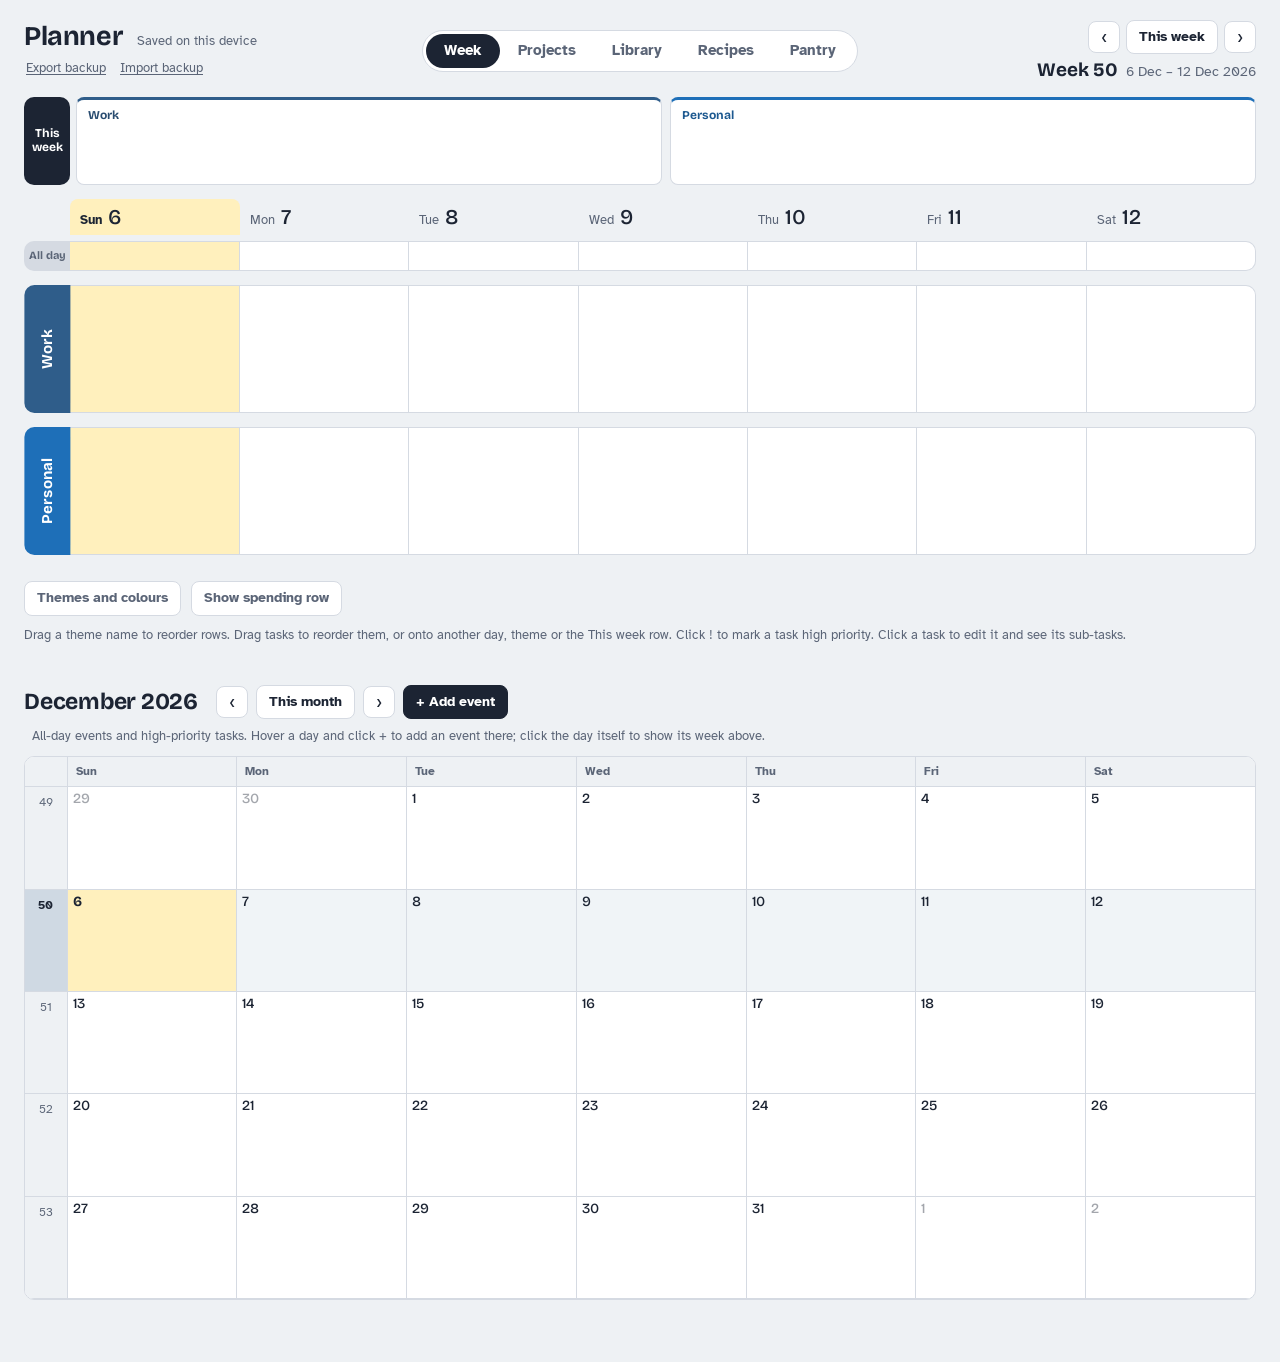
==== commit a7f8c5cd: "Planner edits" ====
--- a/index.html
+++ b/index.html
@@ -37,7 +37,7 @@
 @media (prefers-reduced-motion:reduce){*{transition:none!important}}
 
 /* Header */
-.top{display:grid;grid-template-columns:minmax(0,1fr) auto minmax(0,1fr);align-items:center;gap:12px 24px;padding:20px 24px 14px;max-width:1540px;margin:0 auto}
+.top{display:grid;grid-template-columns:minmax(0,1fr) auto minmax(0,1fr);align-items:center;gap:12px 24px;padding:20px 24px 14px;max-width:1800px;margin:0 auto}
 .top .tabs{justify-self:center}
 .top .weeknav{justify-self:end;flex-wrap:wrap;justify-content:flex-end}
 @media (max-width:900px){ .top{grid-template-columns:1fr} .top .brand,.top .weeknav{justify-self:center;justify-content:center} }
@@ -60,11 +60,18 @@
 button.pill.primary{background:var(--ink);color:var(--sheet);border-color:var(--ink)}
 button.icon:hover:not(:disabled),button.pill:hover{border-color:var(--muted)}
 
-main{max-width:1540px;margin:0 auto;padding:0 24px 56px}
+main{max-width:1800px;margin:0 auto;padding:0 24px 56px}
 
 /* Week */
 .weekscroll{overflow-x:auto;padding-bottom:8px}
-.week{display:grid;grid-template-columns:2.9rem minmax(6.5rem,.62fr) repeat(7,minmax(8.5rem,1fr));min-width:1100px}
+.week{display:grid;grid-template-columns:2.9rem repeat(7,minmax(8.5rem,1fr));min-width:1000px}
+/* This-week row */
+.wklabel{grid-column:1;background:var(--ink);color:var(--sheet);border-radius:10px;font:700 12px/1.1 var(--display);
+  display:flex;align-items:center;justify-content:center;text-align:center;padding:6px 2px;margin-bottom:14px}
+.wkrow{grid-column:2/-1;display:grid;grid-auto-flow:column;grid-auto-columns:minmax(9rem,1fr);gap:8px;margin:0 0 14px 6px}
+.wkrow .cell.wkcol{margin-top:0;border:1px solid var(--line);border-top:3px solid var(--c);border-radius:8px;min-height:5.5rem;background:var(--sheet)}
+.wkthm{font:700 12px/1.2 var(--display);color:color-mix(in srgb,var(--c) 70%,var(--ink));padding:2px 5px 3px}
+.wkrow .task{font-size:13.5px}
 .dayhead{padding:8px 10px 6px;display:flex;align-items:baseline;gap:6px;color:var(--muted);font-size:13px;border-radius:8px 8px 0 0}
 .dayhead .dnum{font:500 21px/1 var(--display);color:var(--ink)}
 .dayhead.today{background:var(--hi)}
@@ -198,6 +205,27 @@
 .chip[aria-pressed="true"]{border-color:var(--ink);box-shadow:inset 0 0 0 1px var(--ink);font-weight:700}
 .chip i{width:9px;height:9px;border-radius:50%;background:var(--c)}
 .goals{display:grid;grid-template-columns:1fr;gap:22px;align-items:start}
+.projwrap{display:grid;grid-template-columns:15.5rem minmax(0,1fr);gap:26px;align-items:start}
+.ptoc .pitem{display:flex;align-items:center;gap:7px;width:100%;border:0;background:none;text-align:left;cursor:pointer;color:var(--ink);border-radius:6px;padding:6px 7px;font:700 14px/1.25 var(--display)}
+.ptoc .pitem:hover{background:var(--sheet)}
+.ptoc .pitem i{width:9px;height:9px;border-radius:50%;background:var(--c);flex:none}
+.ptoc .pitem .pt{margin-left:0!important;flex:1;min-width:0;overflow:hidden;text-overflow:ellipsis;white-space:nowrap}
+.ptoc .pitem .pn{color:var(--muted);font:400 12px/1 var(--body);font-variant-numeric:tabular-nums}
+.ptoc .pitem.on{background:var(--sheet);box-shadow:inset 3px 0 0 var(--c)}
+.ptoc .pitem:not(.on) .pt{color:var(--muted)}
+.ptoc li.gdrop-before .pitem{box-shadow:inset 0 2px 0 var(--focus)}
+.ptoc li.gdrop-after .pitem{box-shadow:inset 0 -2px 0 var(--focus)}
+.ptoc .pacts{display:flex;gap:10px;margin-top:10px;padding-top:8px;border-top:1px solid var(--line)}
+.ptoc .pdone{margin-top:14px;font-size:12px;color:var(--muted)}
+.pcollapse{border:1px solid var(--line);background:var(--sheet);color:var(--muted);cursor:pointer;font-size:12px;font-weight:700;padding:3px 9px;border-radius:999px;white-space:nowrap}
+.pcollapse:hover{color:var(--ink);border-color:var(--ink)}
+.pempty{color:var(--muted);border:1.5px dashed var(--line);border-radius:10px;padding:28px 22px;max-width:46rem}
+@media (max-width:900px){
+  .projwrap{grid-template-columns:1fr;gap:8px}
+  .ptoc{position:static;max-height:none;overflow:visible;border-bottom:1px solid var(--line);padding-bottom:10px}
+  .ptoc ul{display:flex;flex-wrap:wrap;gap:6px}
+  .ptoc .pitem{border:1px solid var(--line);border-radius:999px;padding:4px 11px;font-size:13px;width:auto}
+}
 .ghead{display:flex;align-items:center;gap:6px}
 .ghandle{cursor:grab;color:var(--muted);font-size:17px;line-height:1;padding:2px 3px;border-radius:4px;user-select:none}
 .ghandle:hover{color:var(--ink);background:var(--paper)}
@@ -247,6 +275,11 @@
 .subfoot{display:flex;justify-content:flex-end;margin-top:6px}
 .addsub{flex:0 0 11rem;align-self:stretch;min-height:7rem;border:1.5px dashed var(--line);border-radius:8px;background:none;color:var(--muted);font-weight:700;font-size:14px;cursor:pointer}
 .addsub:hover{border-color:var(--c);color:var(--ink)}
+.addsub{white-space:pre-line}
+.goal:not(.recipe) .subs{display:grid;grid-template-columns:repeat(auto-fill,minmax(15.5rem,1fr));overflow-x:visible;align-items:start}
+.goal:not(.recipe) .subs .sub{min-width:0}
+.goal:not(.recipe) .subs .addsub{align-self:stretch}
+.goal:not(.recipe) .sub .steps.capped{max-height:var(--sh);overflow-y:auto;overscroll-behavior:contain;scrollbar-width:thin;padding-right:4px;border-bottom:1px solid var(--line);box-shadow:inset 0 -10px 8px -8px color-mix(in srgb,var(--ink) 18%,transparent)}
 .step input[type=checkbox]{accent-color:var(--c);width:16px;height:16px;margin:0;cursor:pointer}
 .step .x{opacity:.55}
 .sdate{font-size:12px;color:var(--muted);background:none;border:1px solid transparent;border-radius:6px;padding:2px 4px;max-width:9.5rem}
@@ -348,6 +381,14 @@
 .book:hover{background:var(--sheet)}
 .book .bt{font-weight:700;font-size:14.5px;line-height:1.3;overflow-wrap:anywhere}
 .book .ba{grid-column:1;font-size:13px;color:var(--muted);line-height:1.3}
+.bv{display:inline-block;margin-left:7px;font-size:11px;font-weight:700;color:var(--ink);background:var(--paper);border:1px solid var(--line);border-radius:999px;padding:0 7px;vertical-align:1px;white-space:nowrap}
+.bkser{display:flex;gap:10px;align-items:end;flex-wrap:wrap}
+.bkser label:first-child input{width:6rem}
+.bkser label:last-child{flex:1;min-width:12rem}
+.mchips{display:flex;flex-wrap:wrap;gap:5px;margin-top:-4px}
+.mchip{display:inline-flex;align-items:center;gap:4px;font-size:12px;border:1px solid var(--line);border-radius:999px;padding:2px 4px 2px 9px;background:var(--paper)}
+.mchip button{border:0;background:none;color:var(--muted);cursor:pointer;font-size:14px;line-height:1;padding:0 3px}
+.addrow .av{width:5.5rem;flex:none}
 .book .bl{grid-row:1;grid-column:2;font-size:11px;font-weight:700;color:var(--muted);border:1px solid var(--line);border-radius:999px;padding:0 7px;white-space:nowrap}
 .book .bn{grid-column:1/-1;font-size:12px;color:var(--muted);font-style:italic;margin-top:1px}
 .bookrow{display:flex;align-items:stretch;border-radius:6px}
@@ -408,6 +449,11 @@
 .rtab tbody input:hover{border-color:var(--line)}
 .rtab input:focus{outline:none;border-color:var(--c);background:var(--sheet)}
 .rtab tfoot input{border:1px dashed var(--line);background:var(--sheet)}
+.addingbtn{border:0;background:none;color:var(--muted);font-size:12.5px;font-weight:700;cursor:pointer;padding:4px 4px;border-radius:5px}
+.addingbtn:hover{color:var(--ink);background:var(--sheet)}
+.rtabempty{margin-top:4px}
+.addacts{display:flex;gap:6px;align-items:center;flex-wrap:wrap;padding:4px 1px 2px}
+button.pill.sm{font-size:12.5px;padding:3px 10px;border-radius:6px}
 .rtab tfoot tr.addr td{padding-top:5px}
 .rtab tr.stot td{font-weight:700;font-size:12px;padding:5px 5px 2px;border-top:1px solid var(--line);text-align:right;font-variant-numeric:tabular-nums}
 .rtab tr.stot td:first-child{text-align:left;color:var(--muted)}
@@ -424,9 +470,44 @@
 .rhint{font-size:11.5px;color:var(--muted);margin-top:6px}
 .rcollapse{border:0;background:none;color:var(--muted);cursor:pointer;font-size:14px;padding:2px 4px;border-radius:4px}
 .rcollapse:hover{color:var(--ink)}
+.rtoc .ritem{display:flex;align-items:center;gap:6px;width:100%;border:0;background:none;text-align:left;cursor:pointer;color:var(--ink);border-radius:5px;padding:3px 7px;font:400 13px/1.3 var(--body)}
+.rtoc .ritem:hover{background:var(--sheet)}
+.rtoc .ritem .pt{margin-left:0!important;flex:1;min-width:0;overflow:hidden;text-overflow:ellipsis;white-space:nowrap;color:inherit;font-size:13px}
+.rtoc .rlist{margin:1px 0 8px 16px;border-left:2px solid color-mix(in srgb,var(--c) 45%,transparent)}
+.rtoc li.over>.pitem,.rtoc li.over>.ritem{outline:2px dashed var(--c,var(--focus));outline-offset:-2px}
+.rtoc li.gdrop-before>.ritem{box-shadow:inset 0 2px 0 var(--focus)}
+.rtoc li.gdrop-after>.ritem{box-shadow:inset 0 -2px 0 var(--focus)}
+.rtoc .pitem.on .pt{color:var(--ink)}
+.rce{padding:8px 0;border-bottom:1px solid var(--line)}
+.rce .rcerow{display:flex;gap:4px;align-items:center}
+.rce input.nm{flex:1;min-width:0;font:700 13px/1.2 var(--body);padding:4px 6px;border:1px solid var(--line);border-left:5px solid var(--c);border-radius:5px;background:var(--sheet)}
+.rce .dots{display:flex;flex-wrap:wrap;gap:3px;margin-top:6px}
+.rce .dots button{width:14px;height:14px;border-radius:50%;padding:0;border:2px solid var(--sheet);background:var(--sw);box-shadow:0 0 0 1px var(--line);cursor:pointer}
+.rce .dots button[aria-pressed="true"]{box-shadow:0 0 0 2px var(--ink)}
+.rcathd{display:flex;align-items:center;gap:9px;font:700 19px/1.2 var(--display);margin:6px 0 12px;padding-bottom:6px;border-bottom:2px solid var(--c)}
+.rcathd i{width:12px;height:12px;border-radius:50%;background:var(--c)}
+.rcathd span{font:400 13px/1 var(--body);color:var(--muted)}
+.rcatblock+.rcatblock{margin-top:30px}
+.recipe{scroll-margin-top:1rem}
+.psteps{display:block;width:100%;margin-top:8px;font:inherit;font-size:13px;padding:6px 8px;border:1px dashed var(--line);border-radius:6px;background:var(--sheet);resize:vertical;min-height:2.6em;color:var(--ink)}
+.psteps:focus{outline:none;border-style:solid;border-color:var(--c)}
+@media (max-width:900px){ .rtoc .rlist{display:none} }
+.rcomp{margin-top:10px;border:1px solid var(--line);border-left:4px solid var(--cc);border-radius:7px;background:color-mix(in srgb,var(--cc) 7%,var(--sheet));padding:6px 8px 7px}
+.rcomp .rcomphd{display:flex;align-items:center;gap:3px}
+.rcomp .ctitle{flex:1;min-width:0;border:0;border-bottom:1px solid transparent;background:none;font:700 13.5px/1.25 var(--display);padding:1px 0;color:color-mix(in srgb,var(--cc) 60%,var(--ink))}
+.rcomp .ctitle:focus{outline:none;border-bottom-color:var(--cc)}
+.rcomp .ctitle::placeholder{color:var(--muted);font-weight:500}
+.rcomp .rtab input:focus{border-color:var(--cc)}
+.rcomp .psteps{min-height:2.2em}
+.rcomp .cbtn{border:0;background:none;color:var(--muted);cursor:pointer;font-size:13px;padding:0 3px;border-radius:4px;opacity:.7}
+.rcomp .cbtn:hover{opacity:1;color:var(--ink)}
+.rcomp .cbtn:disabled{visibility:hidden}
+.addcomp{display:block;width:100%;margin-top:10px;border:1.5px dashed var(--line);border-radius:7px;background:none;color:var(--muted);font-weight:700;font-size:13px;padding:7px;cursor:pointer}
+.addcomp:hover{border-color:var(--c);color:var(--ink)}
+.rtab tr.ptot td{border-top:2px solid var(--line);font-size:12.5px}
 /* Pantry */
 .pwrap{overflow-x:auto;padding-bottom:6px}
-table.pantry{width:100%;min-width:820px;border-collapse:separate;border-spacing:0;background:var(--sheet);border:1px solid var(--line);border-radius:10px;overflow:hidden;font-size:14px}
+table.pantry{width:100%;min-width:1000px;border-collapse:separate;border-spacing:0;background:var(--sheet);border:1px solid var(--line);border-radius:10px;overflow:hidden;font-size:14px}
 table.pantry th{text-align:left;font-size:12px;color:var(--muted);background:var(--paper);border-bottom:1px solid var(--line);padding:0;font-weight:700;white-space:nowrap}
 table.pantry th>span,table.pantry th>button{display:block;padding:9px 10px}
 table.pantry th>button{border:0;background:none;width:100%;text-align:left;font:inherit;color:inherit;cursor:pointer}
@@ -440,6 +521,35 @@
 table.pantry tr.expired td{background:color-mix(in srgb,var(--miss) 11%,var(--sheet))}
 table.pantry tr.soon td{background:color-mix(in srgb,var(--rd) 16%,var(--sheet))}
 table.pantry tr.empty td{color:var(--muted)}
+.pname{display:flex;align-items:center}
+.ptog{border:0;background:none;color:var(--muted);cursor:pointer;font-size:13px;padding:0 0 0 8px;width:22px;flex:none}
+.ptog:hover{color:var(--ink)}
+.ptogsp{width:22px;flex:none}
+.pname input{padding-left:4px!important}
+td.pcount{text-align:center;font-variant-numeric:tabular-nums;font-size:13px;color:var(--muted)}
+.pcbtn{border:1px solid var(--line);background:var(--paper);border-radius:999px;font-size:12px;font-weight:700;padding:1px 9px;cursor:pointer;color:var(--ink)}
+.pcbtn:hover{border-color:var(--ink)}
+td.pro{padding:0 10px;font-size:14px;color:var(--ink);font-variant-numeric:tabular-nums;white-space:nowrap}
+td.pro.num{text-align:right}
+.pfirst{color:var(--muted);font-size:12px}
+table.pantry input.pexp{font-variant-numeric:tabular-nums}
+table.pantry input.bad{outline:2px solid var(--danger);outline-offset:-2px}
+table.pantry input::placeholder{color:var(--line)}
+.ptotal{border:0;background:none;width:100%;text-align:right;font:inherit;color:var(--ink);cursor:pointer;padding:8px 0;font-variant-numeric:tabular-nums}
+.ptotal:hover{color:var(--focus)}
+.ptedit{margin-left:6px;font-size:12px;color:var(--muted);opacity:0}
+.ptotal:hover .ptedit,.ptotal:focus-visible .ptedit{opacity:1}
+table.pantry input.num::placeholder{color:var(--line);font-size:12px}
+table.pantry tr.packrow td{background:color-mix(in srgb,var(--paper) 45%,var(--sheet));font-size:13px}
+table.pantry tr.packrow.expired td{background:color-mix(in srgb,var(--miss) 8%,var(--paper))}
+table.pantry tr.packrow.soon td{background:color-mix(in srgb,var(--rd) 12%,var(--paper))}
+table.pantry tr.packrow input{font-size:13px;padding:6px 10px}
+td.pklabel{padding-left:34px!important;font-size:12px;color:var(--muted);white-space:nowrap}
+td.pacts2{white-space:nowrap;text-align:right}
+.paddpk{border:0;background:none;color:var(--muted);font-size:12px;font-weight:700;cursor:pointer;padding:3px 6px;border-radius:4px;opacity:0}
+tr.pitemrow:hover .paddpk,.paddpk:focus-visible{opacity:1}
+@media (hover:none){.paddpk{opacity:.7}}
+.paddpk:hover{color:var(--ink);background:var(--paper)}
 .pstat{padding:0 10px;font-size:12px;white-space:nowrap;color:var(--muted)}
 tr.expired .pstat{color:var(--miss);font-weight:700}
 tr.soon .pstat{color:var(--ink);font-weight:700}
@@ -448,6 +558,9 @@
 .pdel.armed{font-size:12px;font-weight:700}
 table.pantry tfoot td{background:var(--paper);border-top:2px solid var(--line);border-bottom:0}
 table.pantry tfoot input{background:var(--sheet)}
+table.pantry tfoot tr.ptotrow td{background:var(--sheet);border-top:1px solid var(--line);padding:9px 10px;font-weight:700;font-variant-numeric:tabular-nums}
+table.pantry tfoot tr.ptotrow td.n{text-align:right;font:700 16px/1.2 var(--display)}
+table.pantry tfoot tr.ptotrow .u{font:400 12px var(--body);color:var(--muted);margin-left:4px}
 table.pantry tfoot input::placeholder{color:var(--muted)}
 .pkey{display:inline-flex;gap:12px;font-size:12px;color:var(--muted)}
 .pkey i{display:inline-block;width:10px;height:10px;border-radius:2px;margin-right:4px;vertical-align:-1px}
@@ -512,7 +625,7 @@
   </div>
   <div class="tabs" role="tablist" aria-label="Views">
     <button role="tab" id="tab-week" aria-selected="true">Week</button>
-    <button role="tab" id="tab-goals" aria-selected="false">Goals</button>
+    <button role="tab" id="tab-goals" aria-selected="false">Projects</button>
     <button role="tab" id="tab-library" aria-selected="false">Library</button>
     <button role="tab" id="tab-recipes" aria-selected="false">Recipes</button>
     <button role="tab" id="tab-pantry" aria-selected="false">Pantry</button>
@@ -593,6 +706,11 @@
       <label>New subgenre<input id="bkNewGenre" type="text" placeholder="e.g. Geology"></label>
       <label>Under<select id="bkNewGroup"></select></label>
     </div>
+    <div class="bkser">
+      <label>Books in series<input id="bkVols" type="number" min="1" step="1" placeholder="1"></label>
+      <label>Combine with another entry<select id="bkMerge"></select></label>
+    </div>
+    <div id="bkMerged" class="mchips" aria-live="polite"></div>
     <label>Language<input id="bkLang" type="text" list="bkLangs" placeholder="English if blank"></label>
     <datalist id="bkLangs"></datalist>
     <label>Notes<input id="bkNotes" type="text" placeholder="Edition, where it is, lent to…"></label>
@@ -607,6 +725,7 @@
 <script>
 (function(){
 "use strict";
+const RCAT_SEED=[['Breakfast','#B07A1E'],['Main','#2F5D8A'],['Side','#3F7A55'],['Dessert','#BE185D'],['Snack','#C2410C'],['Drink','#2E7C82']];
 const EVT=[{id:'birthday',name:'Birthday',color:'#B07A1E'},{id:'conference',name:'Conference',color:'#2E7C82'},
   {id:'holiday',name:'Holiday or trip',color:'#3F7A55'},{id:'other',name:'Other',color:'#6B6F78'}];
 const LIB_SEED={"genres": ["Chemistry", "Spectroscopy & Magnetic Resonance", "Physics", "Astronomy & Space", "Mathematics & Logic", "Computing & Machine Learning", "Biology, Biochemistry & Medicine", "Oceans, Climate & Environment", "Popular Science", "History & Society", "Biography & Memoir", "Economics & Business", "Psychology & Self-Improvement", "Parenting", "Religion & Philosophy", "Classics & Poetry", "Fiction", "Comics", "Languages & Dictionaries", "Art, Colour & Design", "Photography", "Writing & Storytelling", "Crafts, Sewing & Fashion", "Electronics & Making", "Food, Baking & Brewing", "Gardening", "Travel & Guides"], "books": []};
@@ -665,8 +784,16 @@
   if(!Array.isArray(s.events)) s.events=[];
   if(!s.water||typeof s.water!=='object') s.water={};
   if(!Array.isArray(s.pantry)) s.pantry=[];
+  s.pantry.forEach(it=>{ if(!Array.isArray(it.packs)){ const pk={id:uid()}; if(typeof it.qty==='number') pk.qty=it.qty; if(it.exp) pk.exp=it.exp; it.packs=[pk]; } delete it.qty; delete it.exp; if(typeof it.kcal==='number'){ it.packs.forEach(p=>{ if(typeof p.kcal!=='number') p.kcal=it.kcal; }); } delete it.kcal; });
   if(!Array.isArray(s.recipes)) s.recipes=[];
-  s.recipes.forEach(r=>{ if(!Array.isArray(r.sections)||!r.sections.length) r.sections=[{id:uid(),title:'Ingredients',items:[]}]; r.sections.forEach(x=>{ if(!Array.isArray(x.items)) x.items=[]; }); if(!(r.servings>0)) r.servings=1; });
+  s.recipes.forEach(r=>{ if(!Array.isArray(r.sections)||!r.sections.length) r.sections=[{id:uid(),title:'Ingredients',items:[]}]; r.sections.forEach(x=>{ if(!Array.isArray(x.items)) x.items=[]; if(!Array.isArray(x.comps)) x.comps=[]; x.comps.forEach(c=>{ if(!Array.isArray(c.items)) c.items=[]; }); }); if(!(r.servings>0)) r.servings=1; });
+  if(!Array.isArray(s.recipeCats)) s.recipeCats=RCAT_SEED.map(([name,color])=>({id:uid(),name,color}));
+  s.recipes.forEach(r=>{
+    if(r.cat&&!r.catId){ const nm=String(r.cat).trim(); let c=s.recipeCats.find(x=>x.name.toLowerCase()===nm.toLowerCase());
+      if(!c){ c={id:uid(),name:nm,color:SW[(s.recipeCats.length*3)%SW.length]}; s.recipeCats.push(c); } r.catId=c.id; }
+    delete r.cat;
+    if(r.catId&&!s.recipeCats.some(c=>c.id===r.catId)) delete r.catId;
+  });
   if(!s.ingDB||typeof s.ingDB!=='object') s.ingDB={};
   if(!Array.isArray(s.books)){ s.books=LIB_SEED.books.map(b=>{ const o={id:uid(),title:b[0],author:b[1],genre:b[2]}; if(b[3]) o.lang=b[3]; return o; }); }
   if(!Array.isArray(s.genreGroups)){
@@ -797,7 +924,7 @@
   pendingImport=normalize(st);
   const when=obj.exported?new Date(obj.exported).toLocaleString('en-GB',{day:'numeric',month:'short',year:'numeric',hour:'2-digit',minute:'2-digit'}):'an unknown date';
   const n=pendingImport.tasks.length, g=pendingImport.goals.length, ev=pendingImport.events.length;
-  $('impText').textContent=`This backup is from ${when} and has ${n} task${n===1?'':'s'}, ${g} goal${g===1?'':'s'} and ${ev} all-day event${ev===1?'':'s'}. It replaces everything currently in your planner, so export a backup first if you want to keep what’s here.`;
+  $('impText').textContent=`This backup is from ${when} and has ${n} task${n===1?'':'s'}, ${g} project${g===1?'':'s'} and ${ev} all-day event${ev===1?'':'s'}. It replaces everything currently in your planner, so export a backup first if you want to keep what’s here.`;
   impDlg.showModal(); $('impCancel').focus();
 });
 $('impCancel').addEventListener('click',()=>impDlg.close());
@@ -865,10 +992,10 @@
 }
 
 /* ---------- week view ---------- */
-const COLS_DEFAULT=[.62,1,1,1,1,1,1,1];
-function colWeights(){ const c=S.state.settings.cols; return (Array.isArray(c)&&c.length===8&&c.every(x=>typeof x==='number'&&x>0))?c:COLS_DEFAULT; }
+const COLS_DEFAULT=[1,1,1,1,1,1,1];
+function colWeights(){ let c=S.state.settings.cols; if(Array.isArray(c)&&c.length===8) c=c.slice(1); return (Array.isArray(c)&&c.length===7&&c.every(x=>typeof x==='number'&&x>0))?c:COLS_DEFAULT; }
 function colTemplate(w=colWeights()){ return `2.9rem ${w.map(x=>`minmax(4.5rem,${x}fr)`).join(' ')}`; }
-function setGripHeight(){ const g=main.querySelector('.week'); if(g) g.style.setProperty('--gh',g.offsetHeight+'px'); }
+function setGripHeight(){ const g=main.querySelector('.week'); if(!g) return; const hd=g.querySelector('.dayhead'); g.style.setProperty('--gh',(g.getBoundingClientRect().bottom-(hd?hd.getBoundingClientRect().top:g.getBoundingClientRect().top))+'px'); }
 window.addEventListener('resize',setGripHeight);
 function startResize(e,i,grid,hdrs){
   if(e.button!==0) return;
@@ -994,10 +1121,11 @@
 }
 function renderSpendRow(grid,days,today){
   const wk=key(S.week), dayKeys=days.map(key);
-  grid.append(h('div',{class:'spine spendspine',style:'--c:#475569;--on:#fff',title:'Daily spending totals across all themes'},'Spent'));
   const week=spendIn(x=>(x.date&&dayKeys.includes(x.date))||(!x.date&&x.week===wk));
   const undated=spendIn(x=>!x.date&&x.week===wk);
-  grid.append(spendCell(week,' wkcol','this week',h('div',{class:'sline'},h('span',{text:undated.total?`incl. ${money(undated.total)} any day`:'Week total'}))));
+  grid.append(h('div',{class:'spine spendspine',style:'--c:#475569;--on:#fff',
+    title:`Daily spending totals across all themes. Week total ${money(week.total)}${undated.total?`, incl. ${money(undated.total)} from This week tasks`:''}`},
+    week.total?`Spent · ${money(week.total)}`:'Spent'));
   days.forEach((d,i)=>{ const k=dayKeys[i]; grid.append(spendCell(spendIn(x=>x.date===k),(k===today?' today':'')+(i===6?' last':''),fmtLong.format(d))); });
 }
 /* ---------- recipes ---------- */
@@ -1057,31 +1185,108 @@
   return it;
 }
 function parseIngText(text){ return String(text||'').split(/\r?\n/).map(parseIngLine).filter(Boolean); }
-function newRecipe(){ const r={id:uid(),name:'',servings:1,cat:'',sections:[{id:uid(),title:'Ingredients',items:[]}],method:''};
+function newRecipe(){ const r={id:uid(),name:'',servings:1,sections:[{id:uid(),title:'Ingredients',items:[]}],method:''};
+  const sc=S.rec&&S.rec.cat; if(sc&&sc!=='all'&&S.state.recipeCats.some(c=>c.id===sc)) r.catId=sc;
   S.state.recipes.unshift(r); S.focus='rt:'+r.id; commit(); }
+const UNCAT={id:'',name:'Uncategorised',color:'#6B6F78'};
+const COMPC=['#E0A100','#2E7C82','#BE185D','#4D7C0F','#7E22CE','#C2410C','#1E6FB8','#8B5E3C'];
+const secItems=x=>[...x.items,...(x.comps||[]).flatMap(c=>c.items)];
+const rcatOf=r=>S.state.recipeCats.find(c=>c.id===r.catId)||null;
+function moveRecipe(src,target,aft){
+  const a=S.state.recipes; if(src===target) return;
+  if(target.catId) src.catId=target.catId; else delete src.catId;
+  a.splice(a.indexOf(src),1); a.splice(a.indexOf(target)+(aft?1:0),0,src); commit();
+}
 function renderRecipes(){
   const R=S.rec||(S.rec={q:'',cat:'all',closed:new Set()});
-  const all=S.state.recipes, q=R.q.trim().toLowerCase();
-  const cats=[...new Set(all.map(r=>r.cat).filter(Boolean))].sort((a,b)=>a.localeCompare(b));
-  if(R.cat!=='all'&&!cats.includes(R.cat)) R.cat='all';
-  const vis=all.filter(r=>(R.cat==='all'||r.cat===R.cat)&&(!q||[r.name,r.cat,r.method,...r.sections.flatMap(x=>[x.title,...x.items.map(i=>i.name)])].some(x=>x&&String(x).toLowerCase().includes(q))));
+  const all=S.state.recipes, q=R.q.trim().toLowerCase(), C=S.state.recipeCats;
+  if(R.cat!=='all'&&R.cat!==''&&!C.some(c=>c.id===R.cat)) R.cat='all';
+  const match=r=>!q||[r.name,(rcatOf(r)||{}).name,r.method,...r.sections.flatMap(x=>[x.title,x.method,...(x.comps||[]).flatMap(c=>[c.title,c.method]),...secItems(x).map(i=>i.name)])].some(x=>x&&String(x).toLowerCase().includes(q));
+  const groups=[...C.map(c=>({c,list:all.filter(r=>r.catId===c.id)})),{c:UNCAT,list:all.filter(r=>!rcatOf(r))}];
+  const shown=groups.filter(g=>R.cat==='all'||g.c.id===R.cat).map(g=>({c:g.c,list:g.list.filter(match)}));
+  const vis=shown.flatMap(g=>g.list);
   const wrap=h('div');
-  const search=h('input',{class:'libsearch',type:'search',placeholder:'Search recipes and ingredients…','aria-label':'Search recipes','data-k':'rq',value:R.q});
+  const search=h('input',{class:'libsearch',type:'search',placeholder:'Search recipes, parts and ingredients…','aria-label':'Search recipes','data-k':'rq',value:R.q});
   search.addEventListener('input',()=>{ R.q=search.value; renderMain(); const el=document.querySelector('[data-k="rq"]'); if(el){el.focus();el.setSelectionRange(el.value.length,el.value.length);} });
-  const catSel=h('select',{'aria-label':'Filter by category',onchange:e=>{R.cat=e.target.value;render()}},h('option',{value:'all'},'All categories'),cats.map(c=>h('option',{value:c},c)));
-  catSel.value=R.cat;
-  wrap.append(h('div',{class:'libbar'},h('button',{class:'pill primary',onclick:newRecipe},'New recipe'),search,catSel,
-    all.length?h('button',{class:'link',onclick:()=>{ const allC=vis.every(r=>R.closed.has(r.id)); vis.forEach(r=>allC?R.closed.delete(r.id):R.closed.add(r.id)); render(); }},vis.length&&vis.every(r=>R.closed.has(r.id))?'Expand all':'Collapse all'):null,
+  wrap.append(h('div',{class:'libbar'},h('button',{class:'pill primary',onclick:newRecipe},'New recipe'),search,
+    vis.length?h('button',{class:'link',onclick:()=>{ const allC=vis.every(r=>R.closed.has(r.id)); vis.forEach(r=>allC?R.closed.delete(r.id):R.closed.add(r.id)); render(); }},vis.every(r=>R.closed.has(r.id))?'Expand all':'Collapse all'):null,
     h('span',{class:'libcount',text:(q||R.cat!=='all')?`${vis.length} of ${all.length} recipes`:`${all.length} recipe${all.length===1?'':'s'}`})));
-  if(!all.length){ wrap.append(h('p',{class:'empty',text:'No recipes yet. Add one, list its ingredients with their calories, carbs and protein, and the totals add up for you. Ingredients you’ve used before fill in automatically.'})); return wrap; }
-  if(!vis.length){ wrap.append(h('p',{class:'empty',text:'No recipes match.'})); return wrap; }
-  wrap.append(h('div',{class:'goals'},vis.map((r,i)=>recipeCard(r,i,vis,cats))));
-  wrap.append(h('datalist',{id:'runits'},RUNITS.map(u=>h('option',{value:u}))),h('datalist',{id:'rcats'},cats.map(c=>h('option',{value:c}))));
+  const goTo=r=>{ if(R.cat!=='all'&&R.cat!==(r.catId||'')) R.cat='all'; R.closed.delete(r.id); render();
+    setTimeout(()=>{ const el=document.getElementById('rc-'+r.id); if(el){ const rm=window.matchMedia&&window.matchMedia('(prefers-reduced-motion: reduce)').matches; el.scrollIntoView({behavior:rm?'auto':'smooth',block:'start'}); } },0); };
+  const dropOn=(li,onDrop)=>{
+    li.addEventListener('dragover',e=>{ if(!e.dataTransfer.types.includes('application/x-recipe')) return; e.preventDefault(); e.stopPropagation(); li.classList.add('over'); });
+    li.addEventListener('dragleave',e=>{ if(!li.contains(e.relatedTarget)) li.classList.remove('over'); });
+    li.addEventListener('drop',e=>{ const id=e.dataTransfer.getData('application/x-recipe'); if(!id) return; e.preventDefault(); e.stopPropagation(); li.classList.remove('over'); const src=all.find(x=>x.id===id); if(src) onDrop(src,e); });
+  };
+  // sidebar
+  const toc=h('aside',{class:'toc ptoc rtoc','aria-label':'Recipe categories'},
+    h('div',{class:'tochd'},h('b',{text:'Categories'}),h('button',{class:'link',style:'width:auto;padding:0','data-k':'rce',onclick:()=>{R.editCats=!R.editCats;S.confirm=null;render()}},R.editCats?'Done':'Edit')));
+  if(R.editCats){
+    C.forEach((c,ci)=>{
+      const nm=h('input',{class:'nm',type:'text',value:c.name,style:`--c:${c.color}`,'aria-label':'Category name','data-k':'rcn:'+c.id,'data-autofocus':S.focus==='rcn:'+c.id?'1':null});
+      nm.addEventListener('change',()=>{ const v=nm.value.trim(); if(v){ c.name=v; commit(); } else nm.value=c.name; });
+      nm.addEventListener('keydown',e=>{ if(e.key==='Enter') nm.blur(); });
+      const mv=d=>{ const j=ci+d; if(j<0||j>=C.length) return; [C[ci],C[j]]=[C[j],C[ci]]; commit(); };
+      const n=all.filter(r=>r.catId===c.id).length;
+      const del=S.confirm==='rcd:'+c.id
+        ? h('button',{class:'link danger','data-k':'rcd:'+c.id,title:n?'Its recipes become uncategorised':'',onclick:()=>{ S.state.recipeCats=C.filter(x=>x!==c); all.forEach(r=>{ if(r.catId===c.id) delete r.catId; }); S.confirm=null; commit(); }},'Delete?')
+        : h('button',{class:'x',style:'opacity:.6','aria-label':`Delete ${c.name}`,title:'Delete category','data-k':'rcd:'+c.id,onclick:()=>{S.confirm='rcd:'+c.id;render()}},'×');
+      toc.append(h('div',{class:'rce'},
+        h('div',{class:'rcerow'},nm,
+          h('button',{class:'gmove','aria-label':`Move ${c.name} up`,disabled:ci===0,onclick:()=>mv(-1)},'↑'),
+          h('button',{class:'gmove','aria-label':`Move ${c.name} down`,disabled:ci===C.length-1,onclick:()=>mv(1)},'↓'),del),
+        h('div',{class:'dots',role:'group','aria-label':`Colour for ${c.name}`},
+          SW.map((col,k)=>h('button',{style:`--sw:${col}`,'aria-label':`Colour ${k+1}`,'aria-pressed':String(c.color.toLowerCase()===col.toLowerCase()),onclick:()=>{c.color=col;commit()}})),
+          colourPick(c.color,SW,`Custom colour for ${c.name}`,'rcc:'+c.id,v=>{c.color=v}))));
+    });
+    toc.append(h('button',{class:'pill',style:'margin-top:10px;width:auto',onclick:()=>{ const c={id:uid(),name:'New category',color:SW[(C.length*3)%SW.length]}; C.push(c); S.focus='rcn:'+c.id; commit(); }},'+ Add category'));
+  } else {
+    const ul=h('ul',{});
+    ul.append(h('li',{},h('button',{class:'pitem'+(R.cat==='all'?' on':''),style:'--c:var(--ink)',onclick:()=>{R.cat='all';render()}},h('i'),h('span',{class:'pt',text:'All recipes'}),h('span',{class:'pn',text:String(all.length)}))));
+    groups.forEach(g=>{
+      if(g.c===UNCAT&&!g.list.length) return;
+      const li=h('li',{style:`--c:${g.c.color}`});
+      li.append(h('button',{class:'pitem'+(R.cat===g.c.id?' on':''),'data-k':'rcf:'+g.c.id,title:'Show only this category. Drop a recipe here to move it.',
+        onclick:()=>{ R.cat=R.cat===g.c.id?'all':g.c.id; render(); }},h('i'),h('span',{class:'pt',text:g.c.name}),h('span',{class:'pn',text:String(g.list.length)})));
+      dropOn(li,src=>{ if(g.c.id) src.catId=g.c.id; else delete src.catId; const a=S.state.recipes; a.splice(a.indexOf(src),1); const last=g.list.filter(x=>x!==src).slice(-1)[0]; a.splice(last?a.indexOf(last)+1:a.length,0,src); commit(); });
+      const items=g.list.filter(match);
+      if(items.length){
+        const sub=h('ul',{class:'rlist'});
+        items.forEach(r=>{
+          const ri=h('li',{});
+          const b=h('button',{class:'ritem',draggable:'true','data-k':'rci:'+r.id,title:'Click to go to this recipe. Drag to another category or position.',onclick:()=>goTo(r)},h('span',{class:'pt',text:r.name||'Untitled recipe'}));
+          b.addEventListener('dragstart',e=>{ e.dataTransfer.setData('application/x-recipe',r.id); e.dataTransfer.effectAllowed='move'; });
+          const aft=e=>{ const x=ri.getBoundingClientRect(); return e.clientY>x.top+x.height/2; };
+          ri.addEventListener('dragover',e=>{ if(!e.dataTransfer.types.includes('application/x-recipe')) return; e.preventDefault(); e.stopPropagation(); const x=aft(e); ri.classList.toggle('gdrop-after',x); ri.classList.toggle('gdrop-before',!x); });
+          ri.addEventListener('dragleave',e=>{ if(!ri.contains(e.relatedTarget)) ri.classList.remove('gdrop-before','gdrop-after'); });
+          ri.addEventListener('drop',e=>{ const id=e.dataTransfer.getData('application/x-recipe'); if(!id) return; e.preventDefault(); e.stopPropagation(); ri.classList.remove('gdrop-before','gdrop-after'); const src=all.find(x=>x.id===id); if(src) moveRecipe(src,r,aft(e)); });
+          ri.append(b); sub.append(ri);
+        });
+        li.append(sub);
+      }
+      ul.append(li);
+    });
+    toc.append(ul);
+  }
+  // main
+  const content=h('div',{});
+  if(!all.length) content.append(h('p',{class:'empty',text:'No recipes yet. Add one, split it into parts (for a cake: sponge, icing…), list each part’s ingredients with calories, carbs and protein, and the totals add up for you.'}));
+  else if(!vis.length) content.append(h('p',{class:'empty',text:q?'No recipes match.':'No recipes in this category yet. Use New recipe to add one here, or drag recipes onto it in the sidebar.'}));
+  else shown.forEach(g=>{
+    if(!g.list.length) return;
+    const blk=h('div',{class:'rcatblock',style:`--c:${g.c.color}`});
+    blk.append(h('h2',{class:'rcathd'},h('i'),g.c.name,h('span',{text:`${g.list.length} recipe${g.list.length===1?'':'s'}`})));
+    blk.append(h('div',{class:'goals'},g.list.map((r,i)=>recipeCard(r,i,g.list))));
+    content.append(blk);
+  });
+  wrap.append(h('div',{class:'projwrap'},toc,content));
+  wrap.append(h('datalist',{id:'runits'},RUNITS.map(u=>h('option',{value:u}))));
   return wrap;
 }
 function recipeCard(r,ri,vis){
   const R=S.rec, closed=R.closed.has(r.id);
-  const card=h('section',{class:'goal recipe',style:'--c:#B07A1E','aria-label':r.name||'Untitled recipe'});
+  const rc=rcatOf(r)||UNCAT;
+  const card=h('section',{class:'goal recipe',id:'rc-'+r.id,style:`--c:${rc.color}`,'aria-label':r.name||'Untitled recipe'});
   const title=h('input',{class:'gtitle',type:'text',value:r.name||'',placeholder:'Name this recipe','aria-label':'Recipe name','data-autofocus':S.focus==='rt:'+r.id?'1':null});
   title.addEventListener('input',()=>{r.name=title.value;save()});
   title.addEventListener('keydown',e=>{if(e.key==='Enter')title.blur()});
@@ -1089,7 +1294,7 @@
   handle.addEventListener('dragstart',e=>{ e.dataTransfer.setData('application/x-recipe',r.id); e.dataTransfer.effectAllowed='move'; try{e.dataTransfer.setDragImage(card,20,20)}catch(err){} card.classList.add('dragging'); });
   handle.addEventListener('dragend',()=>{ card.classList.remove('dragging'); document.querySelectorAll('.gdrop-before,.gdrop-after').forEach(x=>x.classList.remove('gdrop-before','gdrop-after')); });
   const after=e=>{ const b=card.getBoundingClientRect(); return e.clientY>b.top+b.height/2; };
-  const moveR=(src,target,aft)=>{ const a=S.state.recipes; if(src===target) return; a.splice(a.indexOf(src),1); a.splice(a.indexOf(target)+(aft?1:0),0,src); commit(); };
+  const moveR=(src,target,aft)=>moveRecipe(src,target,aft);
   card.addEventListener('dragover',e=>{ if(!e.dataTransfer.types.includes('application/x-recipe')) return; e.preventDefault(); const a=after(e); card.classList.toggle('gdrop-after',a); card.classList.toggle('gdrop-before',!a); });
   card.addEventListener('dragleave',e=>{ if(!card.contains(e.relatedTarget)) card.classList.remove('gdrop-before','gdrop-after'); });
   card.addEventListener('drop',e=>{ const id=e.dataTransfer.getData('application/x-recipe'); if(!id) return; e.preventDefault(); card.classList.remove('gdrop-before','gdrop-after');
@@ -1098,8 +1303,9 @@
     h('button',{class:'rcollapse','aria-expanded':String(!closed),'aria-label':closed?'Show ingredients':'Hide ingredients','data-k':'rc:'+r.id,onclick:()=>{ closed?R.closed.delete(r.id):R.closed.add(r.id); render(); }},closed?'▸':'▾'),
     title));
   const serv=h('input',{class:'rnum',type:'number',min:'1',step:'1',value:String(r.servings||1),'aria-label':'Servings','data-k':'rs:'+r.id});
-  const cat=h('input',{class:'rcat',type:'text',list:'rcats',value:r.cat||'',placeholder:'e.g. Dinner','aria-label':'Category','data-k':'rk:'+r.id});
-  cat.addEventListener('change',()=>{ const v=cat.value.trim(); if(v) r.cat=v; else delete r.cat; save(); });
+  const cat=h('select',{'aria-label':'Category','data-k':'rk:'+r.id,onchange:e=>{ if(e.target.value) r.catId=e.target.value; else delete r.catId; commit(); }},
+    S.state.recipeCats.map(c=>h('option',{value:c.id},c.name)),h('option',{value:''},'Uncategorised'));
+  cat.value=r.catId||'';
   const delBtn=S.confirm==='r:'+r.id
     ? h('button',{class:'link danger','data-k':'rd:'+r.id,onclick:()=>{S.state.recipes=S.state.recipes.filter(x=>x!==r);S.confirm=null;commit()}},'Confirm delete')
     : h('button',{class:'link','data-k':'rd:'+r.id,onclick:()=>{S.confirm='r:'+r.id;render()}},'Delete');
@@ -1107,7 +1313,7 @@
     h('button',{class:'gmove','aria-label':'Move recipe up',title:'Move up',disabled:ri===0,'data-k':'ru:'+r.id,onclick:()=>moveR(r,vis[ri-1],false)},'↑'),
     h('button',{class:'gmove','aria-label':'Move recipe down',title:'Move down',disabled:ri===vis.length-1,'data-k':'rdn:'+r.id,onclick:()=>moveR(r,vis[ri+1],true)},'↓'),
     h('span',{class:'spacer'}),
-    h('button',{class:'link',onclick:()=>{ const c=JSON.parse(JSON.stringify(r)); c.id=uid(); c.name=(r.name||'Recipe')+' (copy)'; c.sections.forEach(x=>{x.id=uid(); x.items.forEach(i=>i.id=uid())}); S.state.recipes.splice(S.state.recipes.indexOf(r)+1,0,c); commit(); }},'Duplicate'),
+    h('button',{class:'link',onclick:()=>{ const c=JSON.parse(JSON.stringify(r)); c.id=uid(); c.name=(r.name||'Recipe')+' (copy)'; c.sections.forEach(x=>{x.id=uid(); x.items.forEach(i=>i.id=uid()); (x.comps||[]).forEach(k=>{k.id=uid(); k.items.forEach(i=>i.id=uid())}); }); S.state.recipes.splice(S.state.recipes.indexOf(r)+1,0,c); commit(); }},'Duplicate'),
     delBtn));
   // totals
   const refs={};
@@ -1116,40 +1322,32 @@
   const totBox=h('div',{class:'rtot','aria-live':'polite'},grp('Total','t'),grp('Per serving','s'));
   card.append(totBox);
   const subRefs=[];
-  const refresh=()=>{ const items=r.sections.flatMap(x=>x.items); const t=recTotals(items); const sv=r.servings>0?r.servings:1;
+  const refresh=()=>{ const items=r.sections.flatMap(secItems); const t=recTotals(items); const sv=r.servings>0?r.servings:1;
     RF.forEach(f=>{ refs['t'+f].textContent=fmtNut(f,t[f]); refs['s'+f].textContent=fmtNut(f,t[f]/sv); });
-    subRefs.forEach(({sec,cells})=>{ const st=recTotals(sec.items); RF.forEach(f=>cells[f].textContent=fmtNut(f,st[f])); }); };
+    subRefs.forEach(({sec,cells})=>{ const st=recTotals(sec.items?secItems(sec):sec.list); RF.forEach(f=>cells[f].textContent=fmtNut(f,st[f])); }); };
   serv.addEventListener('change',()=>{ const v=Math.round(Number(serv.value)); if(v>0){ r.servings=v; save(); refresh(); } else serv.value=String(r.servings); });
   if(!closed){
     const row=h('div',{class:'subs'});
     r.sections.forEach((sec,si)=>row.append(recipeSection(r,sec,si,refresh,subRefs)));
-    row.append(h('button',{class:'addsub',onclick:()=>{ const x={id:uid(),title:'',items:[]}; r.sections.push(x); S.focus='rst:'+x.id; commit(); }},'+ Add section'));
+    row.append(h('button',{class:'addsub',onclick:()=>{ const x={id:uid(),title:'',items:[],comps:[]}; r.sections.push(x); S.focus='rst:'+x.id; commit(); }},'+ Add part\n(e.g. Idli, Sambar)'));
     card.append(row);
-    const m=h('textarea',{class:'rmethod',rows:'4',placeholder:'Method, notes, source…','aria-label':'Method and notes','data-k':'rm:'+r.id},r.method||'');
+    const m=h('textarea',{class:'rmethod',rows:'4',placeholder:'Assembly, overall method, notes, source…','aria-label':'Method and notes','data-k':'rm:'+r.id},r.method||'');
     m.addEventListener('input',()=>{ r.method=m.value; save(); });
     card.append(m);
   }
   refresh();
   return card;
 }
-function recipeSection(r,sec,si,refresh,subRefs){
-  const box=h('div',{class:'sub',role:'group','aria-label':sec.title||'Ingredients'});
-  const ti=h('input',{class:'subtitle',type:'text',value:sec.title||'',placeholder:'Section, e.g. Sauce','aria-label':'Section name','data-k':'rst:'+sec.id,'data-autofocus':S.focus==='rst:'+sec.id?'1':null});
-  ti.addEventListener('input',()=>{sec.title=ti.value;save()});
-  ti.addEventListener('keydown',e=>{ if(e.key==='Enter'){ e.preventDefault(); S.focus='ra:'+sec.id; commit(); } });
-  const mv=d=>{ const j=si+d; if(j<0||j>=r.sections.length) return; [r.sections[si],r.sections[j]]=[r.sections[j],r.sections[si]]; commit(); };
-  box.append(h('div',{class:'subhd'},
-    h('button',{class:'submove','aria-label':'Move section left',title:'Move left',disabled:si===0,onclick:()=>mv(-1)},'‹'),ti,
-    h('button',{class:'submove','aria-label':'Move section right',title:'Move right',disabled:si===r.sections.length-1,onclick:()=>mv(1)},'›')));
+function ingTable(holder,refresh,cells){
   const colg=h('colgroup',{},h('col',{}),h('col',{style:'width:3.4rem'}),h('col',{style:'width:3.4rem'}),h('col',{style:'width:3.6rem'}),h('col',{style:'width:3.4rem'}),h('col',{style:'width:3.4rem'}),h('col',{style:'width:1.5rem'}));
   const head=h('thead',{},h('tr',{},h('th',{text:'Ingredient'}),h('th',{class:'n',text:'Amt'}),h('th',{text:'Unit'}),h('th',{class:'n',text:'kcal'}),h('th',{class:'n',text:'Carbs g'}),h('th',{class:'n',text:'Prot. g'}),h('th',{})));
   const body=h('tbody');
   const fieldIn=(it,f,attrs,onCh)=>{ const inp=h('input',Object.assign({value:it[f]==null?'':String(it[f])},attrs)); inp.addEventListener('change',()=>onCh(inp)); inp.addEventListener('keydown',e=>{ if(e.key==='Enter'){ e.preventDefault(); inp.blur(); } }); return inp; };
-  sec.items.forEach((it,ii)=>{
+  holder.items.forEach((it,ii)=>{
     const ins={};
     const sync=()=>RF.forEach(f=>{ ins[f].value=it[f]==null?'':String(it[f]); });
     const onIdent=()=>{ if(ingApply(it)) sync(); else ingLearn(it); save(); refresh(); };
-    const tr=h('tr',{},
+    body.append(h('tr',{},
       h('td',{},fieldIn(it,'name',{type:'text','aria-label':'Ingredient','data-k':`ri:${it.id}:name`},inp=>{ const v=inp.value.trim(); if(!v){ inp.value=it.name; return; } it.name=v; onIdent(); })),
       h('td',{class:'n'},fieldIn(it,'amt',{type:'text',inputmode:'decimal','aria-label':`Amount of ${it.name}`,'data-k':`ri:${it.id}:amt`},inp=>{ const n=rnum(inp.value);
         if(Number.isNaN(n)){ inp.value=it.amt??''; return; }
@@ -1161,77 +1359,176 @@
       ...RF.map(f=>h('td',{class:'n'},(ins[f]=fieldIn(it,f,{type:'text',inputmode:'decimal','aria-label':`${f==='kcal'?'Calories':f==='carb'?'Carbs':'Protein'} for ${it.name}`,'data-k':`ri:${it.id}:${f}`},inp=>{
         const n=rnum(inp.value); if(Number.isNaN(n)){ inp.value=it[f]??''; return; }
         if(n===null) delete it[f]; else it[f]=rround(f,n); ingLearn(it,f); save(); refresh(); })))),
-      h('td',{},h('button',{class:'x','aria-label':`Remove ${it.name}`,title:'Remove ingredient',onclick:()=>{ sec.items.splice(ii,1); commit(); }},'×')));
-    body.append(tr);
-  });
-  // add row
-  const D=(S.recDraft=S.recDraft||{})[sec.id]||(S.recDraft[sec.id]={});
-  const addIn=(f,attrs)=>{ const inp=h('input',Object.assign({value:D[f]||''},attrs)); inp.addEventListener('input',()=>{D[f]=inp.value}); inp.addEventListener('keydown',e=>{ if(e.key==='Enter'){ e.preventDefault(); addIng(); } }); return inp; };
-  const addIng=()=>{ const name=(D.name||'').trim(); if(!name){ const f=box.querySelector('[data-k="ra:'+sec.id+'"]'); if(f) f.focus(); return; }
+      h('td',{},h('button',{class:'x','aria-label':`Remove ${it.name}`,title:'Remove ingredient',onclick:()=>{ holder.items.splice(ii,1); commit(); }},'×'))));
+  });
+  const D=(S.recDraft=S.recDraft||{})[holder.id]||(S.recDraft[holder.id]={});
+  const adding=S.ingAdd===holder.id;
+  const tbl=h('table',{class:'rtab'});
+  const openAdd=()=>{ S.ingAdd=holder.id; S.focus='ra:'+holder.id; render(); };
+  const closeAdd=()=>{ S.ingAdd=null; Object.keys(D).forEach(k=>delete D[k]); render(); };
+  const addBtn=h('button',{class:'addingbtn','data-k':'rab:'+holder.id,onclick:openAdd},'+ Add ingredient');
+  if(!holder.items.length&&!adding){
+    if(cells) RF.forEach(f=>{ cells[f]=h('span'); });
+    return h('div',{class:'rtabempty'},addBtn);
+  }
+  const addIn=(f,attrs)=>{ const inp=h('input',Object.assign({value:D[f]||''},attrs)); inp.addEventListener('input',()=>{D[f]=inp.value}); inp.addEventListener('keydown',e=>{ if(e.key==='Enter'){ e.preventDefault(); addIng(); } else if(e.key==='Escape'){ e.preventDefault(); closeAdd(); } }); return inp; };
+  const addIng=(keepFocus=true)=>{ const name=(D.name||'').trim(); if(!name){ if(keepFocus){ const f=tbl.querySelector('[data-k="ra:'+holder.id+'"]'); if(f) f.focus(); } return; }
     const it={id:uid(),name}; const a=rnum(D.amt); if(typeof a==='number'&&!Number.isNaN(a)) it.amt=a; if((D.unit||'').trim()) it.unit=D.unit.trim();
     let typed=false; RF.forEach(f=>{ const n=rnum(D[f]); if(typeof n==='number'&&!Number.isNaN(n)){ it[f]=rround(f,n); typed=true; } });
     if(!typed) ingApply(it); ingLearn(it);
-    sec.items.push(it); S.recDraft[sec.id]={}; S.focus='ra:'+sec.id; commit(); };
-  const foot=h('tfoot',{},h('tr',{class:'addr'},
-    h('td',{},addIn('name',{type:'text',placeholder:'+ Ingredient','aria-label':'New ingredient','data-k':'ra:'+sec.id,'data-autofocus':S.focus==='ra:'+sec.id?'1':null})),
+    holder.items.push(it); Object.keys(D).forEach(k=>delete D[k]); if(keepFocus) S.focus='ra:'+holder.id; commit(); };
+  const foot=h('tfoot',{},adding?h('tr',{class:'addr'},
+    h('td',{},addIn('name',{type:'text',placeholder:'Ingredient','aria-label':'New ingredient','data-k':'ra:'+holder.id,'data-autofocus':S.focus==='ra:'+holder.id?'1':null})),
     h('td',{class:'n'},addIn('amt',{type:'text',inputmode:'decimal',placeholder:'amt','aria-label':'Amount'})),
     h('td',{},addIn('unit',{type:'text',list:'runits',placeholder:'unit','aria-label':'Unit'})),
     ...RF.map(f=>h('td',{class:'n'},addIn(f,{type:'text',inputmode:'decimal',placeholder:f==='kcal'?'kcal':'g','aria-label':f==='kcal'?'Calories':f==='carb'?'Carbs':'Protein'}))),
-    h('td',{})));
-  if(r.sections.length>1){ const cells={}; foot.append(h('tr',{class:'stot'},h('td',{colspan:'3',text:'Section total'}),...RF.map(f=>(cells[f]=h('td',{}))),h('td',{}))); subRefs.push({sec,cells}); }
-  box.append(h('table',{class:'rtab'},colg,head,body,foot));
+    h('td',{}))
+    :h('tr',{},h('td',{colspan:'7'},addBtn)));
+  if(adding){
+    const tr=foot.firstChild;
+    tr.addEventListener('focusout',e=>{ if(tr.contains(e.relatedTarget)||(e.relatedTarget&&e.relatedTarget.closest&&e.relatedTarget.closest('.addacts'))) return; setTimeout(()=>{ if(!tr.isConnected) return; if(S.ingAdd===holder.id&&(D.name||'').trim()&&!tr.contains(document.activeElement)) addIng(false); },0); });
+    foot.append(h('tr',{},h('td',{colspan:'7'},h('div',{class:'addacts'},
+      h('button',{class:'pill primary sm',onmousedown:e=>e.preventDefault(),onclick:()=>addIng(true)},'Add'),
+      h('button',{class:'pill sm',onmousedown:e=>e.preventDefault(),onclick:()=>{ if((D.name||'').trim()) addIng(false); S.ingAdd=null; render(); }},'Done'),
+      h('span',{class:'rhint',style:'margin:0',text:'Enter adds and keeps the row open for the next one'})))));
+  }
+  if(cells){ foot.append(h('tr',{class:'stot'},h('td',{colspan:'3',text:cells.label}),...RF.map(f=>(cells[f]=h('td',{}))),h('td',{}))); }
+  tbl.append(colg,head,body,foot);
+  return tbl;
+}
+function pasteBox(id,hint,onAdd){
+  const ta=h('textarea',{class:'rmethod',rows:'5',placeholder:hint,'aria-label':'Paste an ingredient list','data-autofocus':'1'},S.pasteDraft||'');
+  const prev=h('p',{class:'rhint','aria-live':'polite'});
+  const upd=()=>{ S.pasteDraft=ta.value; const items=parseIngText(ta.value); const nh=items.filter(x=>x.header).length, ni=items.length-nh;
+    prev.textContent=ni?`Will add ${ni} ingredient${ni>1?'s':''}${nh?`, with ${nh} new component${nh>1?'s':''}`:''}. You can fix anything afterwards.`:'Nothing recognised yet.'; };
+  ta.addEventListener('input',upd); upd();
+  const go=()=>{ const parsed=parseIngText(ta.value); if(!parsed.some(x=>!x.header)){ ta.focus(); return; } onAdd(parsed); S.pasteSec=null; S.pasteDraft=''; commit(); };
+  return [ta,prev,h('div',{class:'subfoot',style:'gap:8px'},
+    h('button',{class:'pill',onclick:()=>{S.pasteSec=null;S.pasteDraft='';render()}},'Cancel'),
+    h('button',{class:'pill primary',onclick:go},'Add ingredients'))];
+}
+function recipeSection(r,sec,si,refresh,subRefs){
+  const box=h('div',{class:'sub',role:'group','aria-label':sec.title||'Ingredients'});
+  const ti=h('input',{class:'subtitle',type:'text',value:sec.title||'',placeholder:'Part, e.g. Sambar','aria-label':'Part name','data-k':'rst:'+sec.id,'data-autofocus':S.focus==='rst:'+sec.id?'1':null});
+  ti.addEventListener('input',()=>{sec.title=ti.value;save()});
+  ti.addEventListener('keydown',e=>{ if(e.key==='Enter'){ e.preventDefault(); S.ingAdd=sec.id; S.focus='ra:'+sec.id; commit(); } });
+  const mv=d=>{ const j=si+d; if(j<0||j>=r.sections.length) return; [r.sections[si],r.sections[j]]=[r.sections[j],r.sections[si]]; commit(); };
+  box.append(h('div',{class:'subhd'},
+    h('button',{class:'submove','aria-label':'Move part left',title:'Move left',disabled:si===0,onclick:()=>mv(-1)},'‹'),ti,
+    h('button',{class:'submove','aria-label':'Move part right',title:'Move right',disabled:si===r.sections.length-1,onclick:()=>mv(1)},'›')));
+  const comps=sec.comps||(sec.comps=[]);
+  // the part's own (main) ingredients
+  box.append(ingTable(sec,refresh,null));
+  const ps=h('textarea',{class:'psteps',rows:'2',placeholder:`Steps for ${sec.title||'this part'} (optional)`,'aria-label':`Steps for ${sec.title||'this part'}`,'data-k':'pst:'+sec.id},sec.method||'');
+  ps.addEventListener('input',()=>{ sec.method=ps.value; save(); });
+  box.append(ps);
+  // components, stacked
+  comps.forEach((c,ci)=>{
+    const col=c.color||COMPC[ci%COMPC.length];
+    const cb=h('div',{class:'rcomp',style:`--cc:${col}`,role:'group','aria-label':c.title||'Component'});
+    const ct=h('input',{class:'ctitle',type:'text',value:c.title||'',placeholder:'Component, e.g. Tamarind paste','aria-label':'Component name','data-k':'rct:'+c.id,'data-autofocus':S.focus==='rct:'+c.id?'1':null});
+    ct.addEventListener('input',()=>{c.title=ct.value;save()});
+    ct.addEventListener('keydown',e=>{ if(e.key==='Enter'){ e.preventDefault(); S.ingAdd=c.id; S.focus='ra:'+c.id; commit(); } });
+    const cmv=d=>{ const j=ci+d; if(j<0||j>=comps.length) return; [comps[ci],comps[j]]=[comps[j],comps[ci]]; commit(); };
+    const del=S.confirm==='rcp:'+c.id
+      ? h('button',{class:'link danger',onclick:()=>{ sec.comps=comps.filter(x=>x!==c); S.confirm=null; commit(); }},c.items.length?'Delete?':'Delete')
+      : h('button',{class:'cbtn','aria-label':`Delete ${c.title||'component'}`,title:'Delete component',onclick:()=>{S.confirm='rcp:'+c.id;render()}},'×');
+    cb.append(h('div',{class:'rcomphd'},ct,
+      h('button',{class:'cbtn','aria-label':'Move component up',title:'Move up',disabled:ci===0,onclick:()=>cmv(-1)},'↑'),
+      h('button',{class:'cbtn','aria-label':'Move component down',title:'Move down',disabled:ci===comps.length-1,onclick:()=>cmv(1)},'↓'),del));
+    const cells={label:'Subtotal'}; subRefs.push({sec:{list:c.items},cells});
+    cb.append(ingTable(c,refresh,cells));
+    const cs=h('textarea',{class:'psteps',rows:'2',placeholder:`Steps for ${c.title||'this component'} (optional)`,'aria-label':`Steps for ${c.title||'this component'}`},c.method||'');
+    cs.addEventListener('input',()=>{ c.method=cs.value; save(); });
+    cb.append(cs);
+    if(S.pasteSec===c.id){
+      cb.append(...pasteBox(c.id,`Paste the ingredients for ${c.title||'this component'} here, one per line, e.g.\n30 g tamarind\n250 ml warm water`,parsed=>{
+        let target=c, at=comps.indexOf(c);
+        parsed.forEach(x=>{ if(x.header){ target={id:uid(),title:x.header,items:[]}; comps.splice(++at,0,target); return; } ingApply(x); target.items.push(x); });
+      }));
+    } else cb.append(h('div',{class:'subfoot',style:'justify-content:flex-start;margin-top:4px'},
+      h('button',{class:'link',onclick:()=>{S.pasteSec=c.id;S.pasteDraft='';render()}},`Paste ingredients into ${c.title||'this component'}`)));
+    box.append(cb);
+  });
+  box.append(h('button',{class:'addcomp',onclick:()=>{ const c={id:uid(),title:'',items:[]}; comps.push(c); S.focus='rct:'+c.id; commit(); }},'+ Add component (e.g. tamarind paste)'));
+  if(r.sections.length>1||comps.length){
+    const cells={label:`${sec.title||'Part'} total`}; subRefs.push({sec,cells});
+    box.append(h('table',{class:'rtab'},h('colgroup',{},h('col',{}),h('col',{style:'width:3.4rem'}),h('col',{style:'width:3.4rem'}),h('col',{style:'width:3.6rem'}),h('col',{style:'width:3.4rem'}),h('col',{style:'width:3.4rem'}),h('col',{style:'width:1.5rem'})),
+      h('tbody',{},h('tr',{class:'stot ptot'},h('td',{colspan:'3',text:cells.label}),...RF.map(f=>(cells[f]=h('td',{}))),h('td',{})))));
+  }
   if(S.pasteSec===sec.id){
-    const ta=h('textarea',{class:'rmethod',rows:'6',placeholder:'Paste the ingredient list here, one ingredient per line, e.g.\n200 g spaghetti\n2 tbsp olive oil\n3 cloves garlic\nFor the sauce:\n1 can chopped tomatoes',
+    const ta=h('textarea',{class:'rmethod',rows:'6',placeholder:'Paste the ingredient list here, one per line. Headings like "For the tamarind paste:" become components, e.g.\n2 cups toor dal\n1 tsp turmeric\nFor the tamarind paste:\n30 g tamarind\n250 ml warm water',
       'aria-label':'Paste an ingredient list','data-autofocus':'1'},S.pasteDraft||'');
     const prev=h('p',{class:'rhint','aria-live':'polite'});
     const upd=()=>{ S.pasteDraft=ta.value; const items=parseIngText(ta.value); const nh=items.filter(x=>x.header).length, ni=items.length-nh;
-      prev.textContent=ni?`Will add ${ni} ingredient${ni>1?'s':''}${nh?` in ${nh+(items[0]&&items[0].header?0:1)} sections`:''}. You can fix anything afterwards.`:'Nothing recognised yet.'; };
+      prev.textContent=ni?`Will add ${ni} ingredient${ni>1?'s':''}${nh?`, with ${nh} component${nh>1?'s':''}`:''}. You can fix anything afterwards.`:'Nothing recognised yet.'; };
     ta.addEventListener('input',upd); upd();
     const doAdd=()=>{
       const parsed=parseIngText(ta.value); if(!parsed.some(x=>!x.header)){ ta.focus(); return; }
-      let target=sec, idx=r.sections.indexOf(sec);
+      let target=sec;
       parsed.forEach(x=>{
-        if(x.header){ if(!target.items.length&&!target.title.trim()) target.title=x.header;
-          else if(!target.items.length&&target===sec&&target.title==='Ingredients') target.title=x.header;
-          else { target={id:uid(),title:x.header,items:[]}; r.sections.splice(++idx,0,target); } return; }
+        if(x.header){ target={id:uid(),title:x.header,items:[]}; comps.push(target); return; }
         ingApply(x); target.items.push(x);
       });
+      sec.comps=comps.filter(c=>c.items.length||c.title);
       S.pasteSec=null; S.pasteDraft=''; commit(); };
     box.append(ta,prev,h('div',{class:'subfoot',style:'gap:8px'},
       h('button',{class:'pill',onclick:()=>{S.pasteSec=null;S.pasteDraft='';render()}},'Cancel'),
       h('button',{class:'pill primary',onclick:doAdd},'Add ingredients')));
   }
-  box.append(h('p',{class:'rhint',text:'Enter adds the ingredient. Type its calories, carbs and protein for that amount once, and next time the same ingredient fills in and scales with the amount.'}));
+  box.append(h('p',{class:'rhint',text:'Enter adds the ingredient. Type its calories, carbs and protein once, and next time the same ingredient fills in and scales with the amount.'}));
+  const nAll=secItems(sec).length;
   box.append(h('div',{class:'subfoot',style:'justify-content:space-between'},
     S.pasteSec===sec.id?h('span'):h('button',{class:'link',onclick:()=>{S.pasteSec=sec.id;S.pasteDraft='';render()}},'Paste ingredient list'),
     S.confirm==='rs:'+sec.id
-    ? h('button',{class:'link danger',onclick:()=>{ r.sections=r.sections.filter(x=>x!==sec); if(!r.sections.length) r.sections.push({id:uid(),title:'Ingredients',items:[]}); S.confirm=null; commit(); }},sec.items.length?`Delete with ${sec.items.length} ingredient${sec.items.length>1?'s':''}`:'Confirm delete')
-    : h('button',{class:'link',onclick:()=>{S.confirm='rs:'+sec.id;render()}},'Delete section')));
+    ? h('button',{class:'link danger',onclick:()=>{ r.sections=r.sections.filter(x=>x!==sec); if(!r.sections.length) r.sections.push({id:uid(),title:'Ingredients',items:[],comps:[]}); S.confirm=null; commit(); }},nAll?`Delete with ${nAll} ingredient${nAll>1?'s':''}`:'Confirm delete')
+    : h('button',{class:'link',onclick:()=>{S.confirm='rs:'+sec.id;render()}},'Delete part')));
   return box;
 }
 
 /* ---------- pantry ---------- */
 const PUNITS=['pcs','g','kg','ml','L','cans','jars','packs','boxes','bottles','bags'];
-function pantryStatus(it){
-  if(!it.exp) return {cls:'',text:''};
-  const d=diffDays(key(new Date()),it.exp);
+const effExp=e=>{ if(!e) return ''; if(/^\d{4}-\d{2}$/.test(e)){ const [y,m]=e.split('-').map(Number); return `${e}-${pad(new Date(y,m,0).getDate())}`; } return e; };
+function parseExp(str){
+  const t=String(str||'').trim(); if(!t) return '';
+  let m;
+  const yr=y=>{ y=Number(y); return y<100?2000+y:y; };
+  const ok=(y,mo,d)=>mo>=1&&mo<=12&&y>=1900&&y<=2200&&(d==null||(d>=1&&d<=new Date(y,mo,0).getDate()));
+  if((m=t.match(/^(\d{4})-(\d{1,2})-(\d{1,2})$/))){ const y=+m[1],mo=+m[2],d=+m[3]; return ok(y,mo,d)?`${y}-${pad(mo)}-${pad(d)}`:null; }
+  if((m=t.match(/^(\d{4})-(\d{1,2})$/))){ const y=+m[1],mo=+m[2]; return ok(y,mo)?`${y}-${pad(mo)}`:null; }
+  if((m=t.match(/^(\d{1,2})[\s.\/-](\d{1,2})[\s.\/-](\d{2}|\d{4})$/))){ const d=+m[1],mo=+m[2],y=yr(m[3]); return ok(y,mo,d)?`${y}-${pad(mo)}-${pad(d)}`:null; }
+  if((m=t.match(/^(\d{1,2})[\s.\/-](\d{2}|\d{4})$/))){ const mo=+m[1],y=yr(m[2]); return ok(y,mo)?`${y}-${pad(mo)}`:null; }
+  if((m=t.match(/^(\d{2})(\d{2})(\d{4})$/))){ const d=+m[1],mo=+m[2],y=+m[3]; return ok(y,mo,d)?`${y}-${pad(mo)}-${pad(d)}`:null; }
+  return null;
+}
+const showExp=e=>{ if(!e) return ''; const [y,mo,d]=e.split('-'); return d?`${d}-${mo}-${y}`:`${mo}-${y}`; };
+function expStatus(exp){
+  if(!exp) return {cls:'',text:''};
+  const d=diffDays(key(new Date()),effExp(exp));
   if(d<0) return {cls:'expired',text:d===-1?'Expired yesterday':`Expired ${-d} days ago`};
   if(d===0) return {cls:'expired',text:'Expires today'};
   if(d<=(S.state.settings.soonDays||30)) return {cls:'soon',text:d===1?'Tomorrow':`In ${d} days`};
   const m=Math.round(d/30.4);
   return {cls:'',text:m<2?`In ${d} days`:m<24?`In ${m} months`:`In ${Math.round(m/12)} years`};
 }
+const itemExp=it=>it.packs.map(p=>p.exp).filter(Boolean).sort((a,b)=>effExp(a)<effExp(b)?-1:effExp(a)>effExp(b)?1:0)[0]||'';
+const packCmp=(a,b)=>(!a.exp)-(!b.exp)||(effExp(a.exp)<effExp(b.exp)?-1:effExp(a.exp)>effExp(b.exp)?1:0);
+const itemQty=it=>{ const q=it.packs.filter(p=>typeof p.qty==='number'); return q.length?Math.round(q.reduce((n,p)=>n+p.qty,0)*1000)/1000:null; };
+const itemKcal=it=>{ const q=it.packs.filter(p=>typeof p.kcal==='number'); return q.length?Math.round(q.reduce((n,p)=>n+p.kcal,0)):null; };
+const pantryStatus=it=>expStatus(itemExp(it));
+const fmtExp=showExp;
 function renderPantry(){
-  const P=S.pantry||(S.pantry={sort:'exp',dir:1,q:''});
+  const P=S.pantry||(S.pantry={sort:'exp',dir:1,q:'',open:new Set()});
+  if(!P.open) P.open=new Set();
   const items=S.state.pantry;
   const q=P.q.trim().toLowerCase();
-  const shown=items.filter(it=>!q||[it.name,it.cat,it.unit,it.notes].some(x=>x&&String(x).toLowerCase().includes(q)));
+  const shown=items.filter(it=>!q||[it.name,it.cat,it.unit,it.notes,...it.packs.map(p=>p.note)].some(x=>x&&String(x).toLowerCase().includes(q)));
   const cmpStr=(a,b)=>(a||'').localeCompare(b||'',undefined,{sensitivity:'base',numeric:true});
   shown.sort((a,b)=>{
     let r=0;
     if(P.sort==='name') r=cmpStr(a.name,b.name);
     else if(P.sort==='cat') r=(!a.cat)-(!b.cat)||cmpStr(a.cat,b.cat)||cmpStr(a.name,b.name);
-    else { r=(!a.exp)-(!b.exp); if(!r&&a.exp&&b.exp) r=a.exp<b.exp?-1:a.exp>b.exp?1:0; if(!r) r=cmpStr(a.name,b.name); if(!a.exp||!b.exp) return r; }
+    else { const ea=effExp(itemExp(a)), eb=effExp(itemExp(b)); r=(!ea)-(!eb); if(!r&&ea&&eb) r=ea<eb?-1:ea>eb?1:0; if(!r) r=cmpStr(a.name,b.name); if(!ea||!eb) return r; }
     return r*P.dir;
   });
   const wrap=h('div');
@@ -1242,69 +1539,127 @@
     h('option',{value:'name:1'},'Name: A → Z'),h('option',{value:'name:-1'},'Name: Z → A'),
     h('option',{value:'cat:1'},'Category: A → Z'));
   sortSel.value=`${P.sort}:${P.dir}`;
-  const nExp=items.filter(it=>pantryStatus(it).cls==='expired').length, nSoon=items.filter(it=>pantryStatus(it).cls==='soon').length;
+  const allPacks=items.flatMap(it=>it.packs);
+  const nExp=allPacks.filter(p=>expStatus(p.exp).cls==='expired').length, nSoon=allPacks.filter(p=>expStatus(p.exp).cls==='soon').length;
+  const anyMulti=shown.some(it=>it.packs.length>1);
+  const allOpen=anyMulti&&shown.filter(it=>it.packs.length>1).every(it=>P.open.has(it.id));
   wrap.append(h('div',{class:'libbar'},search,sortSel,
-    h('span',{class:'libcount',text:q?`${shown.length} of ${items.length} items`:`${items.length} item${items.length===1?'':'s'}`}),
+    anyMulti?h('button',{class:'link',onclick:()=>{ shown.forEach(it=>{ if(it.packs.length>1){ allOpen?P.open.delete(it.id):P.open.add(it.id); } }); render(); }},allOpen?'Collapse all':'Expand all'):null,
+    h('span',{class:'libcount',text:q?`${shown.length} of ${items.length} items`:`${items.length} item${items.length===1?'':'s'}, ${allPacks.length} pack${allPacks.length===1?'':'s'}`}),
     h('span',{class:'pkey'},h('span',{},h('i',{style:'background:color-mix(in srgb,var(--miss) 45%,var(--sheet))'}),`Expired ${nExp}`),
       h('span',{},h('i',{style:'background:color-mix(in srgb,var(--rd) 55%,var(--sheet))'}),`Within ${S.state.settings.soonDays||30} days ${nSoon}`))));
-  const th=(label,k)=>{ if(!k) return h('th',{scope:'col'},h('span',{text:label}));
+  const th=(label,k,cls)=>{ if(!k) return h('th',{scope:'col',class:cls||null},h('span',{text:label}));
     const on=P.sort===k, arrow=on?(P.dir===1?' ↑':' ↓'):'';
     return h('th',{scope:'col','aria-sort':on?(P.dir===1?'ascending':'descending'):null},
       h('button',{'aria-sort':on?'1':null,title:`Sort by ${label.toLowerCase()}`,onclick:()=>{ if(P.sort===k) P.dir=-P.dir; else { P.sort=k; P.dir=1; } render(); }},label+arrow)); };
-  const cols=['name','qty','unit','cat','exp','notes'];
-  const moveDown=(e,colI,rowI)=>{ if(e.key!=='Enter') return; e.preventDefault(); e.target.blur();
-    const next=main.querySelector(`table.pantry [data-cell="${rowI+1}:${colI}"]`)||main.querySelector(`table.pantry [data-cell="add:${colI}"]`); if(next) next.focus(); };
-  const rows=shown.map((it,ri)=>{
-    const st=pantryStatus(it);
-    const tr=h('tr',{class:st.cls+(it.qty===0?' empty':'')});
-    const stTd=h('td',{class:'pstat',text:st.text});
-    const cell=(field,ci,attrs)=>{
-      const inp=h('input',Object.assign({'data-cell':`${ri}:${ci}`,'data-k':`p:${it.id}:${field}`,value:it[field]==null?'':String(it[field]),'aria-label':`${it.name||'Item'} ${field==='cat'?'category':field==='exp'?'expiry date':field==='qty'?'amount':field}`},attrs||{}));
-      inp.addEventListener('change',()=>{
-        let v=inp.value.trim();
-        if(field==='qty'){ if(v===''){ delete it.qty; } else { const n=Number(v.replace(',','.')); if(isFinite(n)) it.qty=n; else { inp.value=it.qty??''; return; } } }
-        else if(v) it[field]=v; else if(field!=='name') delete it[field]; else { inp.value=it.name; return; }
-        save();
-        const ns=pantryStatus(it); tr.className=ns.cls+(it.qty===0?' empty':''); stTd.textContent=ns.text;
+  const inp=(obj,field,k,attrs,after)=>{
+    const el=h('input',Object.assign({'data-k':k,value:obj[field]==null?'':String(obj[field])},attrs||{}));
+    el.addEventListener('change',()=>{
+      let v=el.value.trim();
+      if(field==='qty'||field==='kcal'){ if(v===''){ delete obj[field]; } else { const n=Number(v.replace(',','.')); if(isFinite(n)) obj[field]=n; else { el.value=obj[field]??''; return; } } }
+      else if(v) obj[field]=v; else if(field!=='name') delete obj[field]; else { el.value=obj.name; return; }
+      if(after!=='commit'){ save(); return; }
+      if(el.type==='date'){ save(); dirty=true; return; }   // dates re-sort on blur, so typing a date isn't interrupted
+      setTimeout(()=>commit(),0);
+    });
+    let dirty=false;
+    el.addEventListener('blur',()=>{ if(!dirty) return; dirty=false; setTimeout(()=>commit(),0); });
+    el.addEventListener('keydown',e=>{ if(e.key==='Enter'){ e.preventDefault(); el.blur(); } });
+    return h('td',{},el);
+  };
+  const expIn=(pk,k,label,extra)=>{
+    const el=h('input',Object.assign({type:'text',class:'pexp','data-k':k,value:showExp(pk.exp||''),placeholder:'dd-mm-yyyy','aria-label':label,
+      title:'Day-month-year, e.g. 05-11-2026. Leave out the day for month only, e.g. 11-2026.'},extra||{}));
+    el.addEventListener('change',()=>{ const v=parseExp(el.value);
+      if(v===null){ el.classList.add('bad'); el.title='Couldn’t read that date. Use dd-mm-yyyy, or mm-yyyy for month only.'; return; }
+      el.classList.remove('bad'); if(v) pk.exp=v; else delete pk.exp; setTimeout(()=>commit(),0); });
+    el.addEventListener('keydown',e=>{ if(e.key==='Enter'){ e.preventDefault(); el.blur(); } });
+    return h('td',{},el);
+  };
+  const delBtn=(label,onDel)=>{ const b=h('button',{class:'pdel','aria-label':label,title:`${label} (click twice)`,onclick:()=>{
+      if(!b.classList.contains('armed')){ b.classList.add('armed'); b.textContent='Delete?'; setTimeout(()=>{ if(b.isConnected){ b.classList.remove('armed'); b.textContent='×'; } },3000); return; }
+      onDel(); }},'×'); return b; };
+  const rows=[];
+  shown.forEach(it=>{
+    const multi=it.packs.length>1, open=multi&&P.open.has(it.id);
+    const st=pantryStatus(it), tq=itemQty(it), tk=itemKcal(it);
+    const toggle=()=>{ open?P.open.delete(it.id):P.open.add(it.id); render(); };
+    const nameIn=h('input',{type:'text','data-k':`p:${it.id}:name`,value:it.name,'aria-label':'Item'});
+    nameIn.addEventListener('change',()=>{ const v=nameIn.value.trim(); if(v){ it.name=v; save(); } else nameIn.value=it.name; });
+    nameIn.addEventListener('keydown',e=>{ if(e.key==='Enter'){ e.preventDefault(); nameIn.blur(); } });
+    const one=it.packs.length===1?it.packs[0]:null;
+    const addPack=()=>{ const last=it.packs[it.packs.length-1]; const pk={id:uid()}; if(last&&typeof last.qty==='number') pk.qty=last.qty; if(last&&typeof last.kcal==='number') pk.kcal=last.kcal; it.packs.push(pk); P.open.add(it.id); S.focus=`pk:${pk.id}:exp`; commit(); };
+    rows.push(h('tr',{class:'pitemrow '+st.cls+(tq===0?' empty':'')},
+      h('td',{},h('div',{class:'pname'},
+        multi?h('button',{class:'ptog','aria-expanded':String(open),'aria-label':open?`Hide ${it.name} packs`:`Show all ${it.packs.length} packs of ${it.name}`,'data-k':`pt:${it.id}`,onclick:toggle},open?'▾':'▸'):h('span',{class:'ptogsp'}),
+        nameIn)),
+      h('td',{class:'pcount'},multi?h('button',{class:'pcbtn',onclick:toggle,title:open?'Hide packs':'Show all packs'},`${it.packs.length}`):h('span',{text:it.packs.length?'1':'0'})),
+      one?inp(one,'qty',`pk:${one.id}:qty`,{type:'text',inputmode:'decimal',class:'num',placeholder:'amount','aria-label':`${it.name} amount`},'commit')
+         :h('td',{class:'pro num'},h('button',{class:'ptotal',title:'Total across all packs. Click to edit each pack’s amount.','aria-label':`${it.name}: total ${tq??0}. Edit pack amounts`,
+            onclick:()=>{ P.open.add(it.id); const first=[...it.packs].sort(packCmp)[0]; if(first) S.focus=`pk:${first.id}:qty`; render(); }},
+            tq==null?'—':String(tq),h('span',{class:'ptedit','aria-hidden':'true',text:'✎'}))),
+      inp(it,'unit',`p:${it.id}:unit`,{type:'text',list:'punits','aria-label':`${it.name} unit`}),
+      one?inp(one,'kcal',`pk:${one.id}:kcal`,{type:'text',inputmode:'decimal',class:'num',placeholder:'kcal','aria-label':`${it.name} calories`},'commit')
+         :h('td',{class:'pro num'},h('button',{class:'ptotal',title:'Total calories across all packs. Click to edit each pack’s calories.','aria-label':`${it.name}: total ${tk??0} kcal. Edit pack calories`,
+            onclick:()=>{ P.open.add(it.id); const first=[...it.packs].sort(packCmp)[0]; if(first) S.focus=`pk:${first.id}:kcal`; render(); }},
+            tk==null?'—':String(tk),h('span',{class:'ptedit','aria-hidden':'true',text:'✎'}))),
+      inp(it,'cat',`p:${it.id}:cat`,{type:'text',list:'pcats','aria-label':`${it.name} category`},'commit'),
+      one?expIn(one,`pk:${one.id}:exp`,`${it.name} expiry date`)
+         :h('td',{class:'pro',title:multi?'Closest expiry date':''},multi&&itemExp(it)?h('span',{},fmtExp(itemExp(it)),h('span',{class:'pfirst',text:' (first)'})):''),
+      h('td',{class:'pstat',text:st.text}),
+      inp(it,'notes',`p:${it.id}:notes`,{type:'text','aria-label':`${it.name} notes`}),
+      h('td',{class:'pacts2'},h('button',{class:'paddpk',title:'Add another pack with its own expiry date','aria-label':`Add a pack of ${it.name}`,onclick:addPack},'+ pack'),
+        delBtn(`Delete ${it.name}`,()=>{ S.state.pantry=S.state.pantry.filter(x=>x!==it); commit(); }))));
+    if(open){
+      [...it.packs].sort(packCmp).forEach((pk,pi)=>{
+        const ps=expStatus(pk.exp);
+        rows.push(h('tr',{class:'packrow '+ps.cls+(pk.qty===0?' empty':'')},
+          h('td',{class:'pklabel',text:`Pack ${pi+1}`}),
+          h('td',{}),
+          inp(pk,'qty',`pk:${pk.id}:qty`,{type:'text',inputmode:'decimal',class:'num',placeholder:'amount','aria-label':`${it.name} pack ${pi+1} amount`,'data-autofocus':S.focus===`pk:${pk.id}:qty`?'1':null},'commit'),
+          h('td',{class:'pro',text:it.unit||''}),
+          inp(pk,'kcal',`pk:${pk.id}:kcal`,{type:'text',inputmode:'decimal',class:'num',placeholder:'kcal','aria-label':`${it.name} pack ${pi+1} calories`,'data-autofocus':S.focus===`pk:${pk.id}:kcal`?'1':null},'commit'),
+          h('td',{}),
+          expIn(pk,`pk:${pk.id}:exp`,`${it.name} pack ${pi+1} expiry date`,{'data-autofocus':S.focus===`pk:${pk.id}:exp`?'1':null}),
+          h('td',{class:'pstat',text:ps.text}),
+          inp(pk,'note',`pk:${pk.id}:note`,{type:'text','aria-label':`${it.name} pack ${pi+1} note`,placeholder:'pack note'}),
+          h('td',{class:'pacts2'},delBtn(`Delete this pack of ${it.name}`,()=>{ it.packs=it.packs.filter(x=>x!==pk); if(it.packs.length<2) P.open.delete(it.id); commit(); }))));
       });
-      inp.addEventListener('keydown',e=>moveDown(e,ci,ri));
-      return h('td',{},inp);
-    };
-    const del=h('button',{class:'pdel','aria-label':`Delete ${it.name}`,title:'Delete (click twice)',onclick:()=>{
-      if(!del.classList.contains('armed')){ del.classList.add('armed'); del.textContent='Delete?'; setTimeout(()=>{ if(del.isConnected){ del.classList.remove('armed'); del.textContent='×'; } },3000); return; }
-      S.state.pantry=S.state.pantry.filter(x=>x!==it); commit(); }},'×');
-    tr.append(cell('name',0,{type:'text'}),cell('qty',1,{type:'text',inputmode:'decimal',class:'num'}),cell('unit',2,{type:'text',list:'punits'}),
-      cell('cat',3,{type:'text',list:'pcats'}),cell('exp',4,{type:'date'}),stTd,cell('notes',5,{type:'text'}),h('td',{},del));
-    return tr;
+    }
   });
   // add row
   const D=P.draft||(P.draft={});
-  const addCell=(field,ci,attrs)=>{ const inp=h('input',Object.assign({'data-cell':`add:${ci}`,value:D[field]||'',
-      'data-autofocus':(ci===0&&S.focus==='pantry-add')?'1':null,'aria-label':`New item ${field==='cat'?'category':field==='exp'?'expiry date':field==='qty'?'amount':field}`},attrs||{}));
-    inp.addEventListener('input',()=>{D[field]=inp.value});
-    inp.addEventListener('keydown',e=>{ if(e.key==='Enter'){ e.preventDefault(); addItem(); } });
-    return h('td',{},inp); };
+  const addCell=(field,attrs)=>{ const el=h('input',Object.assign({value:D[field]||'','aria-label':`New item ${field==='cat'?'category':field==='exp'?'expiry date':field==='qty'?'amount':field==='kcal'?'calories':field}`},attrs||{}));
+    el.addEventListener('input',()=>{D[field]=el.value});
+    el.addEventListener('keydown',e=>{ if(e.key==='Enter'){ e.preventDefault(); addItem(); } });
+    return h('td',{},el); };
   const addItem=()=>{
-    const name=(D.name||'').trim(); if(!name){ const f=main.querySelector('[data-cell="add:0"]'); if(f) f.focus(); return; }
-    const it={id:uid(),name};
-    if(D.qty&&isFinite(Number(String(D.qty).replace(',','.')))) it.qty=Number(String(D.qty).replace(',','.'));
-    ['unit','cat','exp','notes'].forEach(k=>{ if(D[k]&&String(D[k]).trim()) it[k]=String(D[k]).trim(); });
-    S.state.pantry.push(it); P.draft={unit:D.unit||'',cat:D.cat||''}; S.focus='pantry-add'; commit();
+    const name=(D.name||'').trim(); if(!name){ const f=main.querySelector('[data-k="padd"]'); if(f) f.focus(); return; }
+    const pk={id:uid()}; const qn=Number(String(D.qty||'').replace(',','.'));
+    if(String(D.qty||'').trim()&&isFinite(qn)) pk.qty=qn; const pe=parseExp(D.exp); if(pe===null){ const f=main.querySelector('[data-k="paddexp"]'); if(f){ f.classList.add('bad'); f.focus(); } return; } if(pe) pk.exp=pe; const kn=Number(String(D.kcal||'').replace(',','.')); if(String(D.kcal||'').trim()&&isFinite(kn)) pk.kcal=kn;
+    let it=items.find(x=>x.name.trim().toLowerCase()===name.toLowerCase());
+    if(it){ it.packs.push(pk); if(!it.unit&&(D.unit||'').trim()) it.unit=D.unit.trim(); if(!it.cat&&(D.cat||'').trim()) it.cat=D.cat.trim(); P.open.add(it.id); }
+    else { it={id:uid(),name,packs:[pk]}; ['unit','cat','notes'].forEach(k=>{ if(D[k]&&String(D[k]).trim()) it[k]=String(D[k]).trim(); }); S.state.pantry.push(it); }
+    P.draft={unit:D.unit||'',cat:D.cat||''}; S.focus='pantry-add'; commit();
   };
+  const kTot=shown.reduce((n,it)=>n+(itemKcal(it)||0),0);
+  const totRow=h('tr',{class:'ptotrow'},h('td',{colspan:'4',text:q?`Total for ${shown.length} shown item${shown.length===1?'':'s'}`:'Total in pantry'}),
+    h('td',{class:'n','aria-label':`Total calories: ${kTot}`},String(Math.round(kTot)),h('span',{class:'u',text:'kcal'})),h('td',{colspan:'5'}));
   const cats=[...new Set(items.map(x=>x.cat).filter(Boolean))].sort(cmpStr);
   const units=[...new Set(PUNITS.concat(items.map(x=>x.unit).filter(Boolean)))];
   const table=h('table',{class:'pantry'},
-    h('colgroup',{},h('col',{style:'width:24%'}),h('col',{style:'width:8%'}),h('col',{style:'width:8%'}),h('col',{style:'width:14%'}),h('col',{style:'width:13%'}),h('col',{style:'width:12%'}),h('col',{}),h('col',{style:'width:5.5rem'})),
-    h('thead',{},h('tr',{},th('Item','name'),th('Amount'),th('Unit'),th('Category','cat'),th('Expires','exp'),th('Status'),th('Notes'),th(''))),
-    h('tbody',{},rows.length?rows:h('tr',{},h('td',{colspan:'8',class:'pstat',style:'padding:14px 10px',text:items.length?'No items match that search.':'No items yet. Add your first one in the row below.'}))),
-    h('tfoot',{},h('tr',{},addCell('name',0,{type:'text',placeholder:'+ New item'}),addCell('qty',1,{type:'text',inputmode:'decimal',class:'num',placeholder:'0'}),
-      addCell('unit',2,{type:'text',list:'punits',placeholder:'unit'}),addCell('cat',3,{type:'text',list:'pcats',placeholder:'category'}),
-      addCell('exp',4,{type:'date'}),h('td',{}),addCell('notes',5,{type:'text',placeholder:'notes'}),
-      h('td',{},h('button',{class:'pill primary',style:'margin:3px 6px;padding:4px 10px',onclick:addItem},'Add')))));
+    h('colgroup',{},h('col',{style:'width:20%'}),h('col',{style:'width:5%'}),h('col',{style:'width:7%'}),h('col',{style:'width:7%'}),h('col',{style:'width:7%'}),h('col',{style:'width:11%'}),h('col',{style:'width:10.5%'}),h('col',{style:'width:10.5%'}),h('col',{}),h('col',{style:'width:8.5rem'})),
+    h('thead',{},h('tr',{},th('Item','name'),th('Packs'),th('Amount'),th('Unit'),th('kcal'),th('Category','cat'),th('Expires','exp'),th('Status'),th('Notes'),th(''))),
+    h('tbody',{},rows.length?rows:h('tr',{},h('td',{colspan:'10',class:'pstat',style:'padding:14px 10px',text:items.length?'No items match that search.':'No items yet. Add your first one in the row below.'}))),
+    h('tfoot',{},h('tr',{},addCell('name',{type:'text',placeholder:'+ New item or pack','data-k':'padd','data-autofocus':S.focus==='pantry-add'?'1':null}),h('td',{}),
+      addCell('qty',{type:'text',inputmode:'decimal',class:'num',placeholder:'0'}),
+      addCell('unit',{type:'text',list:'punits',placeholder:'unit'}),addCell('kcal',{type:'text',inputmode:'decimal',class:'num',placeholder:'kcal'}),addCell('cat',{type:'text',list:'pcats',placeholder:'category'}),
+      addCell('exp',{type:'text',placeholder:'dd-mm-yyyy','data-k':'paddexp',title:'Day-month-year, e.g. 05-11-2026, or mm-yyyy for month only'}),h('td',{}),addCell('notes',{type:'text',placeholder:'notes'}),
+      h('td',{},h('button',{class:'pill primary',style:'margin:3px 6px;padding:4px 10px',onclick:addItem},'Add'))),totRow));
   wrap.append(h('div',{class:'pwrap'},table),
     h('datalist',{id:'punits'},units.map(u=>h('option',{value:u}))),
     h('datalist',{id:'pcats'},cats.map(c=>h('option',{value:c}))),
-    h('p',{class:'libcount',style:'margin-top:10px',text:'Click any cell to edit it. Enter moves down a row; Tab moves across. Click Item, Category or Expires to sort. Rows re-sort when you change the sort or add an item.'}));
+    h('p',{class:'libcount',style:'margin-top:10px',text:'Items with several packs show the closest expiry date, the number of packs, and the total amount and calories across them; click ▸ or the pack count to see each pack. Use “+ pack” to add another pack with its own date, or type an existing item’s name in the bottom row to add a pack to it. Dates are day-month-year (05-11-2026); leave out the day for month-only dates (11-2026), which count as the end of that month.'}));
   return wrap;
 }
 
@@ -1367,16 +1722,16 @@
       x.value=L.int; return x; })(),
     h('button',{class:'pill',onclick:()=>{ const n=uniqueName('New genre',G.map(g=>g.name)); G.push({name:n,subs:[]}); L.rename={t:'g',name:n}; L.q=''; commit(); }},'Add genre'),
     h('button',{class:'link',onclick:()=>{ if(allClosed) L.closed.clear(); else G.forEach(g=>L.closed.add('g:'+g.name)); render(); }},allClosed?'Expand all':'Collapse all'),
-    h('span',{class:'libcount',text:filtering?`${books.length} of ${S.state.books.length} books`:`${S.state.books.length} books in ${G.length} genres, ${allSubgenres().length} subgenres`}),
+    h('span',{class:'libcount',text:filtering?`${sumV(books)} of ${sumV(S.state.books)} books`:`${sumV(S.state.books)} books in ${G.length} genres, ${allSubgenres().length} subgenres`}),
     h('span',{class:'statkey'},h('span',{},h('i',{style:'background:var(--rd)'}),`Reading ${nRd}`),h('span',{},h('i',{style:'background:var(--ok)'}),`Read ${nDone}`))));
   const jumpTo=(id,gName,sName)=>{ if(gName) L.closed.delete('g:'+gName); if(sName) L.closed.delete('s:'+sName); render();
     const el=document.getElementById(id); if(el){ const rm=window.matchMedia&&window.matchMedia('(prefers-reduced-motion: reduce)').matches; el.scrollIntoView({behavior:rm?'auto':'smooth',block:'start'}); } };
   const toc=h('aside',{class:'toc','aria-label':'Library contents'},
     h('div',{class:'tochd'},h('b',{text:'Contents'}),h('button',{class:'link',style:'width:auto;padding:0',onclick:()=>window.scrollTo({top:0,behavior:'smooth'})},'↑ Top')),
-    h('ul',{class:'tocg'},G.map((g,gi)=>{ const n=books.filter(b=>g.subs.includes(b.genre)).length;
+    h('ul',{class:'tocg'},G.map((g,gi)=>{ const n=sumV(books.filter(b=>g.subs.includes(b.genre)));
       return h('li',{},
         h('button',{class:'tg','data-toc':'lg-'+gi,disabled:filtering&&!n,onclick:()=>jumpTo('lg-'+gi,g.name)},g.name,h('span',{text:String(n)})),
-        h('ul',{class:'tocs'},g.subs.map((x,si)=>{ const m=books.filter(b=>b.genre===x).length;
+        h('ul',{class:'tocs'},g.subs.map((x,si)=>{ const m=sumV(books.filter(b=>b.genre===x));
           return h('li',{},h('button',{class:'ts','data-toc':`ls-${gi}-${si}`,'data-parent':'lg-'+gi,disabled:filtering&&!m,onclick:()=>jumpTo(`ls-${gi}-${si}`,g.name,x)},x,h('span',{text:String(m)}))); }))); })));
   const content=h('div',{class:'libcontent'});
   const outer=wrap; outer.append(h('div',{class:'libwrap'},toc,content));
@@ -1393,7 +1748,7 @@
       ? renameInput('gname',grp.name,v=>{ if(v&&v!==grp.name&&!G.some(x=>x.name===v)){ if(L.closed.delete('g:'+grp.name)) L.closed.add('g:'+v); grp.name=v; } commit(); })
       : h('button',{class:'gtoggle','aria-expanded':String(!gClosed),'data-k':'gg:'+grp.name,onclick:()=>{ const k='g:'+grp.name; L.closed.has(k)?L.closed.delete(k):L.closed.add(k); render(); }},
           h('span',{class:'chev',text:gClosed?'▸':'▾'}),h('h2',{text:grp.name}));
-    sec.append(h('div',{class:'ggrouphd'},head,h('span',{class:'gcount',text:`${inGroup.length} book${inGroup.length===1?'':'s'}`}),h('span',{class:'spacer'}),
+    sec.append(h('div',{class:'ggrouphd'},head,h('span',{class:'gcount',text:`${sumV(inGroup)} book${sumV(inGroup)===1?'':'s'}`}),h('span',{class:'spacer'}),
       q?null:h('button',{class:'gmove','aria-label':`Move ${grp.name} up`,title:'Move up',disabled:gi===0,'data-k':'ggu:'+grp.name,onclick:()=>gmv(-1)},'↑'),
       q?null:h('button',{class:'gmove','aria-label':`Move ${grp.name} down`,title:'Move down',disabled:gi===G.length-1,'data-k':'ggd:'+grp.name,onclick:()=>gmv(1)},'↓'),
       h('button',{class:'link',onclick:()=>{ const n=uniqueName('New subgenre',allSubgenres()); grp.subs.push(n); L.closed.delete('g:'+grp.name); L.rename={t:'s',name:n}; L.q=''; commit(); }},'Add subgenre'),
@@ -1414,7 +1769,7 @@
         const moveSel=G.length>1&&!q?h('select',{'aria-label':`Move ${sub} to another genre`,title:'Move to another genre',onchange:e=>{
             const to=G.find(x=>x.name===e.target.value); if(!to||to===grp) return; grp.subs.splice(si,1); to.subs.push(sub); commit(); }},
             h('option',{value:''},'Move to…'),G.filter(x=>x!==grp).map(x=>h('option',{value:x.name},x.name))):null;
-        ss.append(h('div',{class:'genrehd'},shead,h('span',{class:'gcount',text:String(list.length)}),
+        ss.append(h('div',{class:'genrehd'},shead,h('span',{class:'gcount',text:String(sumV(list))}),
           h('button',{class:'addbook','data-k':'ab:'+sub,'aria-label':`Add a book to ${sub}`,onclick:()=>{ L.adding=sub; L.addDraft={title:'',author:'',status:''}; L.closed.delete('s:'+sub); render(); }},'+ Add book'),
           h('span',{class:'spacer'}),
           q?null:h('button',{class:'gmove','aria-label':`Move ${sub} up`,title:'Move up',disabled:si===0,'data-k':'gmu:'+sub,onclick:()=>smv(-1)},'↑'),
@@ -1440,18 +1795,19 @@
           const D=L.addDraft||(L.addDraft={title:'',author:'',status:''});
           const ti=h('input',{class:'at',type:'text',placeholder:'Title',value:D.title,'aria-label':`Title of new book in ${sub}`,'data-autofocus':'1'});
           const au=h('input',{class:'aa',type:'text',placeholder:'Author (optional)',value:D.author,'aria-label':'Author'});
-          ti.addEventListener('input',()=>{D.title=ti.value}); au.addEventListener('input',()=>{D.author=au.value});
+          const av=h('input',{class:'av',type:'number',min:'1',step:'1',placeholder:'# books',value:D.vols||'','aria-label':'Number of books in the series (leave blank for one)',title:'Books in series (leave blank for a single book)'});
+          ti.addEventListener('input',()=>{D.title=ti.value}); au.addEventListener('input',()=>{D.author=au.value}); av.addEventListener('input',()=>{D.vols=av.value});
           const stLabel={'':'○ Not started',reading:'◐ Reading',read:'● Read'};
           const stb=h('button',{class:'astat '+(D.status||''),type:'button',title:'Click to change reading status','aria-label':`Status: ${stLabel[D.status||'']}. Click to change`,
             onclick:()=>{ D.status=!D.status?'reading':D.status==='reading'?'read':''; stb.className='astat '+D.status; stb.textContent=stLabel[D.status]; stb.setAttribute('aria-label',`Status: ${stLabel[D.status]}. Click to change`); }},stLabel[D.status||'']);
           const add=()=>{ const t=D.title.trim(); if(!t){ ti.focus(); return; }
-            const nb={id:uid(),title:t,author:D.author.trim(),genre:sub}; if(D.status) nb.status=D.status; if(D.interest) nb.interest=D.interest;
+            const nb={id:uid(),title:t,author:D.author.trim(),genre:sub}; if(D.status) nb.status=D.status; if(D.interest) nb.interest=D.interest; const nv=Math.round(Number(D.vols)); if(nv>1) nb.vols=nv;
             S.state.books.push(nb); L.addDraft={title:'',author:'',status:D.status,interest:0}; commit(); };
           const close=()=>{ L.adding=null; L.addDraft=null; render(); };
-          [ti,au].forEach(x=>x.addEventListener('keydown',e=>{ if(e.key==='Enter'){ e.preventDefault(); add(); } else if(e.key==='Escape'){ e.preventDefault(); close(); } }));
+          [ti,au,av].forEach(x=>x.addEventListener('keydown',e=>{ if(e.key==='Enter'){ e.preventDefault(); add(); } else if(e.key==='Escape'){ e.preventDefault(); close(); } }));
           const aint=h('span',{class:'aint',role:'group','aria-label':'Interest'},[1,2,3].map(n=>h('button',{type:'button',class:(D.interest||0)>=n?'on':'',title:`Interest ${n} of 3 (click again to clear)`,'aria-label':`Interest ${n} of 3`,
             onclick:()=>{ D.interest=D.interest===n?0:n; aint.querySelectorAll('button').forEach((x,i)=>x.classList.toggle('on',(D.interest||0)>i)); }},'★')));
-          addRow=h('li',{class:'addrow'},stb,aint,ti,au,
+          addRow=h('li',{class:'addrow'},stb,aint,ti,au,av,
             h('button',{class:'pill primary',type:'button',onclick:add},'Add'),
             h('button',{class:'pill',type:'button',onclick:close},'Done'),
             h('span',{class:'addhint',text:`Press Enter to add to ${sub} and start the next one. Esc or Done when finished.`}));
@@ -1471,7 +1827,7 @@
             h('div',{class:'book',role:'button',tabindex:'0','data-k':'bk:'+b.id,onclick:()=>openBook(b.id),
               onkeydown:e=>{ if(e.key==='Enter'||e.key===' '){ e.preventDefault(); openBook(b.id); } },
               title:'Click to edit. Drag to another subgenre to move it.','aria-label':`${b.title}${b.author?`, ${b.author}`:''}. Edit`},
-            h('span',{class:'bt',text:b.title}),
+            h('span',{class:'bt'},b.title,b.vols>1?h('span',{class:'bv',title:`A series of ${b.vols} books`,text:`${b.vols} books`}):null),
             b.lang&&!/^english$/i.test(b.lang)?h('span',{class:'bl',text:b.lang}):null,
             b.author?h('span',{class:'ba',text:b.author}):null,
             b.notes?h('span',{class:'bn',text:b.notes}):null),
@@ -1496,6 +1852,23 @@
   $('bkErr').textContent='';
   $('bkNewWrap').hidden=$('bkGenre').value!==NEWG;
 }
+const bvol=b=>b&&b.vols>1?b.vols:1;
+const sumV=list=>list.reduce((n,b)=>n+bvol(b),0);
+let bkMerge=[];
+function fillMerge(){
+  const g=$('bkGenre').value, others=S.state.books.filter(x=>x.id!==bookId&&!bkMerge.includes(x.id));
+  const same=others.filter(x=>x.genre===g).sort((a,b)=>a.title.localeCompare(b.title)), rest=others.filter(x=>x.genre!==g).sort((a,b)=>a.title.localeCompare(b.title));
+  const opt=x=>h('option',{value:x.id},x.title+(x.vols>1?` (${x.vols} books)`:'')+(x.author?` – ${x.author}`:''));
+  $('bkMerge').replaceChildren(h('option',{value:''},'Choose a book…'),
+    same.length?h('optgroup',{label:'Same subgenre'},same.map(opt)):null,
+    rest.length?h('optgroup',{label:'Other subgenres'},rest.map(opt)):null);
+  $('bkMerge').value='';
+  $('bkMerged').replaceChildren(...bkMerge.map(id=>{ const x=S.state.books.find(y=>y.id===id); if(!x) return null;
+    return h('span',{class:'mchip'},`Merging: ${x.title}`,h('button',{type:'button','aria-label':`Don't merge ${x.title}`,title:'Undo',onclick:()=>{
+      bkMerge=bkMerge.filter(y=>y!==id); const v=Math.max(1,(Number($('bkVols').value)||1)-bvol(x)); $('bkVols').value=v>1?String(v):''; fillMerge(); }},'×')); }));
+}
+$('bkMerge').addEventListener('change',()=>{ const id=$('bkMerge').value; if(!id) return; const x=S.state.books.find(y=>y.id===id); if(!x) return;
+  bkMerge.push(id); $('bkVols').value=String((Number($('bkVols').value)||1)+bvol(x)); fillMerge(); });
 function openBook(id,preGenre){
   const b=id?S.state.books.find(x=>x.id===id):null;
   bookId=b?b.id:null;
@@ -1505,10 +1878,11 @@
   const langs=[...new Set(S.state.books.map(x=>x.lang).filter(Boolean).concat(['English']))].sort();
   $('bkLangs').replaceChildren(...langs.map(l=>h('option',{value:l})));
   fillGenreSel(b?b.genre:preGenre);
+  bkMerge=[]; $('bkVols').value=b&&b.vols>1?String(b.vols):''; fillMerge();
   $('bkDel').hidden=!b;
   bookDlg.showModal(); $('bkTitle').focus();
 }
-$('bkGenre').addEventListener('change',()=>{ $('bkNewWrap').hidden=$('bkGenre').value!==NEWG; if(!$('bkNewWrap').hidden) $('bkNewGenre').focus(); });
+$('bkGenre').addEventListener('change',()=>{ fillMerge(); $('bkNewWrap').hidden=$('bkGenre').value!==NEWG; if(!$('bkNewWrap').hidden) $('bkNewGenre').focus(); });
 function saveBook(){
   const title=$('bkTitle').value.trim(); if(!title){ $('bkTitle').focus(); return; }
   let genre=$('bkGenre').value;
@@ -1521,9 +1895,11 @@
   const data={title,author:$('bkAuthor').value.trim(),genre,lang:$('bkLang').value.trim(),notes:$('bkNotes').value.trim()};
   const st=$('bkStatus').dataset.v||''; if(st) data.status=st;
   const iv=$('bkInt').dataset.v||''; if(iv) data.interest=Number(iv);
+  const vols=Math.round(Number($('bkVols').value)); if(vols>1) data.vols=vols;
   if(!data.lang) delete data.lang; if(!data.notes) delete data.notes;
-  if(bookId){ const b=S.state.books.find(x=>x.id===bookId); delete b.lang; delete b.notes; delete b.status; delete b.interest; Object.assign(b,data); }
+  if(bookId){ const b=S.state.books.find(x=>x.id===bookId); delete b.lang; delete b.notes; delete b.status; delete b.interest; delete b.vols; Object.assign(b,data); }
   else S.state.books.push(Object.assign({id:uid()},data));
+  if(bkMerge.length){ S.state.books=S.state.books.filter(x=>!bkMerge.includes(x.id)); bkMerge=[]; }
   S.lib=S.lib||{q:'',sort:'title',closed:new Set(),rename:null}; S.lib.lastGenre=genre; S.lib.closed.delete('s:'+genre); const gg=groupOfSub(genre); if(gg) S.lib.closed.delete('g:'+gg.name);
   bookDlg.close(); commit();
 }
@@ -1553,15 +1929,22 @@
   const today=key(new Date());
   const grid=h('div',{class:'week'});
   grid.style.gridTemplateColumns=colTemplate();
+  const themes=S.state.themes.filter(t=>t.show);
+  if(themes.length){
+    grid.append(h('div',{class:'wklabel',title:'Things for this week without a set day'},'This week'));
+    const wkrow=h('div',{class:'wkrow',role:'group','aria-label':'This week, any day'});
+    themes.forEach(t=>{ const c=renderCell(t,{week:key(S.week)},false,false); c.prepend(h('div',{class:'wkthm',text:t.name})); wkrow.append(c); });
+    grid.append(wkrow);
+  }
   grid.append(h('div'));
-  const hdrs=[h('div',{class:'dayhead weekhead',title:'Things for this week without a set day'},h('span',{class:'wk',text:'Any day'}))];
+  const hdrs=[];
   days.forEach(d=>{
     const k=key(d);
     hdrs.push(h('div',{class:'dayhead'+(k===today?' today':''),title:fmtLong.format(d)},
       h('span',{class:'dow',text:fmtDow.format(d)}),h('span',{class:'dnum',text:String(d.getDate())})));
   });
   hdrs.forEach((hd,i)=>{
-    if(i<7){
+    if(i<6){
       const grip=h('div',{class:'colgrip',role:'separator','aria-orientation':'vertical',tabindex:'0','data-k':'grip:'+i,
         'aria-label':'Resize column. Left and right arrows adjust, double-click resets all',title:'Drag to resize. Double-click to reset all columns.'});
       grip.addEventListener('pointerdown',e=>startResize(e,i,grid,hdrs));
@@ -1578,10 +1961,8 @@
     grid.append(hd);
   });
   grid.append(renderAllDay(days,today));
-  const themes=S.state.themes.filter(t=>t.show);
   themes.forEach((t,ti)=>{
     grid.append(renderSpine(t));
-    grid.append(renderCell(t,{week:key(S.week)},false,false));
     days.forEach((d,i)=>grid.append(renderCell(t,{date:key(d),d},key(d)===today,i===6)));
   });
   if(S.state.settings.showSpend) renderSpendRow(grid,days,today);
@@ -1591,7 +1972,7 @@
     h('button',{class:'pill',onclick:()=>openThemes()},'Themes and colours'),
     h('button',{class:'pill',onclick:()=>{S.state.settings.showSpend=!S.state.settings.showSpend;commit()}},S.state.settings.showSpend?'Hide spending row':'Show spending row'),
     S.state.settings.cols?h('button',{class:'pill',onclick:()=>{delete S.state.settings.cols;commit()}},'Reset column widths'):null,
-    h('span',{text:themes.length?'Drag a theme name to reorder rows. Drag tasks to reorder them, or onto another day, theme or Any day. Click ! to mark a task high priority. Click a task to edit it and see its sub-tasks.':'All themes are hidden. Open Themes and colours to show one.'}));
+    h('span',{text:themes.length?'Drag a theme name to reorder rows. Drag tasks to reorder them, or onto another day, theme or the This week row. Click ! to mark a task high priority. Click a task to edit it and see its sub-tasks.':'All themes are hidden. Open Themes and colours to show one.'}));
   out.append(foot);
   out.append(renderMonth());
   return out;
@@ -1623,14 +2004,13 @@
   strip.append(h('div',{class:'adlabel',style:`grid-row:${rows}`},'All day'));
   days.forEach((d,i)=>{
     const k=key(d);
-    strip.append(h('button',{class:'adcell'+(k===today?' today':'')+(i===6?' last':''),style:`grid-column:${i+3};grid-row:${rows}`,
+    strip.append(h('button',{class:'adcell'+(k===today?' today':'')+(i===6?' last':''),style:`grid-column:${i+2};grid-row:${rows}`,
       'aria-label':`Add an event on ${fmtLong.format(d)}`,onclick:()=>openEvent(null,k)},h('span',{class:'adplus'},'+ Event')));
   });
-  strip.append(h('div',{class:'adblank',style:`grid-column:2;grid-row:${rows}`}));
   occ.forEach(o=>{
     const t=evType(o.ev.type);
     const label=(o.contL?'‹ ':'')+(o.ev.title||'Untitled')+(o.contR?' ›':'');
-    strip.append(h('div',{class:'adev',role:'button',tabindex:'0',style:`--c:${t.color};grid-column:${o.s+3}/${o.e+4};grid-row:${o.lane+1}`,
+    strip.append(h('div',{class:'adev',role:'button',tabindex:'0',style:`--c:${t.color};grid-column:${o.s+2}/${o.e+3};grid-row:${o.lane+1}`,
       title:evTip(o.ev,t.name),'aria-label':`${o.ev.title||'Untitled'}${evTime(o.ev)?`, ${evTime(o.ev)}`:''}, ${t.name}. Edit`,onclick:()=>openEvent(o.ev.id),
       onkeydown:e=>{ if(e.key==='Enter'||e.key===' '){ e.preventDefault(); openEvent(o.ev.id); } }},o.ev.t1?h('span',{class:'evtm',text:o.ev.t1}):null,h('span',{class:'evtxt',text:label}),o.ev.notes?h('span',{class:'evnote','aria-hidden':'true',text:'✎'}):null,evLink(o.ev)));
   });
@@ -1853,7 +2233,7 @@
       if(e.altKey&&(e.key==='ArrowUp'||e.key==='ArrowDown')){ e.preventDefault(); move&&move(e.key==='ArrowUp'?-1:1); return; }
       if(e.key==='Enter'||e.key===' '){ e.preventDefault(); selectTask(o.id); startEdit(edSpec); }
     });
-    li.append(h('div',{class:'tbody'},sp,it.goal?h('span',{class:'gtag',text:(it.goal.title||'Untitled goal')+(it.sub&&it.sub.title?` › ${it.sub.title}`:'')}):null));
+    li.append(h('div',{class:'tbody'},sp,it.goal?h('span',{class:'gtag',text:(it.goal.title||'Untitled project')+(it.sub&&it.sub.title?` › ${it.sub.title}`:'')}):null));
   }
   if(sel){
     const log=o.log||[];
@@ -1894,7 +2274,7 @@
   if(it.kind==='task'){
     li.append(h('button',{class:'x','aria-label':'Delete task',title:'Delete task',onclick:()=>{S.state.tasks=S.state.tasks.filter(x=>x!==o);commit()}},'×'));
   } else {
-    li.append(h('button',{class:'x','aria-label':'Take this step off the day',title:'Unschedule (the step stays in its goal)',onclick:()=>{o.date=null;commit()}},'×'));
+    li.append(h('button',{class:'x','aria-label':'Take this step off the day',title:'Unschedule (the task stays in its project)',onclick:()=>{o.date=null;commit()}},'×'));
   }
   li.append(...extra);
   return li;
@@ -1903,7 +2283,7 @@
 /* ---------- goals view ---------- */
 function newGoal(){
   const themeId=S.filter!=='all'?S.filter:S.state.themes[0].id;
-  const g={id:uid(),title:'',themeId,due:'',done:false,subs:[]};
+  const g={id:uid(),title:'',themeId,due:'',done:false,open:true,subs:[]};
   S.state.goals.unshift(g); S.focus='g:'+g.id; commit();
 }
 function goalDelete(g){
@@ -1916,21 +2296,51 @@
   const wrap=h('div');
   const chip=(id,label,color)=>h('button',{class:'chip','aria-pressed':String(S.filter===id),style:color?`--c:${color}`:null,'data-k':'chip:'+id,onclick:()=>{S.filter=id;render()}},color?h('i'):null,label);
   wrap.append(h('div',{class:'gbar'},
-    h('button',{class:'pill primary',onclick:newGoal},'New goal'),
+    h('button',{class:'pill primary',onclick:newGoal},'New project'),
     h('div',{class:'chips',role:'group','aria-label':'Filter by theme'},chip('all','All',null),S.state.themes.map(t=>chip(t.id,t.name,t.color)))));
   const vis=S.state.goals.filter(g=>S.filter==='all'||themeOf(g.themeId).id===S.filter);
   const active=vis.filter(g=>!g.done), done=vis.filter(g=>g.done);
-  if(!active.length){
-    wrap.append(h('p',{class:'empty',text:S.state.goals.length
-      ?'No open goals here.'
-      :'No goals yet. Add an overarching goal, split it into sub-goals, list the tasks for each, then give a task a date to put it on your week.'}));
-  } else wrap.append(h('div',{class:'goals'},active.map((g,i)=>goalCard(g,i,active))));
+  if(!S.state.goals.length){
+    wrap.append(h('p',{class:'empty',text:'No projects yet. Add one, split it into sub-goals, list the tasks for each, then give a task a date to put it on your week.'}));
+    return wrap;
+  }
+  const open=active.filter(g=>g.open);
+  const scrollTo=id=>setTimeout(()=>{ const el=document.getElementById('proj-'+id); if(el){ const rm=window.matchMedia&&window.matchMedia('(prefers-reduced-motion: reduce)').matches; el.scrollIntoView({behavior:rm?'auto':'smooth',block:'start'}); } },0);
+  const items=active.map((g,i)=>{
+    const t=themeOf(g.themeId), st=allSteps(g), n=st.length, dn=st.filter(x=>x.done).length;
+    const li=h('li',{});
+    const btn=h('button',{class:'pitem'+(g.open?' on':''),style:`--c:${t.color}`,draggable:'true','data-k':'pi:'+g.id,'aria-expanded':String(!!g.open),
+      title:g.open?'Click to collapse into the margin. Drag to reorder.':'Click to open. Drag to reorder.',
+      onclick:()=>{ g.open=!g.open; commit(); if(g.open) scrollTo(g.id); }},
+      h('i'),h('span',{class:'pt',text:g.title||'Untitled project'}),h('span',{class:'pn',text:n?`${dn}/${n}`:''}));
+    btn.addEventListener('dragstart',e=>{ e.dataTransfer.setData('application/x-goal',g.id); e.dataTransfer.effectAllowed='move'; });
+    const aft=e=>{ const r=li.getBoundingClientRect(); return e.clientY>r.top+r.height/2; };
+    li.addEventListener('dragover',e=>{ if(!e.dataTransfer.types.includes('application/x-goal')) return; e.preventDefault(); const x=aft(e); li.classList.toggle('gdrop-after',x); li.classList.toggle('gdrop-before',!x); });
+    li.addEventListener('dragleave',e=>{ if(!li.contains(e.relatedTarget)) li.classList.remove('gdrop-before','gdrop-after'); });
+    li.addEventListener('drop',e=>{ const id=e.dataTransfer.getData('application/x-goal'); if(!id) return; e.preventDefault(); li.classList.remove('gdrop-before','gdrop-after'); const src=goalById(id); if(src) moveGoal(src,g,aft(e)); });
+    li.append(btn); return li;
+  });
+  const allOpen=active.length&&active.every(g=>g.open);
+  const toc=h('aside',{class:'toc ptoc','aria-label':'Projects'},
+    h('div',{class:'tochd'},h('b',{text:'Projects'}),h('span',{class:'gcount',text:`${open.length} of ${active.length} open`})),
+    active.length?h('ul',{},items):h('p',{class:'libempty',text:'No open projects in this view.'}),
+    active.length?h('div',{class:'pacts'},
+      h('button',{class:'link',disabled:allOpen,onclick:()=>{ active.forEach(g=>g.open=true); commit(); }},'Open all'),
+      h('button',{class:'link',disabled:!open.length,onclick:()=>{ active.forEach(g=>g.open=false); commit(); }},'Collapse all')):null,
+    done.length?h('p',{class:'pdone',text:`${done.length} completed — listed below the open projects.`}):null);
+  const content=h('div',{});
+  if(!open.length){
+    content.append(h('div',{class:'pempty'},active.length
+      ?'All projects are collapsed into the margin. Click one on the left to open it here.'
+      :'No open projects here.'));
+  } else content.append(h('div',{class:'goals'},open.map((g,i)=>goalCard(g,i,open))));
   if(done.length){
-    wrap.append(h('h2',{class:'sub',text:`Completed (${done.length})`}),
+    content.append(h('h2',{class:'sub',text:`Completed (${done.length})`}),
       h('ul',{class:'donelist'},done.map(g=>h('li',{class:'donegoal',style:`--c:${themeOf(g.themeId).color}`},
-        h('i'),h('span',{text:g.title||'Untitled goal'}),
+        h('i'),h('span',{text:g.title||'Untitled project'}),
         h('button',{class:'link',onclick:()=>{g.done=false;commit()}},'Reopen'),goalDelete(g)))));
   }
+  wrap.append(h('div',{class:'projwrap'},toc,content));
   return wrap;
 }
 function moveGoal(g,target,after){
@@ -1940,8 +2350,8 @@
 function goalCard(g,gi,vis){
   const t=themeOf(g.themeId);
   const steps=allSteps(g), n=steps.length, dn=steps.filter(s=>s.done).length;
-  const card=h('section',{class:'goal',style:`--c:${t.color}`,'aria-label':g.title||'Untitled goal'});
-  const title=h('input',{class:'gtitle',type:'text',value:g.title||'',placeholder:'Name this goal','aria-label':'Goal name',
+  const card=h('section',{class:'goal',id:'proj-'+g.id,style:`--c:${t.color}`,'aria-label':g.title||'Untitled project'});
+  const title=h('input',{class:'gtitle',type:'text',value:g.title||'',placeholder:'Name this project','aria-label':'Project name',
     'data-autofocus':S.focus==='g:'+g.id?'1':null});
   title.addEventListener('input',()=>{g.title=title.value;save()});
   title.addEventListener('keydown',e=>{if(e.key==='Enter')title.blur()});
@@ -1949,7 +2359,7 @@
     S.state.themes.map(x=>h('option',{value:x.id},x.name)));
   sel.value=t.id;
   const due=h('input',{type:'date',value:g.due||'','aria-label':'Target date',onchange:e=>{g.due=e.target.value;save()}});
-  const handle=h('span',{class:'ghandle',draggable:'true',title:'Drag to reorder goals','aria-hidden':'true'},'⠿');
+  const handle=h('span',{class:'ghandle',draggable:'true',title:'Drag to reorder projects','aria-hidden':'true'},'⠿');
   handle.addEventListener('dragstart',e=>{
     e.dataTransfer.setData('application/x-goal',g.id); e.dataTransfer.effectAllowed='move';
     try{ e.dataTransfer.setDragImage(card,20,20); }catch(err){}
@@ -1970,13 +2380,14 @@
   });
   card.append(h('div',{class:'ghead'},handle,title),h('div',{class:'gmeta'},
     h('label',{},'Theme ',sel),h('label',{},'Target ',due),
-    h('button',{class:'gmove','aria-label':'Move goal up',title:'Move up','data-k':'gu:'+g.id,disabled:!vis||gi===0,onclick:()=>moveGoal(g,vis[gi-1],false)},'↑'),
-    h('button',{class:'gmove','aria-label':'Move goal down',title:'Move down','data-k':'gdn:'+g.id,disabled:!vis||gi===vis.length-1,onclick:()=>moveGoal(g,vis[gi+1],true)},'↓'),
+    h('button',{class:'gmove','aria-label':'Move project up',title:'Move up','data-k':'gu:'+g.id,disabled:!vis||gi===0,onclick:()=>moveGoal(g,vis[gi-1],false)},'↑'),
+    h('button',{class:'gmove','aria-label':'Move project down',title:'Move down','data-k':'gdn:'+g.id,disabled:!vis||gi===vis.length-1,onclick:()=>moveGoal(g,vis[gi+1],true)},'↓'),
     h('span',{class:'spacer'}),
-    h('button',{class:'link',onclick:()=>{g.done=true;commit()}},'Mark done'),goalDelete(g)));
+    h('button',{class:'link',onclick:()=>{g.done=true;g.open=false;commit()}},'Mark done'),goalDelete(g),
+    h('button',{class:'pcollapse','data-k':'pc:'+g.id,title:'Collapse into the margin',onclick:()=>{g.open=false;commit()}},'⇤ Collapse')));
   card.append(h('div',{class:'progress'},
     n?h('div',{class:'bar',role:'progressbar','aria-valuemin':'0','aria-valuemax':String(n),'aria-valuenow':String(dn),'aria-label':'Tasks done'},h('i',{style:`width:${Math.round(dn/n*100)}%`})):null,
-    h('span',{text:n?`${dn} of ${n} tasks across ${g.subs.length} sub-goal${g.subs.length===1?'':'s'}`:(g.subs.length?'No tasks yet':'Break this goal into sub-goals')})));
+    h('span',{text:n?`${dn} of ${n} tasks across ${g.subs.length} sub-goal${g.subs.length===1?'':'s'}`:(g.subs.length?'No tasks yet':'Break this project into sub-goals')})));
   const row=h('div',{class:'subs'});
   g.subs.forEach((sub,si)=>row.append(subCard(g,sub,si)));
   row.append(h('button',{class:'addsub',onclick:()=>{ const sub={id:uid(),title:'',steps:[]}; g.subs.push(sub); S.focus='sub:'+sub.id; commit(); }},'+ Add sub-goal'));
@@ -2021,7 +2432,7 @@
   box.append(h('div',{class:'subprog'},
     n?h('div',{class:'bar'},h('i',{style:`width:${Math.round(dn/n*100)}%`})):null,
     h('span',{text:n?`${dn}/${n}`:'No tasks yet'})));
-  const ul=h('ul',{class:'steps'});
+  const ul=h('ul',{class:'steps','data-sid':sub.id});
   sub.steps.forEach(s=>{
     const ed=S.editing, isEd=ed&&ed.kind==='step'&&ed.id===s.id;
     const edSpec={kind:'step',id:s.id,goalId:g.id,draft:s.text};
@@ -2206,7 +2617,19 @@
 themeDlg.addEventListener('close',()=>{S.confirm=null});
 
 /* ---------- shell ---------- */
-function renderMain(){ main.replaceChildren(S.view==='week'?renderWeek():S.view==='library'?renderLibrary():S.view==='pantry'?renderPantry():S.view==='recipes'?renderRecipes():renderGoals()); setGripHeight(); }
+const SUB_SHOW=5;
+function capSubLists(prev){
+  main.querySelectorAll('.goal:not(.recipe) .sub .steps[data-sid]').forEach(ul=>{
+    const lis=ul.querySelectorAll(':scope > li'); ul.classList.remove('capped');
+    if(lis.length<=SUB_SHOW) return;
+    const top=ul.getBoundingClientRect().top, bot=lis[SUB_SHOW-1].getBoundingClientRect().bottom;
+    ul.style.setProperty('--sh',Math.ceil(bot-top)+'px'); ul.classList.add('capped');
+    const sid=ul.dataset.sid;
+    if(S.focus==='s:'+sid) ul.scrollTop=ul.scrollHeight; else if(prev[sid]) ul.scrollTop=prev[sid];
+  });
+}
+function renderMain(){ const prev={}; main.querySelectorAll('.steps.capped[data-sid]').forEach(ul=>{prev[ul.dataset.sid]=ul.scrollTop});
+  main.replaceChildren(S.view==='week'?renderWeek():S.view==='library'?renderLibrary():S.view==='pantry'?renderPantry():S.view==='recipes'?renderRecipes():renderGoals()); setGripHeight(); capSubLists(prev); }
 function render(){
   const ak=document.activeElement&&document.activeElement.dataset?document.activeElement.dataset.k:null;
   $('tab-week').setAttribute('aria-selected',String(S.view==='week'));
